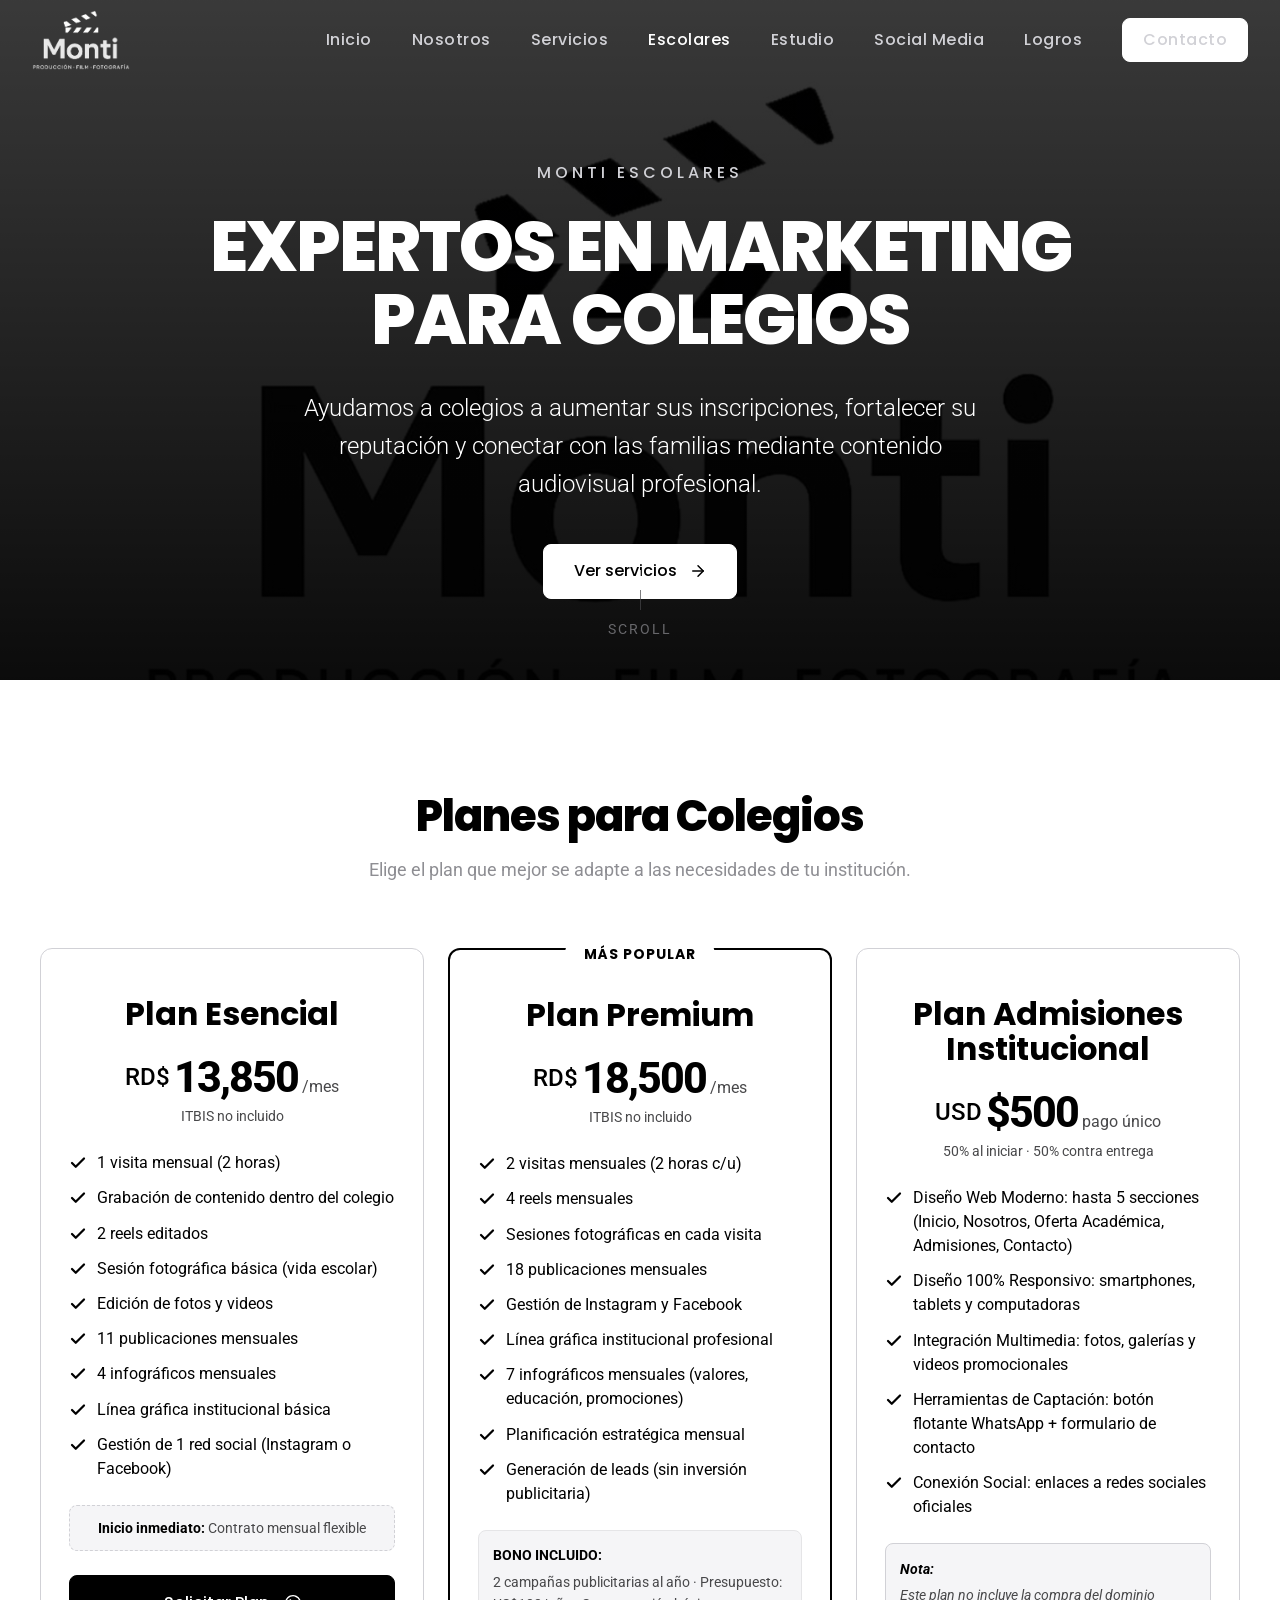
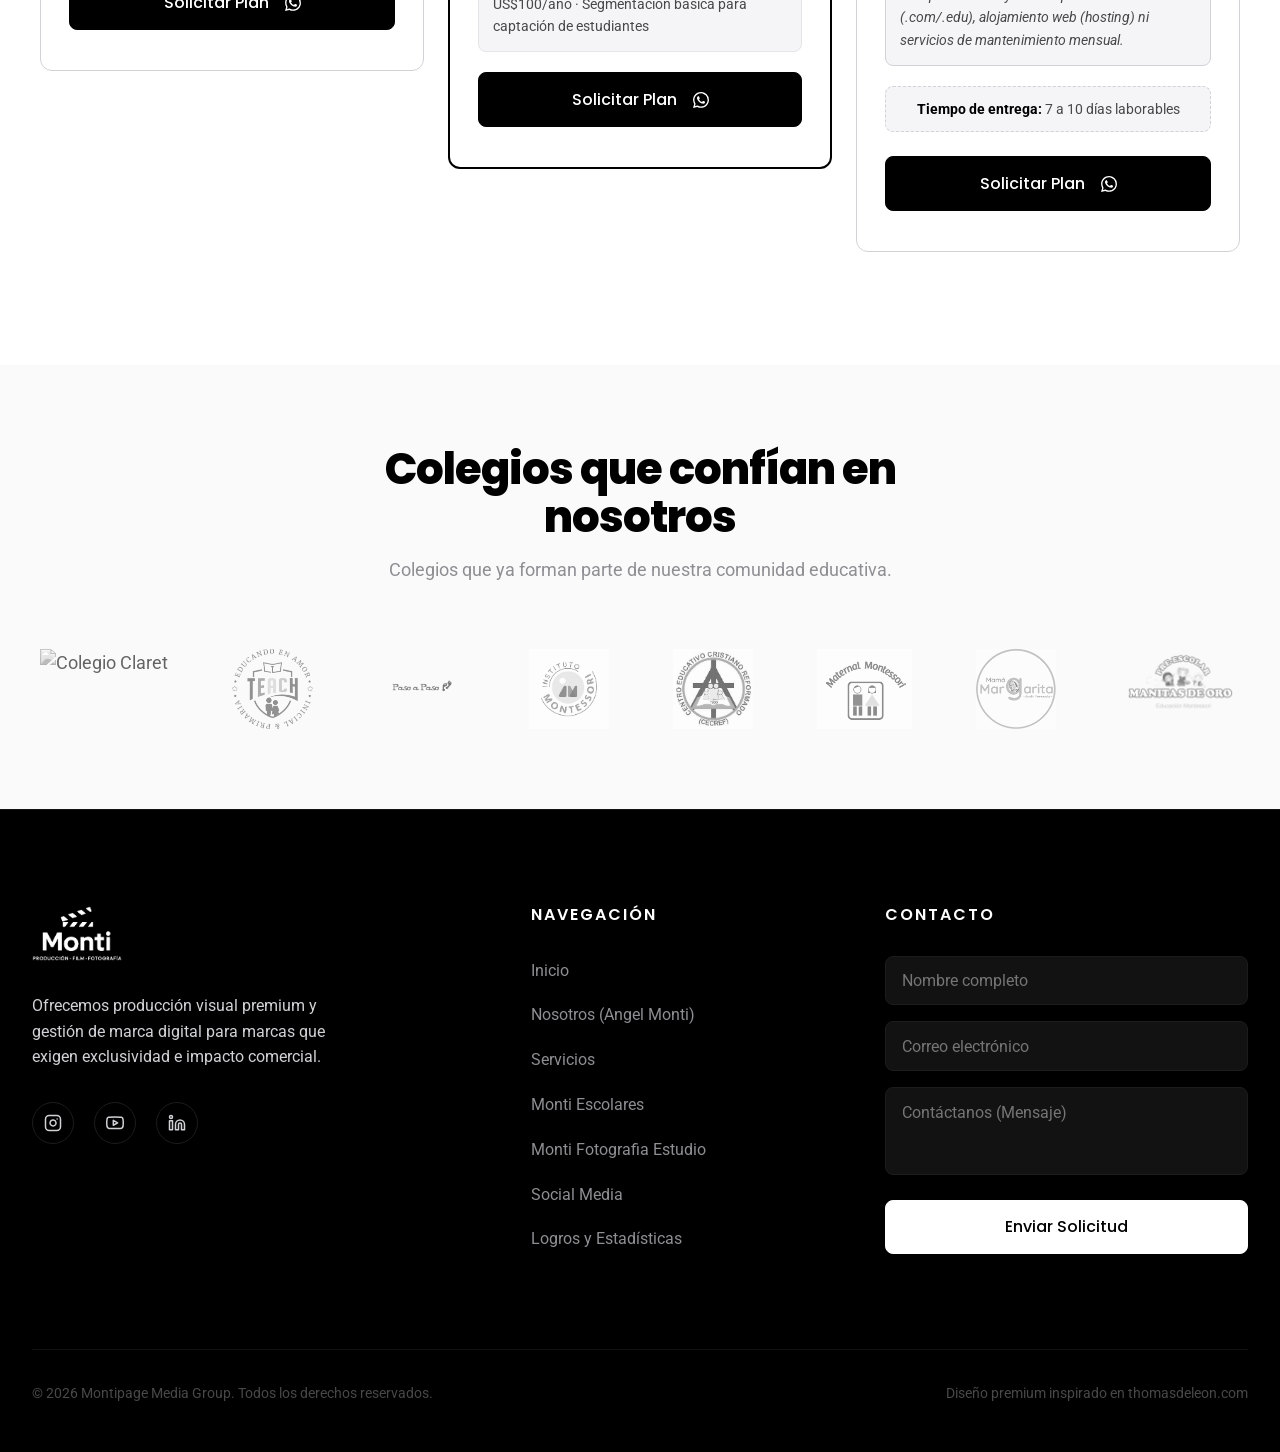
==== monti-escolares.html @ 9aa594e8 "feat: add logos carousel section with scrolling client logos" ====
<!DOCTYPE html>
<html lang="es">

<head>
    <meta charset="UTF-8">
    <meta name="viewport" content="width=device-width, initial-scale=1.0">
    <title>Monti Escolares | Montipage</title>
    <meta name="description"
        content="Fotografía escolar profesional por Montipage. Retratos individuales, grupales, graduaciones y eventos académicos con la calidad premium de Angel Monti.">

    <!-- SEO & Open Graph -->
    <meta property="og:title" content="Monti Escolares | Montipage">
    <meta property="og:description"
        content="Cobertura fotográfica premium para instituciones educativas. Retratos, graduaciones y eventos escolares.">
    <meta property="og:type" content="website">
    <meta property="og:url" content="https://montipage.com/monti-escolares">

    <!-- CSS Link -->
    <link rel="stylesheet" href="index.css?v=2">
    <style>
        .hero.hero-sm {
            min-height: 680px !important;
            height: auto !important;
            padding-top: 150px !important;
            padding-bottom: 60px !important;
            display: flex !important;
            flex-direction: column !important;
            align-items: center !important;
            justify-content: flex-start !important;
            box-sizing: border-box !important;
        }

        .hero-content {
            margin-top: 10px !important;
            padding-top: 0 !important;
        }

        .hero-sm .hero-title {
            font-size: calc(var(--fs-xxl) - 2px) !important;
        }
    </style>
</head>

<body>

    <!-- ==========================================
       HEADER / NAVIGATION
       ========================================== -->
    <header class="header" id="header">
        <div class="nav-container container">
            <a href="index.html" class="nav-logo light-theme" id="nav-logo-wrapper">
                <img src="monti_clean.png" alt="Monti Logo" id="logo-img">
            </a>

            <button class="nav-toggle" id="nav-toggle" aria-label="Abrir menú">
                <span></span>
                <span></span>
                <span></span>
            </button>

            <nav class="nav-menu" id="nav-menu">
                <a href="index.html" class="nav-link">Inicio</a>
                <a href="index.html#about" class="nav-link">Nosotros</a>
                <a href="index.html#services" class="nav-link">Servicios</a>
                <a href="monti-escolares.html" class="nav-link" style="color: var(--color-light);">Escolares</a>
                <a href="monti-estudio.html" class="nav-link">Estudio</a>
                <a href="monti-social.html" class="nav-link">Social Media</a>
                <a href="index.html#stats" class="nav-link">Logros</a>
                <a href="index.html#contact" class="nav-link btn btn-light"
                    style="padding: 0.5rem 1.25rem;">Contacto</a>
            </nav>
        </div>
    </header>

    <!-- ==========================================
       HERO SECTION (Full-screen banner)
       ========================================== -->
    <section class="hero hero-sm" id="hero">
        <div class="hero-video-container">
            <video autoplay muted loop playsinline poster="monti.jpeg">
                <source src="escolares-preview.mp4" type="video/mp4">
            </video>
        </div>
        <div class="hero-overlay"></div>

        <div class="hero-content">
            <p class="hero-tagline">Monti Escolares</p>
            <h1 class="hero-title" style="color: #ffffff;">EXPERTOS EN MARKETING PARA COLEGIOS</h1>
            <p class="hero-subtitle" style="color: #ffffff;">Ayudamos a colegios a aumentar sus inscripciones,
                fortalecer su reputación y conectar con las familias mediante contenido audiovisual profesional.</p>
            <div class="hero-actions">
                <a href="#service-detail" class="btn btn-light">
                    Ver servicios
                    <svg width="18" height="18" viewBox="0 0 24 24" fill="none" stroke="currentColor" stroke-width="2"
                        stroke-linecap="round" stroke-linejoin="round">
                        <line x1="5" y1="12" x2="19" y2="12"></line>
                        <polyline points="12 5 19 12 12 19"></polyline>
                    </svg>
                </a>
            </div>
        </div>

        <div class="hero-scroll-indicator">
            <span></span>
            SCROLL
        </div>
    </section>

    <!-- ==========================================
       SERVICE DETAIL CONTENT
       ========================================== -->
    <section class="section" id="service-detail">
        <div class="container">

            <!-- ==========================================
               PLANS / PRICING CARDS
               ========================================== -->
            <div class="section-header reveal">
                <h2>Planes para Colegios</h2>
                <p>Elige el plan que mejor se adapte a las necesidades de tu institución.</p>
            </div>

            <div class="planes-grid">

                <!-- Plan Esencial -->
                <div class="plan-card reveal delay-100">
                    <h3 class="plan-name">Plan Esencial</h3>
                    <div class="plan-price">
                        <span class="plan-currency">RD$</span>
                        <span class="plan-amount">13,850</span>
                        <span class="plan-period">/mes</span>
                    </div>
                    <p class="plan-tax">ITBIS no incluido</p>
                    <ul class="plan-features">
                        <li>1 visita mensual (2 horas)</li>
                        <li>Grabación de contenido dentro del colegio</li>
                        <li>2 reels editados</li>
                        <li>Sesión fotográfica básica (vida escolar)</li>
                        <li>Edición de fotos y videos</li>
                        <li>11 publicaciones mensuales</li>
                        <li>4 infográficos mensuales</li>
                        <li>Línea gráfica institucional básica</li>
                        <li>Gestión de 1 red social (Instagram o Facebook)</li>
                    </ul>
                    <div class="plan-delivery">
                        <strong>Inicio inmediato:</strong> Contrato mensual flexible
                    </div>
                    <a href="https://wa.me/18097124444?text=Hola%20Montipage%2C%20estoy%20interesado%20en%20el%20Plan%20Esencial%20para%20colegios%20%28RD%2413%2C850%2Fmes%29.%20%C2%BFPodr%C3%ADan%20darme%20m%C3%A1s%20informaci%C3%B3n%3F"
                        target="_blank" class="btn btn-primary plan-cta">
                        Solicitar Plan
                        <svg width="16" height="16" viewBox="0 0 24 24" fill="currentColor"
                            style="margin-left: 8px; vertical-align: middle;">
                            <path
                                d="M17.472 14.382c-.297-.149-1.758-.867-2.03-.967-.273-.099-.471-.148-.67.15-.197.297-.767.966-.94 1.164-.173.199-.347.223-.644.075-.297-.15-1.255-.463-2.39-1.475-.883-.788-1.48-1.761-1.653-2.059-.173-.297-.018-.458.13-.606.134-.133.298-.347.446-.52.149-.174.198-.298.298-.497.099-.198.05-.371-.025-.52-.075-.149-.669-1.612-.916-2.207-.242-.579-.487-.5-.669-.51-.173-.008-.371-.01-.57-.01-.198 0-.52.074-.792.372-.272.297-1.04 1.016-1.04 2.479 0 1.462 1.065 2.875 1.213 3.074.149.198 2.096 3.2 5.077 4.487.709.306 1.262.489 1.694.625.712.227 1.36.195 1.871.118.571-.085 1.758-.719 2.006-1.413.248-.694.248-1.289.173-1.413-.074-.124-.272-.198-.57-.347m-5.421 7.403h-.004a9.87 9.87 0 01-5.031-1.378l-.361-.214-3.741.982.998-3.648-.235-.374a9.86 9.86 0 01-1.51-5.26c.001-5.45 4.436-9.884 9.888-9.884 2.64 0 5.122 1.03 6.988 2.898a9.825 9.825 0 012.893 6.994c-.003 5.45-4.437 9.884-9.885 9.884m8.413-18.297A11.815 11.815 0 0012.05 0C5.495 0 .16 5.335.157 11.892c0 2.096.547 4.142 1.588 5.945L.057 24l6.305-1.654a11.882 11.882 0 005.683 1.448h.005c6.554 0 11.89-5.335 11.893-11.893a11.821 11.821 0 00-3.48-8.413z" />
                        </svg>
                    </a>
                </div>

                <!-- Plan Premium (Más Popular) -->
                <div class="plan-card plan-card-featured reveal delay-200">
                    <div class="plan-badge">MÁS POPULAR</div>
                    <h3 class="plan-name">Plan Premium</h3>
                    <div class="plan-price">
                        <span class="plan-currency">RD$</span>
                        <span class="plan-amount">18,500</span>
                        <span class="plan-period">/mes</span>
                    </div>
                    <p class="plan-tax">ITBIS no incluido</p>
                    <ul class="plan-features">
                        <li>2 visitas mensuales (2 horas c/u)</li>
                        <li>4 reels mensuales</li>
                        <li>Sesiones fotográficas en cada visita</li>
                        <li>18 publicaciones mensuales</li>
                        <li>Gestión de Instagram y Facebook</li>
                        <li>Línea gráfica institucional profesional</li>
                        <li>7 infográficos mensuales (valores, educación, promociones)</li>
                        <li>Planificación estratégica mensual</li>
                        <li>Generación de leads (sin inversión publicitaria)</li>
                    </ul>
                    <div class="plan-bonus">
                        <strong>BONO INCLUIDO:</strong>
                        <p>2 campañas publicitarias al año &middot; Presupuesto: US$100/año &middot; Segmentación básica
                            para captación de estudiantes</p>
                    </div>
                    <a href="https://wa.me/18097124444?text=Hola%20Montipage%2C%20estoy%20interesado%20en%20el%20Plan%20Premium%20para%20colegios%20%28RD%2418%2C500%2Fmes%29.%20%C2%BFPodr%C3%ADan%20darme%20m%C3%A1s%20informaci%C3%B3n%3F"
                        target="_blank" class="btn btn-primary plan-cta">
                        Solicitar Plan
                        <svg width="16" height="16" viewBox="0 0 24 24" fill="currentColor"
                            style="margin-left: 8px; vertical-align: middle;">
                            <path
                                d="M17.472 14.382c-.297-.149-1.758-.867-2.03-.967-.273-.099-.471-.148-.67.15-.197.297-.767.966-.94 1.164-.173.199-.347.223-.644.075-.297-.15-1.255-.463-2.39-1.475-.883-.788-1.48-1.761-1.653-2.059-.173-.297-.018-.458.13-.606.134-.133.298-.347.446-.52.149-.174.198-.298.298-.497.099-.198.05-.371-.025-.52-.075-.149-.669-1.612-.916-2.207-.242-.579-.487-.5-.669-.51-.173-.008-.371-.01-.57-.01-.198 0-.52.074-.792.372-.272.297-1.04 1.016-1.04 2.479 0 1.462 1.065 2.875 1.213 3.074.149.198 2.096 3.2 5.077 4.487.709.306 1.262.489 1.694.625.712.227 1.36.195 1.871.118.571-.085 1.758-.719 2.006-1.413.248-.694.248-1.289.173-1.413-.074-.124-.272-.198-.57-.347m-5.421 7.403h-.004a9.87 9.87 0 01-5.031-1.378l-.361-.214-3.741.982.998-3.648-.235-.374a9.86 9.86 0 01-1.51-5.26c.001-5.45 4.436-9.884 9.888-9.884 2.64 0 5.122 1.03 6.988 2.898a9.825 9.825 0 012.893 6.994c-.003 5.45-4.437 9.884-9.885 9.884m8.413-18.297A11.815 11.815 0 0012.05 0C5.495 0 .16 5.335.157 11.892c0 2.096.547 4.142 1.588 5.945L.057 24l6.305-1.654a11.882 11.882 0 005.683 1.448h.005c6.554 0 11.89-5.335 11.893-11.893a11.821 11.821 0 00-3.48-8.413z" />
                        </svg>
                    </a>
                </div>

                <!-- Plan Web Institucional -->
                <div class="plan-card reveal delay-300">
                    <h3 class="plan-name">Plan Admisiones Institucional</h3>
                    <div class="plan-price">
                        <span class="plan-currency">USD</span>
                        <span class="plan-amount">$500</span>
                        <span class="plan-period">pago único</span>
                    </div>
                    <p class="plan-tax">50% al iniciar &middot; 50% contra entrega</p>
                    <ul class="plan-features">
                        <li>Diseño Web Moderno: hasta 5 secciones (Inicio, Nosotros, Oferta Académica, Admisiones,
                            Contacto)</li>
                        <li>Diseño 100% Responsivo: smartphones, tablets y computadoras</li>
                        <li>Integración Multimedia: fotos, galerías y videos promocionales</li>
                        <li>Herramientas de Captación: botón flotante WhatsApp + formulario de contacto</li>
                        <li>Conexión Social: enlaces a redes sociales oficiales</li>
                    </ul>
                    <div class="plan-bonus plan-bonus-note">
                        <strong>Nota:</strong>
                        <p>Este plan no incluye la compra del dominio (.com/.edu), alojamiento web (hosting) ni
                            servicios de mantenimiento mensual.</p>
                    </div>
                    <div class="plan-delivery">
                        <strong>Tiempo de entrega:</strong> 7 a 10 días laborables
                    </div>
                    <a href="https://wa.me/18097124444?text=Hola%20Montipage%2C%20estoy%20interesado%20en%20el%20Plan%20Web%20Institucional%20%28%24500%20USD%29.%20%C2%BFPodr%C3%ADan%20darme%20m%C3%A1s%20informaci%C3%B3n%3F"
                        target="_blank" class="btn btn-primary plan-cta">
                        Solicitar Plan
                        <svg width="16" height="16" viewBox="0 0 24 24" fill="currentColor"
                            style="margin-left: 8px; vertical-align: middle;">
                            <path
                                d="M17.472 14.382c-.297-.149-1.758-.867-2.03-.967-.273-.099-.471-.148-.67.15-.197.297-.767.966-.94 1.164-.173.199-.347.223-.644.075-.297-.15-1.255-.463-2.39-1.475-.883-.788-1.48-1.761-1.653-2.059-.173-.297-.018-.458.13-.606.134-.133.298-.347.446-.52.149-.174.198-.298.298-.497.099-.198.05-.371-.025-.52-.075-.149-.669-1.612-.916-2.207-.242-.579-.487-.5-.669-.51-.173-.008-.371-.01-.57-.01-.198 0-.52.074-.792.372-.272.297-1.04 1.016-1.04 2.479 0 1.462 1.065 2.875 1.213 3.074.149.198 2.096 3.2 5.077 4.487.709.306 1.262.489 1.694.625.712.227 1.36.195 1.871.118.571-.085 1.758-.719 2.006-1.413.248-.694.248-1.289.173-1.413-.074-.124-.272-.198-.57-.347m-5.421 7.403h-.004a9.87 9.87 0 01-5.031-1.378l-.361-.214-3.741.982.998-3.648-.235-.374a9.86 9.86 0 01-1.51-5.26c.001-5.45 4.436-9.884 9.888-9.884 2.64 0 5.122 1.03 6.988 2.898a9.825 9.825 0 012.893 6.994c-.003 5.45-4.437 9.884-9.885 9.884m8.413-18.297A11.815 11.815 0 0012.05 0C5.495 0 .16 5.335.157 11.892c0 2.096.547 4.142 1.588 5.945L.057 24l6.305-1.654a11.882 11.882 0 005.683 1.448h.005c6.554 0 11.89-5.335 11.893-11.893a11.821 11.821 0 00-3.48-8.413z" />
                        </svg>
                    </a>
                </div>

            </div>
        </div>
    </section>

    <!-- ==========================================
       LOGOS CAROUSEL - Colegios que confían
       ========================================== -->
    <section class="section section-logos" id="logos-carousel">
        <div class="container">
            <div class="section-header reveal">
                <h2>Colegios que confían en nosotros</h2>
                <p>Colegios que ya forman parte de nuestra comunidad educativa.</p>
            </div>

            <div class="logos-track-wrapper reveal">
                <div class="logos-track">
                    <!-- Primera copia -->
                    <div class="logo-item">
                        <img src="img/logos/claret.png" alt="Colegio Claret" loading="lazy">
                    </div>
                    <div class="logo-item">
                        <img src="img/logos/logo-primario.png" alt="Colegio" loading="lazy">
                    </div>
                    <div class="logo-item">
                        <img src="img/logos/colegio-0000.png" alt="Colegio" loading="lazy">
                    </div>
                    <div class="logo-item">
                        <img src="img/logos/colegio-2.png" alt="Colegio" loading="lazy">
                    </div>
                    <div class="logo-item">
                        <img src="img/logos/colegio-4.jpeg" alt="Colegio" loading="lazy">
                    </div>
                    <div class="logo-item">
                        <img src="img/logos/colegio-aefd.jpg" alt="Colegio" loading="lazy">
                    </div>
                    <div class="logo-item">
                        <img src="img/logos/colegio-chatgpt.png" alt="Colegio" loading="lazy">
                    </div>
                    <div class="logo-item">
                        <img src="img/logos/logo-colegio.png" alt="Colegio" loading="lazy">
                    </div>
                    <!-- Segunda copia (duplicada para scroll infinito seamless) -->
                    <div class="logo-item">
                        <img src="img/logos/claret.png" alt="Colegio Claret" loading="lazy">
                    </div>
                    <div class="logo-item">
                        <img src="img/logos/logo-primario.png" alt="Colegio" loading="lazy">
                    </div>
                    <div class="logo-item">
                        <img src="img/logos/colegio-0000.png" alt="Colegio" loading="lazy">
                    </div>
                    <div class="logo-item">
                        <img src="img/logos/colegio-2.png" alt="Colegio" loading="lazy">
                    </div>
                    <div class="logo-item">
                        <img src="img/logos/colegio-4.jpeg" alt="Colegio" loading="lazy">
                    </div>
                    <div class="logo-item">
                        <img src="img/logos/colegio-aefd.jpg" alt="Colegio" loading="lazy">
                    </div>
                    <div class="logo-item">
                        <img src="img/logos/colegio-chatgpt.png" alt="Colegio" loading="lazy">
                    </div>
                    <div class="logo-item">
                        <img src="img/logos/logo-colegio.png" alt="Colegio" loading="lazy">
                    </div>
                </div>
            </div>
        </div>
    </section>

    <!-- ==========================================
       FOOTER & CONTACT
       ========================================== -->
    <footer class="footer" id="contact">
        <div class="container">
            <div class="footer-grid">
                <div class="footer-info reveal">
                    <img src="monti_clean.png" alt="Monti Logo Blanco" class="footer-logo">
                    <p>Ofrecemos producción visual premium y gestión de marca digital para marcas que exigen
                        exclusividad e impacto comercial.</p>
                    <div class="footer-socials">
                        <a href="https://instagram.com" class="social-icon" aria-label="Instagram">
                            <svg width="18" height="18" viewBox="0 0 24 24" fill="none" stroke="currentColor"
                                stroke-width="2" stroke-linecap="round" stroke-linejoin="round">
                                <rect x="2" y="2" width="20" height="20" rx="5" ry="5"></rect>
                                <path d="M16 11.37A4 4 0 1 1 12.63 8 4 4 0 0 1 16 11.37z"></path>
                                <line x1="17.5" y1="6.5" x2="17.51" y2="6.5"></line>
                            </svg>
                        </a>
                        <a href="https://youtube.com" class="social-icon" aria-label="YouTube">
                            <svg width="18" height="18" viewBox="0 0 24 24" fill="none" stroke="currentColor"
                                stroke-width="2" stroke-linecap="round" stroke-linejoin="round">
                                <path
                                    d="M22.54 6.42a2.78 2.78 0 0 0-1.95-1.96C18.88 4 12 4 12 4s-6.88 0-8.59.46a2.78 2.78 0 0 0-1.95 1.96A29 29 0 0 0 1 11.75a29 29 0 0 0 .46 5.33A2.78 2.78 0 0 0 3.41 19c1.71.46 8.59.46 8.59.46s6.88 0 8.59-.46a2.78 2.78 0 0 0 1.95-1.96 29 29 0 0 0 .46-5.29 29 29 0 0 0-.46-5.33z">
                                </path>
                                <polygon points="9.75 15.02 15.5 11.75 9.75 8.48 9.75 15.02"></polygon>
                            </svg>
                        </a>
                        <a href="https://linkedin.com" class="social-icon" aria-label="LinkedIn">
                            <svg width="18" height="18" viewBox="0 0 24 24" fill="none" stroke="currentColor"
                                stroke-width="2" stroke-linecap="round" stroke-linejoin="round">
                                <path
                                    d="M16 8a6 6 0 0 1 6 6v7h-4v-7a2 2 0 0 0-2-2 2 2 0 0 0-2 2v7h-4v-7a6 6 0 0 1 6-6z">
                                </path>
                                <rect x="2" y="9" width="4" height="12"></rect>
                                <circle cx="4" cy="4" r="2"></circle>
                            </svg>
                        </a>
                    </div>
                </div>

                <div class="footer-nav reveal delay-100">
                    <h3 class="footer-title">Navegación</h3>
                    <ul class="footer-links">
                        <li><a href="index.html" class="footer-link">Inicio</a></li>
                        <li><a href="index.html#about" class="footer-link">Nosotros (Angel Monti)</a></li>
                        <li><a href="index.html#services" class="footer-link">Servicios</a></li>
                        <li><a href="monti-escolares.html" class="footer-link">Monti Escolares</a></li>
                        <li><a href="monti-estudio.html" class="footer-link">Monti Fotografia Estudio</a></li>
                        <li><a href="monti-social.html" class="footer-link">Social Media</a></li>
                        <li><a href="index.html#stats" class="footer-link">Logros y Estadísticas</a></li>
                    </ul>
                </div>

                <div class="footer-contact reveal delay-200">
                    <h3 class="footer-title">Contacto</h3>
                    <form class="footer-contact-form" id="contactForm"
                        onsubmit="event.preventDefault(); alert('¡Gracias por contactar con Montipage! Te responderemos muy pronto.');">
                        <div class="form-group">
                            <input type="text" class="form-control" placeholder="Nombre completo" required
                                id="contact-name">
                        </div>
                        <div class="form-group">
                            <input type="email" class="form-control" placeholder="Correo electrónico" required
                                id="contact-email">
                        </div>
                        <div class="form-group">
                            <textarea class="form-control" rows="3" placeholder="Contáctanos (Mensaje)" required
                                id="contact-message" style="resize: none;"></textarea>
                        </div>
                        <button type="submit" class="btn footer-btn" id="contact-submit">Enviar Solicitud</button>
                    </form>
                </div>
            </div>

            <div class="footer-bottom">
                <p>&copy; 2026 Montipage Media Group. Todos los derechos reservados.</p>
                <p>Diseño premium inspirado en thomasdeleon.com</p>
            </div>
        </div>
    </footer>

    <!-- ==========================================
       JAVASCRIPT
       ========================================== -->
    <script src="app.js"></script>
</body>

</html>
---- index.css ----
/* ==========================================================================
   DESIGN SYSTEM - MONTIPAGE MEDIA GROUP
   ========================================================================== */

/* Fonts Import */
@import url('https://fonts.googleapis.com/css2?family=Poppins:wght@300;400;500;600;700;800&family=Roboto:wght@300;400;500;700&display=swap');

/* Design Tokens & Variables */
:root {
  /* Color System */
  --color-black: #000000;
  --color-dark: #0a0a0a;
  --color-light: #ffffff;
  --color-offwhite: #fafafa;
  --color-gray-100: #f5f5f7;
  --color-gray-200: #e5e5e7;
  --color-gray-300: #d1d1d6;
  --color-gray-500: #8e8e93;
  --color-gray-700: #48484a;
  --color-gray-800: #1c1c1e;
  --color-gray-900: #121212;

  /* Accent Colors (Minimal Monochrome) */
  --accent-color: var(--color-light);
  --accent-color-rgb: 255, 255, 255;

  /* Semantic Mappings */
  --bg-primary: var(--color-light);
  --bg-secondary: var(--color-gray-100);
  --bg-dark-section: var(--color-dark);
  --bg-card: var(--color-light);
  --bg-card-dark: var(--color-gray-900);

  --text-primary: var(--color-black);
  --text-secondary: var(--color-gray-700);
  --text-muted: var(--color-gray-500);
  --text-inverse: var(--color-light);

  --border-color: var(--color-gray-200);
  --border-color-dark: rgba(255, 255, 255, 0.08);

  /* Fonts */
  --font-heading: 'Poppins', -apple-system, BlinkMacSystemFont, "Segoe UI", Roboto, Helvetica, Arial, sans-serif;
  --font-body: 'Roboto', -apple-system, BlinkMacSystemFont, "Segoe UI", Roboto, Helvetica, Arial, sans-serif;

  /* Typography Fluid Scale (clamp) */
  --fs-xs: clamp(0.75rem, 0.7rem + 0.25vw, 0.875rem);
  --fs-sm: clamp(0.875rem, 0.8rem + 0.3vw, 1rem);
  --fs-base: clamp(1rem, 0.95rem + 0.4vw, 1.125rem);
  --fs-md: clamp(1.25rem, 1.15rem + 0.6vw, 1.5rem);
  --fs-lg: clamp(1.5rem, 1.35rem + 0.8vw, 2rem);
  --fs-xl: clamp(2rem, 1.75rem + 1.2vw, 3rem);
  --fs-xxl: clamp(3rem, 2.5rem + 2.5vw, 5.5rem);
  /* Giant headings for Hero */

  /* Layout */
  --max-width: 1400px;
  --header-height: 80px;
  --border-radius: 12px;
  --border-radius-sm: 8px;
  --transition-smooth: all 0.4s cubic-bezier(0.16, 1, 0.3, 1);
  --transition-fast: all 0.2s ease;
}

/* Base Reset & Styles */
*,
*::before,
*::after {
  box-sizing: border-box;
  margin: 0;
  padding: 0;
}

html {
  scroll-behavior: smooth;
  font-size: 16px;
  background-color: var(--color-black);
  color: var(--text-primary);
  -webkit-font-smoothing: antialiased;
  -moz-osx-font-smoothing: grayscale;
}

body {
  font-family: var(--font-body);
  font-size: var(--fs-base);
  line-height: 1.6;
  background-color: var(--bg-primary);
  overflow-x: hidden;
}

/* Custom Scrollbar */
::-webkit-scrollbar {
  width: 10px;
}

::-webkit-scrollbar-track {
  background: var(--color-dark);
}

::-webkit-scrollbar-thumb {
  background: var(--color-gray-800);
  border: 2px solid var(--color-dark);
  border-radius: 5px;
}

::-webkit-scrollbar-thumb:hover {
  background: var(--color-gray-700);
}

/* Typography elements */
h1,
h2,
h3,
h4,
h5,
h6 {
  font-family: var(--font-heading);
  font-weight: 700;
  line-height: 1.1;
  color: var(--text-primary);
}

p {
  color: var(--text-secondary);
}

a {
  color: inherit;
  text-decoration: none;
  transition: var(--transition-fast);
}

img,
video {
  max-width: 100%;
  height: auto;
  display: block;
}

/* Layout Utilities */
.container {
  max-width: var(--max-width);
  margin: 0 auto;
  padding: 0 2rem;
}

@media (max-width: 768px) {
  .container {
    padding: 0 1.25rem;
  }
}

.section {
  padding: 7rem 0;
  position: relative;
  overflow: hidden;
}

@media (max-width: 768px) {
  .section {
    padding: 4.5rem 0;
  }
}

/* Buttons */
.btn {
  display: inline-flex;
  align-items: center;
  gap: 0.75rem;
  padding: 0.85rem 1.85rem;
  font-family: var(--font-heading);
  font-weight: 500;
  font-size: var(--fs-sm);
  border-radius: var(--border-radius-sm);
  cursor: pointer;
  transition: var(--transition-smooth);
  position: relative;
  overflow: hidden;
  border: 1px solid transparent;
}

.btn-primary {
  background-color: var(--color-black);
  color: var(--color-light);
  border-color: var(--color-black);
}

.btn-primary:hover {
  background-color: transparent;
  color: var(--color-black);
  border-color: var(--color-black);
}

.btn-outline {
  background-color: transparent;
  color: var(--color-black);
  border: 1px solid var(--color-black);
}

.btn-outline:hover {
  background-color: var(--color-black);
  color: var(--color-light);
}

.btn-light {
  background-color: var(--color-light);
  color: var(--color-black);
  border-color: var(--color-light);
}

.btn-light:hover {
  background-color: transparent;
  color: var(--color-light);
  border-color: var(--color-light);
}

.btn svg {
  transition: transform 0.3s ease;
}

.btn:hover svg {
  transform: translateX(4px);
}

/* ==========================================================================
   NAVIGATION BAR
   ========================================================================== */
.header {
  position: fixed;
  top: 0;
  left: 0;
  width: 100%;
  height: var(--header-height);
  z-index: 1000;
  transition: var(--transition-smooth);
  display: flex;
  align-items: center;
}

.header.scrolled {
  background-color: rgba(10, 10, 10, 0.8);
  backdrop-filter: blur(12px);
  -webkit-backdrop-filter: blur(12px);
  border-bottom: 1px solid var(--border-color-dark);
  height: 70px;
}

.header.scrolled .nav-logo img {
  height: 50px;
}

.nav-container {
  display: flex;
  justify-content: space-between;
  align-items: center;
  width: 100%;
}

.nav-logo {
  display: flex;
  align-items: center;
}

.nav-logo img {
  height: 60px;
  width: auto;
  transition: var(--transition-smooth);
}

.nav-logo.light-theme img {
  filter: invert(1);
  /* Invert black logo lines to white */
}

.nav-menu {
  display: flex;
  gap: 2.5rem;
  align-items: center;
}

.nav-link {
  font-family: var(--font-heading);
  font-size: var(--fs-sm);
  font-weight: 500;
  color: var(--color-gray-300);
  letter-spacing: 0.5px;
  position: relative;
  padding: 0.5rem 0;
}

.nav-link::after {
  content: '';
  position: absolute;
  bottom: 0;
  left: 0;
  width: 0;
  height: 2px;
  background-color: var(--color-light);
  transition: var(--transition-smooth);
}

.nav-link:hover {
  color: var(--color-light);
}

.nav-link:hover::after {
  width: 100%;
}

/* Mobile Nav Toggle */
.nav-toggle {
  display: none;
  background: none;
  border: none;
  cursor: pointer;
  padding: 0.5rem;
  z-index: 1001;
}

.nav-toggle span {
  display: block;
  width: 24px;
  height: 2px;
  background-color: var(--color-light);
  margin-bottom: 5px;
  transition: var(--transition-smooth);
}

.nav-toggle span:last-child {
  margin-bottom: 0;
}

@media (max-width: 768px) {
  .nav-toggle {
    display: block;
  }

  .nav-menu {
    position: fixed;
    top: 0;
    right: -100%;
    width: 80%;
    max-width: 320px;
    height: 100vh;
    background-color: var(--color-dark);
    flex-direction: column;
    justify-content: center;
    gap: 3rem;
    padding: 2rem;
    transition: var(--transition-smooth);
    border-left: 1px solid var(--border-color-dark);
    box-shadow: -10px 0 30px rgba(0, 0, 0, 0.5);
  }

  .nav-menu.active {
    right: 0;
  }

  .nav-link {
    font-size: var(--fs-md);
  }

  /* Menu open icon animations */
  .nav-toggle.active span:nth-child(1) {
    transform: translateY(7px) rotate(45deg);
  }

  .nav-toggle.active span:nth-child(2) {
    opacity: 0;
  }

  .nav-toggle.active span:nth-child(3) {
    transform: translateY(-7px) rotate(-45deg);
  }
}

/* ==========================================================================
   HERO SECTION (Looping Video Background)
   ========================================================================== */
.hero {
  height: 100vh;
  width: 100%;
  position: relative;
  display: flex;
  align-items: center;
  justify-content: center;
  overflow: hidden;
  background-color: var(--color-black);
}

/* Hero compacto para páginas de servicio - 70vh para que el video se vea
   sin cortar cabezas y dando sensación de continuidad hacia abajo */
.hero.hero-sm {
  height: 80vh;
  min-height: 620px;
  display: flex;
  flex-direction: column;
  align-items: center;
  justify-content: flex-start;
  padding-top: calc(var(--header-height) + 2.5rem);
  box-sizing: border-box;
}

.hero.hero-sm .hero-content {
  margin-top: 0;
  padding-top: 0;
}

.hero.hero-sm .hero-video-container video {
  object-position: center 30%;
}

@media (max-width: 768px) {
  .hero.hero-sm {
    height: auto;
    min-height: 520px;
    padding-top: calc(var(--header-height) + 3rem);
    padding-bottom: 3rem;
  }
}

.hero-video-container {
  position: absolute;
  top: 0;
  left: 0;
  width: 100%;
  height: 100%;
  z-index: 1;
}

.hero-video-container video {
  width: 100%;
  height: 100%;
  object-fit: cover;
  opacity: 0.45;
  /* cinematic dimming */
}

.hero-overlay {
  position: absolute;
  top: 0;
  left: 0;
  width: 100%;
  height: 100%;
  background: linear-gradient(to bottom, rgba(0, 0, 0, 0.5) 0%, rgba(0, 0, 0, 0.9) 100%);
  z-index: 2;
}

.hero-content {
  position: relative;
  z-index: 3;
  text-align: center;
  color: var(--color-light);
  max-width: 1000px;
  padding: 0 1.5rem;
  margin-top: calc(var(--header-height) + 2.5rem);
}

.hero-tagline {
  font-family: var(--font-heading);
  font-size: var(--fs-sm);
  font-weight: 500;
  text-transform: uppercase;
  letter-spacing: 4px;
  margin-bottom: 1.5rem;
  color: var(--color-gray-300);
  opacity: 0;
  transform: translateY(20deg);
  animation: fadeUp 1.2s cubic-bezier(0.16, 1, 0.3, 1) forwards 0.2s;
}

.hero-title {
  font-family: var(--font-heading);
  font-size: var(--fs-xxl);
  font-weight: 800;
  line-height: 1.05;
  letter-spacing: -2px;
  margin-bottom: 2rem;
  opacity: 0;
  transform: translateY(30px);
  animation: fadeUp 1.2s cubic-bezier(0.16, 1, 0.3, 1) forwards 0.4s;
}

.hero-subtitle {
  font-family: var(--font-body);
  font-size: var(--fs-md);
  font-weight: 300;
  max-width: 700px;
  margin: 0 auto 2.5rem;
  color: var(--color-gray-300);
  opacity: 0;
  transform: translateY(25px);
  animation: fadeUp 1.2s cubic-bezier(0.16, 1, 0.3, 1) forwards 0.6s;
}

.hero-actions {
  opacity: 0;
  transform: translateY(20px);
  animation: fadeUp 1.2s cubic-bezier(0.16, 1, 0.3, 1) forwards 0.8s;
}

/* Animations */
@keyframes fadeUp {
  to {
    opacity: 1;
    transform: translateY(0);
  }
}

/* Scroll indicator */
.hero-scroll-indicator {
  position: absolute;
  bottom: 2.5rem;
  left: 50%;
  transform: translateX(-50%);
  z-index: 3;
  display: flex;
  flex-direction: column;
  align-items: center;
  gap: 0.5rem;
  color: var(--color-gray-500);
  font-size: var(--fs-xs);
  letter-spacing: 2px;
  text-transform: uppercase;
  opacity: 0.7;
}

.hero-scroll-indicator span {
  width: 1px;
  height: 40px;
  background-color: var(--color-gray-700);
  position: relative;
  overflow: hidden;
}

.hero-scroll-indicator span::after {
  content: '';
  position: absolute;
  top: 0;
  left: 0;
  width: 100%;
  height: 50%;
  background-color: var(--color-light);
  animation: scrollPin 2s cubic-bezier(0.16, 1, 0.3, 1) infinite;
}

@keyframes scrollPin {
  0% {
    top: -50%;
  }

  100% {
    top: 100%;
  }
}

/* ==========================================================================
   ABOUT / LEADER SECTION (Angel Monti)
   ========================================================================== */
.about-section {
  background-color: var(--bg-primary);
  color: var(--text-primary);
}

.about-grid {
  display: grid;
  grid-template-columns: 1.1fr 1.3fr;
  gap: 5rem;
  align-items: center;
}

@media (max-width: 992px) {
  .about-grid {
    grid-template-columns: 1fr;
    gap: 3.5rem;
  }
}

.about-image-wrapper {
  position: relative;
  border-radius: var(--border-radius);
  overflow: hidden;
  box-shadow: 0 20px 40px rgba(0, 0, 0, 0.05);
}

.about-img {
  width: 100%;
  height: 550px;
  object-fit: cover;
  transition: var(--transition-smooth);
}

.about-image-wrapper:hover .about-img {
  transform: scale(1.03);
}

.about-title-tag {
  font-family: var(--font-heading);
  font-size: var(--fs-sm);
  font-weight: 600;
  color: var(--text-muted);
  text-transform: uppercase;
  letter-spacing: 2px;
  margin-bottom: 0.75rem;
}

.about-name {
  font-size: var(--fs-xl);
  font-weight: 800;
  letter-spacing: -1px;
  margin-bottom: 1.5rem;
  position: relative;
}

.about-description {
  margin-bottom: 1.5rem;
  font-size: var(--fs-base);
  color: var(--text-secondary);
}

.about-quote {
  font-style: italic;
  border-left: 3px solid var(--color-black);
  padding-left: 1.25rem;
  margin: 2rem 0;
  font-size: var(--fs-base);
  font-weight: 500;
}

/* ==========================================================================
   STATISTICS SECTION (Logros)
   ========================================================================== */
.stats-section {
  background-color: var(--color-dark);
  color: var(--color-light);
  border-top: 1px solid var(--border-color-dark);
  border-bottom: 1px solid var(--border-color-dark);
  padding: 6rem 0;
}

.stats-grid {
  display: grid;
  grid-template-columns: repeat(3, 1fr);
  gap: 3rem;
  text-align: center;
}

.stat-item {
  display: flex;
  flex-direction: column;
  align-items: center;
  gap: 0.75rem;
}

.stat-number {
  font-family: var(--font-heading);
  font-size: clamp(3.5rem, 3rem + 2vw, 5.5rem);
  font-weight: 800;
  line-height: 1;
  color: var(--color-light);
  letter-spacing: -2px;
}

.stat-label {
  font-family: var(--font-heading);
  font-size: var(--fs-sm);
  font-weight: 600;
  text-transform: uppercase;
  letter-spacing: 2px;
  color: var(--color-gray-500);
}

.stat-desc {
  font-size: var(--fs-xs);
  color: var(--color-gray-400);
  max-width: 250px;
  margin-top: 0.5rem;
  line-height: 1.5;
}

@media (max-width: 768px) {
  .stats-grid {
    grid-template-columns: 1fr;
    gap: 4rem;
  }
}

/* ==========================================================================
   SERVICES SECTION (Servicios)
   ========================================================================== */
.services-section {
  background-color: var(--bg-primary);
}

.services-header {
  text-align: center;
  max-width: 700px;
  margin: 0 auto 5rem;
}

.services-header h2 {
  font-size: var(--fs-xl);
  font-weight: 800;
  letter-spacing: -1px;
  margin-bottom: 1rem;
}

.services-header p {
  color: var(--text-muted);
}

.services-grid {
  display: grid;
  grid-template-columns: repeat(3, 1fr);
  gap: 2rem;
}

.service-card {
  background-color: var(--color-gray-100);
  border: 1px solid var(--border-color);
  border-radius: var(--border-radius);
  padding: 3.5rem 2.5rem;
  display: flex;
  flex-direction: column;
  justify-content: space-between;
  transition: var(--transition-smooth);
}

.service-card:hover {
  transform: translateY(-5px);
  background-color: var(--color-light);
  box-shadow: 0 20px 40px rgba(0, 0, 0, 0.04);
  border-color: var(--color-gray-300);
}

.service-card-dark {
  background-color: var(--color-black);
  color: var(--color-light);
  border-color: var(--color-gray-900);
}

.service-card-dark:hover {
  background-color: var(--color-gray-900);
  border-color: var(--color-gray-800);
  box-shadow: 0 20px 40px rgba(0, 0, 0, 0.4);
}

.service-icon {
  width: 54px;
  height: 54px;
  border-radius: 50%;
  background-color: var(--color-gray-200);
  display: flex;
  align-items: center;
  justify-content: center;
  margin-bottom: 2.5rem;
  transition: var(--transition-smooth);
  color: var(--color-black);
}

.service-card-dark .service-icon {
  background-color: rgba(255, 255, 255, 0.08);
  color: var(--color-light);
}

.service-card:hover .service-icon {
  transform: scale(1.08);
}

.service-title {
  font-size: var(--fs-lg);
  font-weight: 700;
  margin-bottom: 1.25rem;
  letter-spacing: -0.5px;
  color: var(--text-primary);
}

.service-card-dark .service-title {
  color: var(--color-light);
}

.service-desc {
  font-size: var(--fs-sm);
  color: var(--text-secondary);
  margin-bottom: 2.5rem;
  line-height: 1.6;
}

.service-card-dark .service-desc {
  color: var(--color-gray-300);
}

.service-tags {
  display: flex;
  flex-wrap: wrap;
  gap: 0.5rem;
}

.service-tag {
  font-size: var(--fs-xs);
  padding: 0.4rem 0.85rem;
  border-radius: 50px;
  background-color: var(--color-gray-200);
  color: var(--text-secondary);
  font-weight: 500;
}

.service-card-dark .service-tag {
  background-color: rgba(255, 255, 255, 0.1);
  color: var(--color-gray-300);
}

@media (max-width: 992px) {
  .services-grid {
    grid-template-columns: repeat(2, 1fr);
  }
}

@media (max-width: 768px) {
  .services-grid {
    grid-template-columns: 1fr;
    gap: 1.5rem;
  }
}

/* Service cards as links */
.service-card-link {
  display: flex;
  flex-direction: column;
  justify-content: space-between;
  text-decoration: none;
  color: inherit;
  cursor: pointer;
  transition: var(--transition-smooth);
}

.service-card-link:hover {
  transform: translateY(-8px);
}

.service-card-link .service-title {
  transition: var(--transition-smooth);
}

.service-card-link:hover .service-title {
  text-decoration: underline;
  text-underline-offset: 4px;
}

.service-card-link::after {
  content: '→';
  display: inline-block;
  font-size: var(--fs-md);
  margin-top: 1rem;
  align-self: flex-end;
  color: var(--text-muted);
  transition: var(--transition-smooth);
}

.service-card-dark.service-card-link::after {
  color: var(--color-gray-500);
}

.service-card-link:hover::after {
  transform: translateX(6px);
  color: var(--color-black);
}

.service-card-dark.service-card-link:hover::after {
  color: var(--color-light);
}

/* ==========================================================================
   SCROLL REVEAL UTILITIES
   ========================================================================== */
.reveal {
  opacity: 0;
  transform: translateY(35px);
  transition: opacity 0.8s ease, transform 0.8s cubic-bezier(0.16, 1, 0.3, 1);
  will-change: opacity, transform;
}

.reveal.active {
  opacity: 1;
  transform: translateY(0);
}

/* Delayed reveals */
.delay-100 {
  transition-delay: 0.1s;
}

.delay-200 {
  transition-delay: 0.2s;
}

.delay-300 {
  transition-delay: 0.3s;
}

.delay-400 {
  transition-delay: 0.4s;
}

/* ==========================================================================
   FOOTER (High Contrast Black & White)
   ========================================================================== */
.footer {
  background-color: var(--color-black);
  color: var(--color-light);
  padding: 6rem 0 3rem;
  border-top: 1px solid var(--border-color-dark);
}

.footer-grid {
  display: grid;
  grid-template-columns: 1.2fr 0.8fr 1fr;
  gap: 4rem;
  margin-bottom: 5rem;
}

@media (max-width: 992px) {
  .footer-grid {
    grid-template-columns: 1fr 1fr;
    gap: 3rem;
  }
}

@media (max-width: 576px) {
  .footer-grid {
    grid-template-columns: 1fr;
  }
}

.footer-info .footer-logo {
  height: 55px;
  width: auto;
  margin-bottom: 2rem;
  filter: invert(1) brightness(2.5) contrast(2.5);
  /* Invert original dark logo to stark white */
  mix-blend-mode: screen;
}

.footer-info p {
  color: var(--color-gray-300);
  max-width: 320px;
  margin-bottom: 2rem;
  font-size: var(--fs-sm);
}

.footer-socials {
  display: flex;
  gap: 1.25rem;
}

.social-icon {
  width: 42px;
  height: 42px;
  border-radius: 50%;
  border: 1px solid var(--color-gray-800);
  display: flex;
  align-items: center;
  justify-content: center;
  color: var(--color-gray-300);
  transition: var(--transition-smooth);
}

.social-icon:hover {
  background-color: var(--color-light);
  color: var(--color-black);
  border-color: var(--color-light);
  transform: translateY(-3px);
}

.footer-title {
  font-family: var(--font-heading);
  font-size: var(--fs-sm);
  font-weight: 600;
  text-transform: uppercase;
  letter-spacing: 2px;
  margin-bottom: 2rem;
  color: var(--color-light);
}

.footer-links {
  list-style: none;
}

.footer-links li {
  margin-bottom: 1rem;
}

.footer-link {
  color: var(--color-gray-500);
  font-size: var(--fs-sm);
}

.footer-link:hover {
  color: var(--color-light);
  padding-left: 3px;
}

/* Footer Form Minimal */
.footer-contact-form {
  display: flex;
  flex-direction: column;
  gap: 1rem;
}

.form-group {
  position: relative;
}

.form-control {
  width: 100%;
  padding: 0.9rem 1rem;
  background-color: var(--color-gray-900);
  border: 1px solid var(--color-gray-800);
  border-radius: var(--border-radius-sm);
  color: var(--color-light);
  font-family: var(--font-body);
  font-size: var(--fs-sm);
  transition: var(--transition-smooth);
}

.form-control:focus {
  outline: none;
  border-color: var(--color-light);
  background-color: var(--color-black);
}

.footer-btn {
  background-color: var(--color-light);
  color: var(--color-black);
  border-color: var(--color-light);
  justify-content: center;
}

.footer-btn:hover {
  background-color: var(--color-black);
  color: var(--color-light);
}

/* Footer Bottom */
.footer-bottom {
  padding-top: 2rem;
  border-top: 1px solid var(--color-gray-900);
  display: flex;
  justify-content: space-between;
  align-items: center;
  font-size: var(--fs-xs);
  color: var(--color-gray-500);
}

@media (max-width: 576px) {
  .footer-bottom {
    flex-direction: column;
    gap: 1rem;
    text-align: center;
  }
}

/* ==========================================================================
   NEW SERVICE DETAIL SECTIONS (School, Studio, Production, Social)
   ========================================================================== */

/* Dark variant of .section for alternating backgrounds */
.section-dark {
  padding: 7rem 0;
  position: relative;
  overflow: hidden;
  background-color: var(--color-dark);
  color: var(--color-light);
}

@media (max-width: 768px) {
  .section-dark {
    padding: 4.5rem 0;
  }
}

/* Section header (shared by light and dark sections) */
.section-header {
  text-align: center;
  max-width: 700px;
  margin: 0 auto 4rem;
}

.section-header h2 {
  font-family: var(--font-heading);
  font-size: var(--fs-xl);
  font-weight: 800;
  letter-spacing: -1px;
  margin-bottom: 1rem;
  color: var(--text-primary);
}

.section-header p {
  font-size: var(--fs-base);
  color: var(--text-muted);
  line-height: 1.6;
}

.section-dark .section-header h2 {
  color: var(--color-light);
}

.section-dark .section-header p {
  color: var(--color-gray-300);
}

/* Split layout: image + content side by side */
.split-layout {
  display: grid;
  grid-template-columns: 1fr 1fr;
  gap: 4rem;
  align-items: center;
}

@media (max-width: 992px) {
  .split-layout {
    grid-template-columns: 1fr;
    gap: 3rem;
  }
}

/* Reverse order: content first, image second */
.split-layout.reverse .split-image {
  order: 2;
}

.split-layout.reverse .split-content {
  order: 1;
}

@media (max-width: 992px) {
  .split-layout.reverse .split-image {
    order: 1;
  }

  .split-layout.reverse .split-content {
    order: 2;
  }
}

/* Image wrapper */
.split-image {
  position: relative;
  border-radius: var(--border-radius);
  overflow: hidden;
  box-shadow: 0 20px 40px rgba(0, 0, 0, 0.05);
}

.split-image img {
  width: 100%;
  height: 450px;
  object-fit: cover;
  transition: transform 0.6s cubic-bezier(0.16, 1, 0.3, 1);
}

.split-image:hover img {
  transform: scale(1.03);
}

.section-dark .split-image {
  box-shadow: 0 20px 40px rgba(0, 0, 0, 0.3);
}

/* Video overlay container for service previews */
.video-overlay-container {
  position: relative;
  width: 100%;
  height: 450px;
  overflow: hidden;
  border-radius: var(--border-radius);
}

.video-overlay-container .preview-video {
  width: 100%;
  height: 100%;
  object-fit: cover;
  display: block;
}

.video-overlay-container .video-color-overlay {
  position: absolute;
  top: 0;
  left: 0;
  width: 100%;
  height: 100%;
  background: linear-gradient(135deg, rgba(0, 0, 0, 0.35) 0%, rgba(0, 0, 0, 0.15) 50%, rgba(0, 0, 0, 0.35) 100%);
  pointer-events: none;
  z-index: 2;
}

.split-image:hover .preview-video {
  transform: scale(1.03);
}

.preview-video {
  transition: transform 0.6s cubic-bezier(0.16, 1, 0.3, 1);
}

/* Content side */
.split-content h3 {
  font-family: var(--font-heading);
  font-size: var(--fs-lg);
  font-weight: 700;
  margin-bottom: 1.5rem;
  letter-spacing: -0.5px;
  color: var(--text-primary);
}

.section-dark .split-content h3 {
  color: var(--color-light);
}

.split-content p {
  font-size: var(--fs-base);
  color: var(--text-secondary);
  line-height: 1.7;
  margin-bottom: 2rem;
}

.section-dark .split-content p {
  color: var(--color-gray-300);
}

/* Feature list (checkmark style) */
.feature-list {
  list-style: none;
  padding: 0;
  margin: 0 0 2rem;
  display: flex;
  flex-direction: column;
  gap: 0.85rem;
}

.feature-list li {
  display: flex;
  align-items: flex-start;
  gap: 0.75rem;
  font-size: var(--fs-base);
  color: var(--text-secondary);
  line-height: 1.5;
}

.section-dark .feature-list li {
  color: var(--color-gray-300);
}

.feature-list li::before {
  content: '';
  flex-shrink: 0;
  width: 20px;
  height: 20px;
  margin-top: 2px;
  background-color: var(--color-black);
  mask: url("data:image/svg+xml,%3Csvg xmlns='http://www.w3.org/2000/svg' viewBox='0 0 24 24' fill='none' stroke='currentColor' stroke-width='3' stroke-linecap='round' stroke-linejoin='round'%3E%3Cpolyline points='20 6 9 17 4 12'%3E%3C/polyline%3E%3C/svg%3E") no-repeat center;
  mask-size: contain;
  -webkit-mask: url("data:image/svg+xml,%3Csvg xmlns='http://www.w3.org/2000/svg' viewBox='0 0 24 24' fill='none' stroke='currentColor' stroke-width='3' stroke-linecap='round' stroke-linejoin='round'%3E%3Cpolyline points='20 6 9 17 4 12'%3E%3C/polyline%3E%3C/svg%3E") no-repeat center;
  -webkit-mask-size: contain;
}

.section-dark .feature-list li::before {
  background-color: var(--color-light);
}

/* Section CTA */
.section-cta {
  text-align: center;
  margin-top: 3rem;
}

/* Responsive adjustments for new sections */
@media (max-width: 768px) {
  .split-image img {
    height: 280px;
  }

  .section-header {
    margin-bottom: 2.5rem;
  }

  .feature-list {
    gap: 0.7rem;
  }
}

/* ==========================================================================
   PAGE HERO (Small Banner for Independent Service Pages)
   ========================================================================== */

/* Video background inside page hero */
.page-hero-video-container {
  position: absolute;
  top: 0;
  left: 0;
  width: 100%;
  height: 100%;
  z-index: 1;
  overflow: hidden;
}

.page-hero-video-container .page-hero-video {
  position: absolute;
  top: 50%;
  left: 50%;
  min-width: 100%;
  min-height: 100%;
  width: auto;
  height: auto;
  transform: translate(-50%, -50%);
  opacity: 0.5;
}

.page-hero {
  height: 55vh;
  min-height: 420px;
  max-height: 600px;
  width: 100%;
  position: relative;
  display: flex;
  align-items: center;
  justify-content: center;
  overflow: hidden;
  background-color: var(--color-black);
  background-image: linear-gradient(135deg, var(--color-dark) 0%, var(--color-gray-900) 100%);
  margin-top: var(--header-height);
}

.page-hero-overlay {
  position: absolute;
  top: 0;
  left: 0;
  width: 100%;
  height: 100%;
  background: linear-gradient(to bottom, rgba(0, 0, 0, 0.3) 0%, rgba(0, 0, 0, 0.85) 100%);
  z-index: 2;
}

.page-hero-content {
  position: relative;
  z-index: 3;
  text-align: center;
  color: var(--color-light);
  max-width: 800px;
  padding: 0 1.5rem;
}

.page-hero-tagline {
  font-family: var(--font-heading);
  font-size: var(--fs-sm);
  font-weight: 500;
  text-transform: uppercase;
  letter-spacing: 4px;
  margin-bottom: 1rem;
  color: var(--color-gray-300);
}

.page-hero-title {
  font-family: var(--font-heading);
  font-size: var(--fs-xl);
  font-weight: 800;
  line-height: 1.1;
  letter-spacing: -1px;
  margin-bottom: 1.25rem;
}

.page-hero-subtitle {
  font-family: var(--font-body);
  font-size: var(--fs-base);
  font-weight: 300;
  max-width: 600px;
  margin: 0 auto;
  color: var(--color-gray-300);
  line-height: 1.6;
}

@media (max-width: 992px) {
  .page-hero {
    height: 45vh;
    min-height: 360px;
  }
}

@media (max-width: 768px) {
  .page-hero {
    height: 40vh;
    min-height: 320px;
  }

  .page-hero-title {
    font-size: var(--fs-lg);
  }
}

@media (max-width: 576px) {
  .page-hero {
    height: 50vh;
    min-height: 280px;
  }
}

/* ==========================================================================
   PLANS / PRICING CARDS (Escolares page)
   ========================================================================== */

.planes-grid {
  display: grid;
  grid-template-columns: 1fr 1fr 1fr;
  gap: 1.5rem;
  align-items: start;
  max-width: 1200px;
  margin: 0 auto;
}

.plan-card {
  background-color: var(--color-light);
  border: 1px solid var(--color-gray-300);
  border-radius: var(--border-radius);
  padding: 2.5rem 1.75rem;
  position: relative;
  display: flex;
  flex-direction: column;
  transition: var(--transition-smooth);
}

.plan-card:hover {
  transform: translateY(-6px);
  border-color: var(--color-gray-500);
  box-shadow: 0 20px 40px rgba(0, 0, 0, 0.06);
}

.plan-card-featured {
  border-color: var(--color-black);
  border-width: 2px;
  background-color: var(--color-light);
}

.plan-badge {
  position: absolute;
  top: -12px;
  left: 50%;
  transform: translateX(-50%);
  background-color: var(--color-light);
  color: var(--color-black);
  font-family: var(--font-heading);
  font-size: var(--fs-xs);
  font-weight: 700;
  padding: 0.3rem 1.2rem;
  border-radius: 50px;
  letter-spacing: 1px;
  text-transform: uppercase;
  white-space: nowrap;
}

.plan-name {
  font-family: var(--font-heading);
  font-size: var(--fs-lg);
  font-weight: 700;
  color: var(--color-black);
  margin-bottom: 1.5rem;
  margin-top: 0.5rem;
  text-align: center;
}

.plan-price {
  text-align: center;
  margin-bottom: 0.25rem;
  color: var(--color-black);
}

.plan-currency {
  font-size: var(--fs-md);
  font-weight: 500;
  vertical-align: super;
}

.plan-amount {
  font-size: var(--fs-xl);
  font-weight: 800;
  letter-spacing: -2px;
  line-height: 1;
}

.plan-period {
  font-size: var(--fs-sm);
  color: var(--color-gray-700);
  font-weight: 400;
}

.plan-tax {
  text-align: center;
  font-size: var(--fs-xs);
  color: var(--color-gray-700);
  margin-bottom: 1.5rem;
}

.plan-features {
  list-style: none;
  padding: 0;
  margin: 0 0 1.5rem;
  display: flex;
  flex-direction: column;
  gap: 0.7rem;
  flex: 1;
}

.plan-features li {
  display: flex;
  align-items: flex-start;
  gap: 0.6rem;
  font-size: var(--fs-sm);
  color: var(--color-black);
  line-height: 1.5;
}

.plan-features li::before {
  content: '';
  flex-shrink: 0;
  width: 18px;
  height: 18px;
  margin-top: 3px;
  background-color: var(--color-black);
  mask: url("data:image/svg+xml,%3Csvg xmlns='http://www.w3.org/2000/svg' viewBox='0 0 24 24' fill='none' stroke='currentColor' stroke-width='3' stroke-linecap='round' stroke-linejoin='round'%3E%3Cpolyline points='20 6 9 17 4 12'%3E%3C/polyline%3E%3C/svg%3E") no-repeat center;
  mask-size: contain;
  -webkit-mask: url("data:image/svg+xml,%3Csvg xmlns='http://www.w3.org/2000/svg' viewBox='0 0 24 24' fill='none' stroke='currentColor' stroke-width='3' stroke-linecap='round' stroke-linejoin='round'%3E%3Cpolyline points='20 6 9 17 4 12'%3E%3C/polyline%3E%3C/svg%3E") no-repeat center;
  -webkit-mask-size: contain;
}

.plan-bonus {
  background-color: var(--color-gray-100);
  border: 1px solid var(--color-gray-200);
  border-radius: var(--border-radius-sm);
  padding: 0.85rem;
  margin-bottom: 1.25rem;
  font-size: var(--fs-xs);
  color: var(--color-gray-700);
  line-height: 1.6;
}

.plan-bonus strong {
  color: var(--color-black);
  display: block;
  margin-bottom: 0.25rem;
}

.plan-bonus-note {
  border-color: var(--color-gray-300);
  font-style: italic;
}

.plan-delivery {
  background-color: var(--color-gray-100);
  border: 1px dashed var(--color-gray-300);
  border-radius: var(--border-radius-sm);
  padding: 0.7rem 1rem;
  text-align: center;
  font-size: var(--fs-xs);
  color: var(--color-gray-700);
  margin-bottom: 1.5rem;
}

.plan-delivery strong {
  color: var(--color-black);
}

.plan-cta {
  text-align: center;
  display: flex;
  align-items: center;
  justify-content: center;
  width: 100%;
  gap: 0.5rem;
}

/* Responsive: 3 cols -> 1 col */
@media (max-width: 1024px) {
  .planes-grid {
    grid-template-columns: 1fr;
    max-width: 550px;
  }
}

@media (max-width: 768px) {
  .plan-card {
    padding: 2rem 1.25rem;
  }
}

/* ==========================================================================
   LOGOS CAROUSEL (Escolares page)
   ========================================================================== */

.section-logos {
  background-color: var(--color-offwhite);
  padding: 5rem 0;
  overflow: hidden;
}

.logos-track-wrapper {
  width: 100%;
  overflow: hidden;
  margin-top: 2.5rem;
}

.logos-track {
  display: flex;
  gap: 3rem;
  align-items: center;
  animation: logosScroll 30s linear infinite;
  width: max-content;
}

.logos-track:hover {
  animation-play-state: paused;
}

.logo-item {
  flex-shrink: 0;
  height: 80px;
  display: flex;
  align-items: center;
  justify-content: center;
  padding: 0 0.5rem;
}

.logo-item img {
  height: 100%;
  width: auto;
  object-fit: contain;
  filter: grayscale(100%) opacity(0.6);
  transition: var(--transition-smooth);
  max-width: 180px;
}

.logo-item:hover img {
  filter: grayscale(0%) opacity(1);
}

@keyframes logosScroll {
  0% {
    transform: translateX(0);
  }

  100% {
    transform: translateX(-50%);
  }
}

@media (max-width: 768px) {
  .section-logos {
    padding: 3rem 0;
  }

  .logos-track {
    gap: 2rem;
  }

  .logo-item {
    height: 60px;
  }

  .logo-item img {
    max-width: 140px;
  }
}
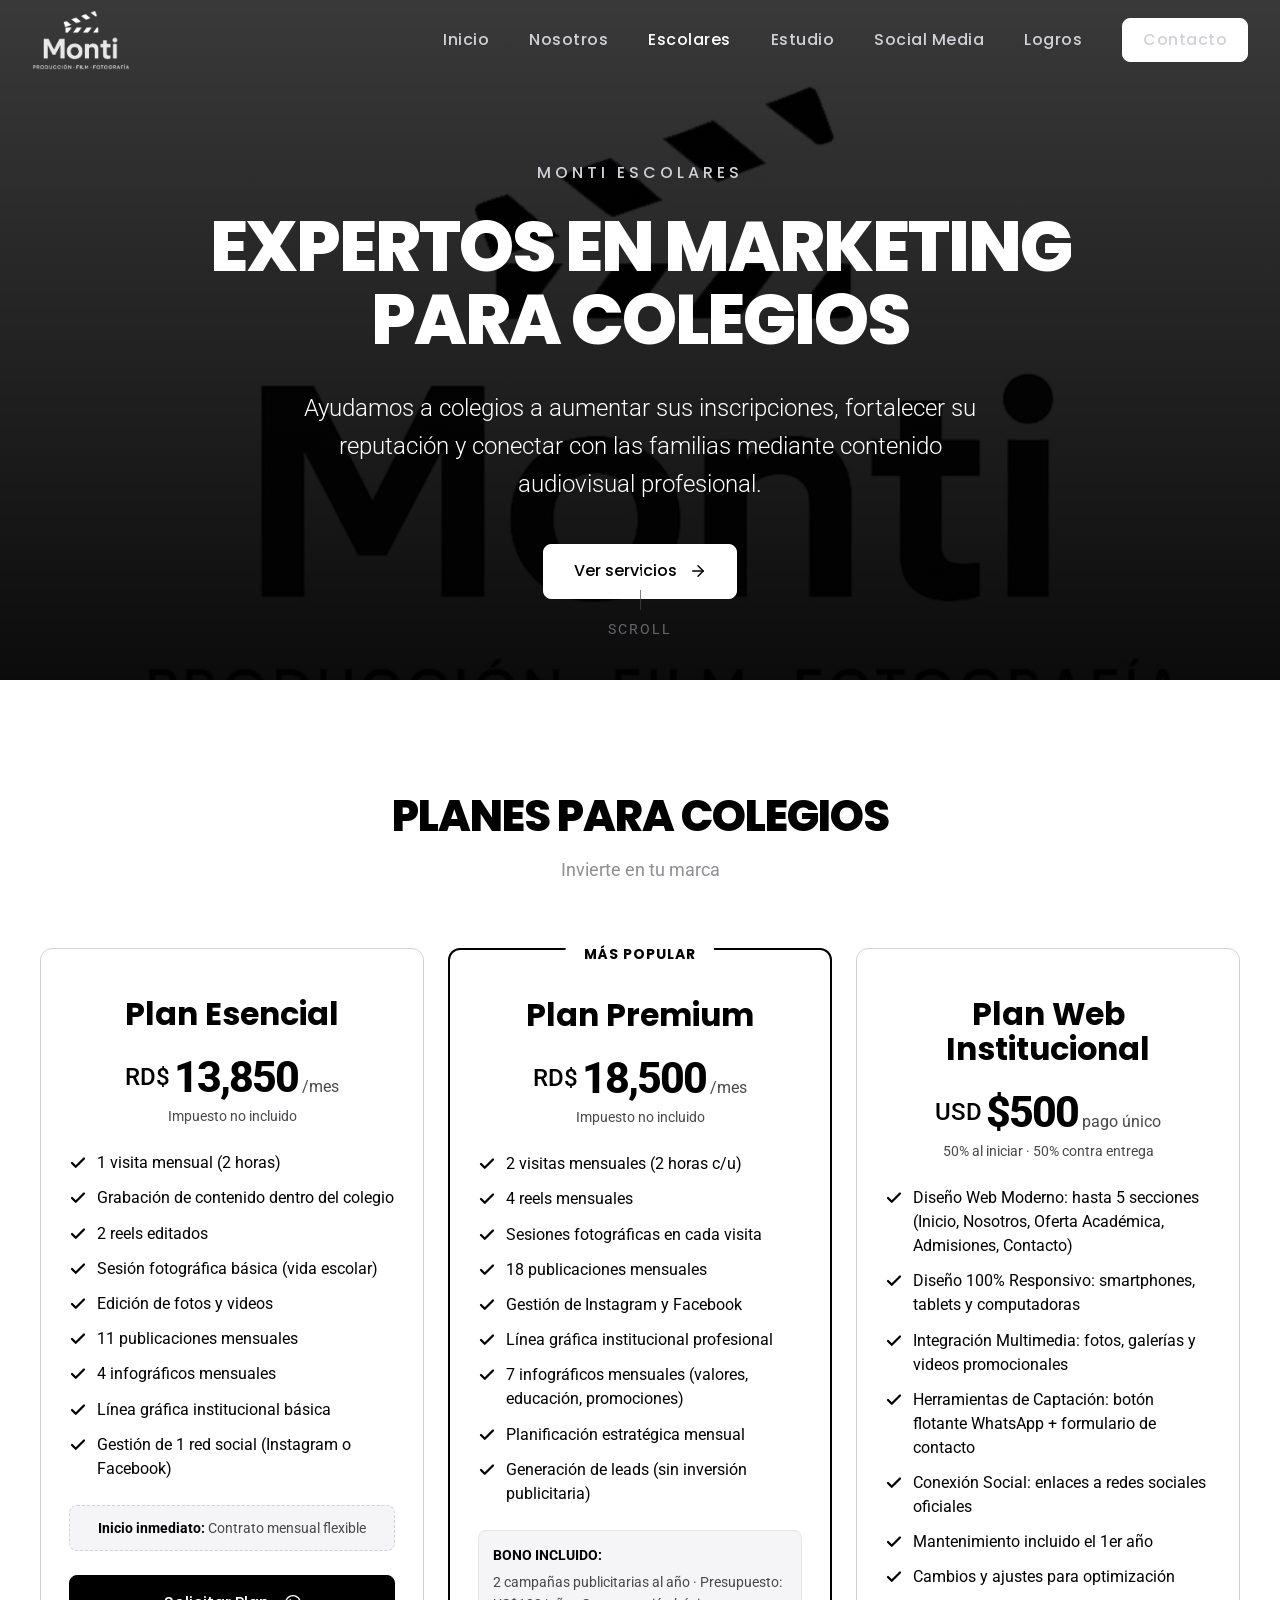
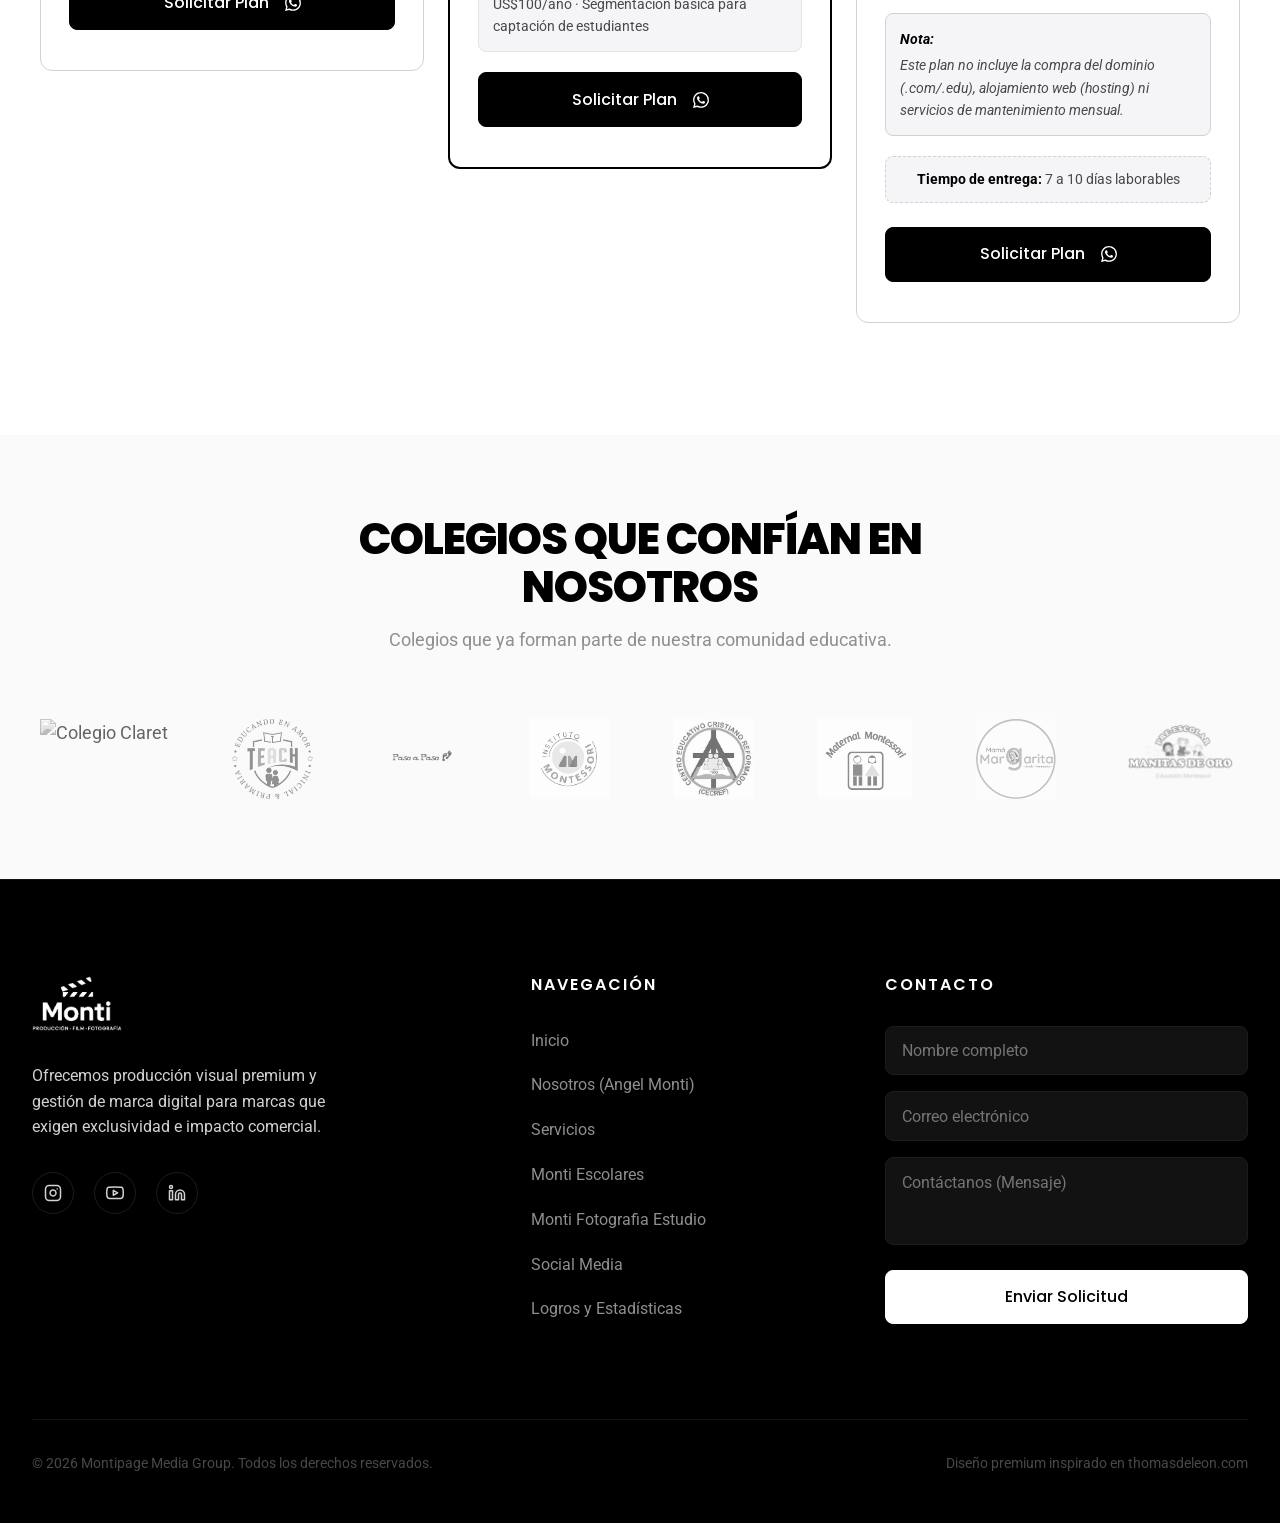
==== commit 25c35e01: "fix: update texts, remove Servicios from subpage navbars - Subtitle: 'Invierte en tu marca' - ITBIS " ====
--- a/monti-escolares.html
+++ b/monti-escolares.html
@@ -61,7 +61,6 @@
             <nav class="nav-menu" id="nav-menu">
                 <a href="index.html" class="nav-link">Inicio</a>
                 <a href="index.html#about" class="nav-link">Nosotros</a>
-                <a href="index.html#services" class="nav-link">Servicios</a>
                 <a href="monti-escolares.html" class="nav-link" style="color: var(--color-light);">Escolares</a>
                 <a href="monti-estudio.html" class="nav-link">Estudio</a>
                 <a href="monti-social.html" class="nav-link">Social Media</a>
@@ -116,8 +115,8 @@
                PLANS / PRICING CARDS
                ========================================== -->
             <div class="section-header reveal">
-                <h2>Planes para Colegios</h2>
-                <p>Elige el plan que mejor se adapte a las necesidades de tu institución.</p>
+                <h2>PLANES PARA COLEGIOS</h2>
+                <p>Invierte en tu marca</p>
             </div>
 
             <div class="planes-grid">
@@ -130,7 +129,7 @@
                         <span class="plan-amount">13,850</span>
                         <span class="plan-period">/mes</span>
                     </div>
-                    <p class="plan-tax">ITBIS no incluido</p>
+                    <p class="plan-tax">Impuesto no incluido</p>
                     <ul class="plan-features">
                         <li>1 visita mensual (2 horas)</li>
                         <li>Grabación de contenido dentro del colegio</li>
@@ -165,7 +164,7 @@
                         <span class="plan-amount">18,500</span>
                         <span class="plan-period">/mes</span>
                     </div>
-                    <p class="plan-tax">ITBIS no incluido</p>
+                    <p class="plan-tax">Impuesto no incluido</p>
                     <ul class="plan-features">
                         <li>2 visitas mensuales (2 horas c/u)</li>
                         <li>4 reels mensuales</li>
@@ -195,7 +194,7 @@
 
                 <!-- Plan Web Institucional -->
                 <div class="plan-card reveal delay-300">
-                    <h3 class="plan-name">Plan Admisiones Institucional</h3>
+                    <h3 class="plan-name">Plan Web Institucional</h3>
                     <div class="plan-price">
                         <span class="plan-currency">USD</span>
                         <span class="plan-amount">$500</span>
@@ -209,6 +208,8 @@
                         <li>Integración Multimedia: fotos, galerías y videos promocionales</li>
                         <li>Herramientas de Captación: botón flotante WhatsApp + formulario de contacto</li>
                         <li>Conexión Social: enlaces a redes sociales oficiales</li>
+                        <li>Mantenimiento incluido el 1er año</li>
+                        <li>Cambios y ajustes para optimización</li>
                     </ul>
                     <div class="plan-bonus plan-bonus-note">
                         <strong>Nota:</strong>
@@ -239,7 +240,7 @@
     <section class="section section-logos" id="logos-carousel">
         <div class="container">
             <div class="section-header reveal">
-                <h2>Colegios que confían en nosotros</h2>
+                <h2>COLEGIOS QUE CONFÍAN EN NOSOTROS</h2>
                 <p>Colegios que ya forman parte de nuestra comunidad educativa.</p>
             </div>
 
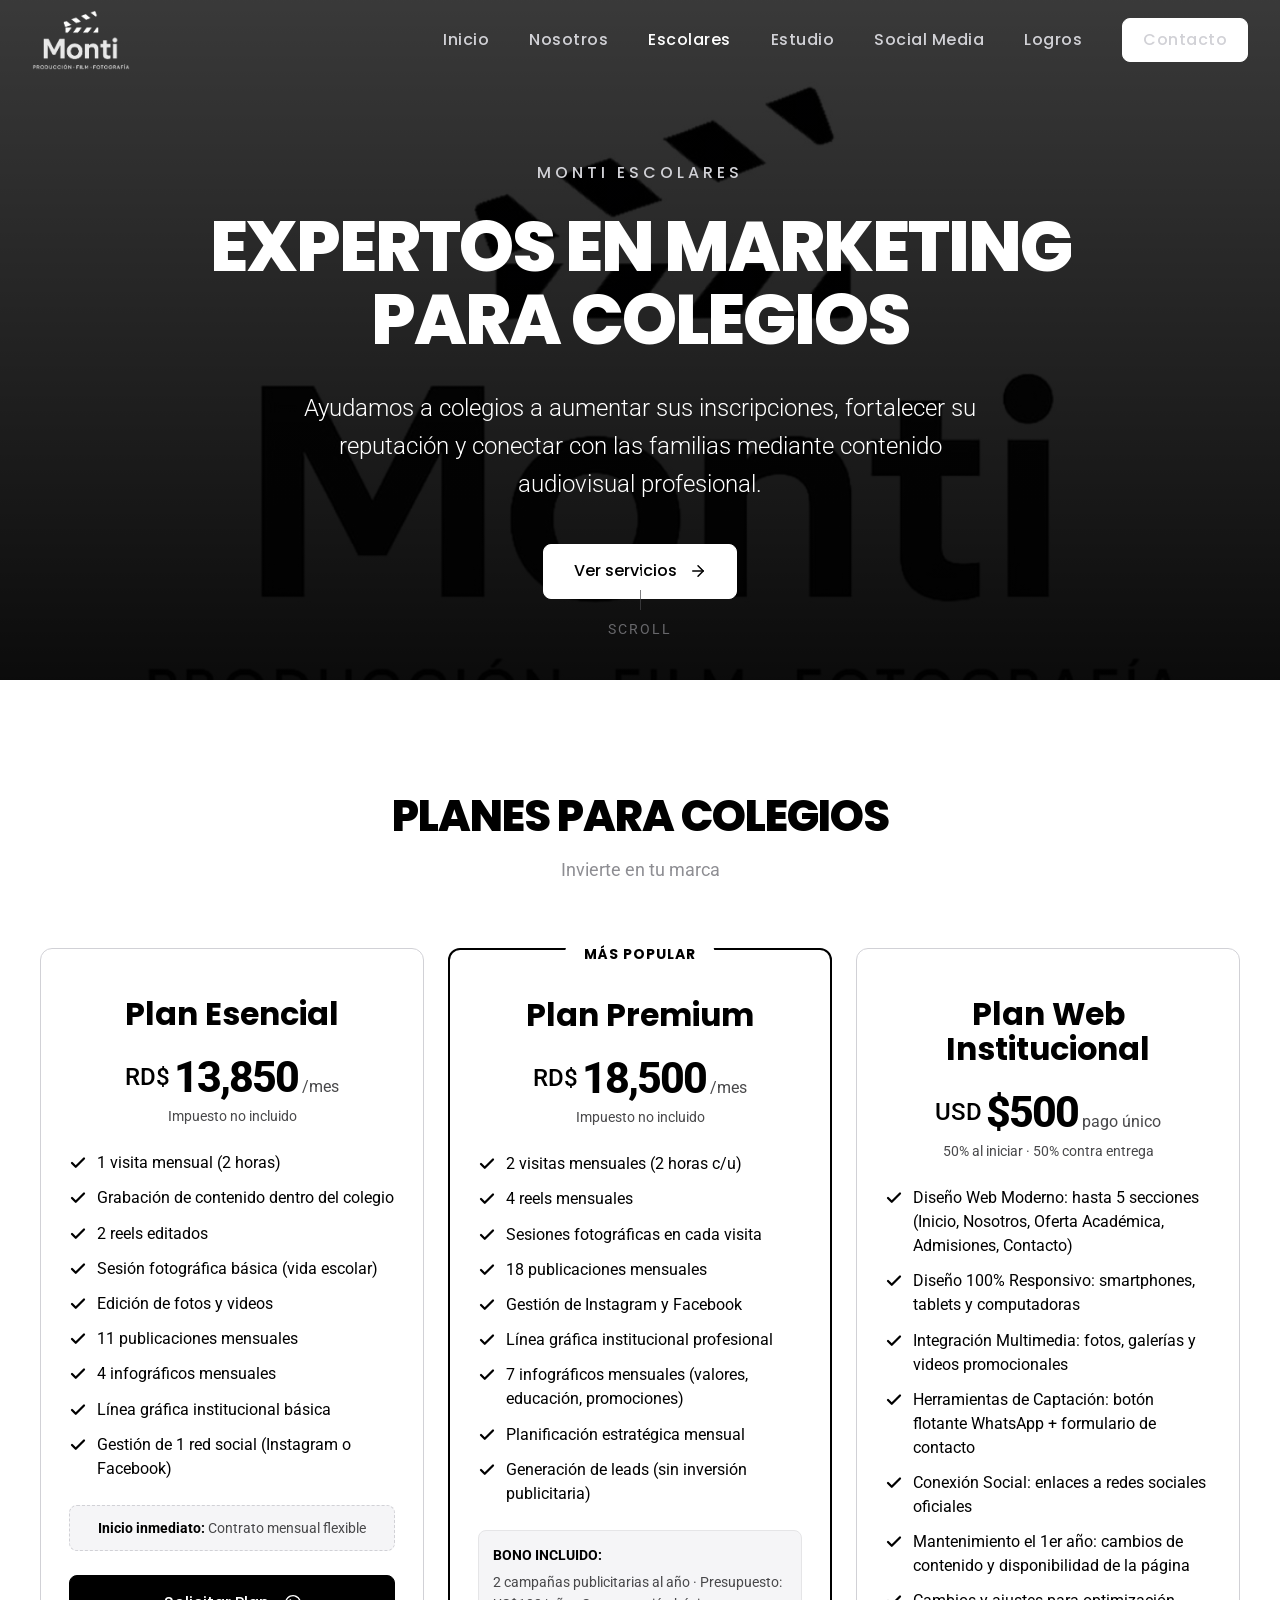
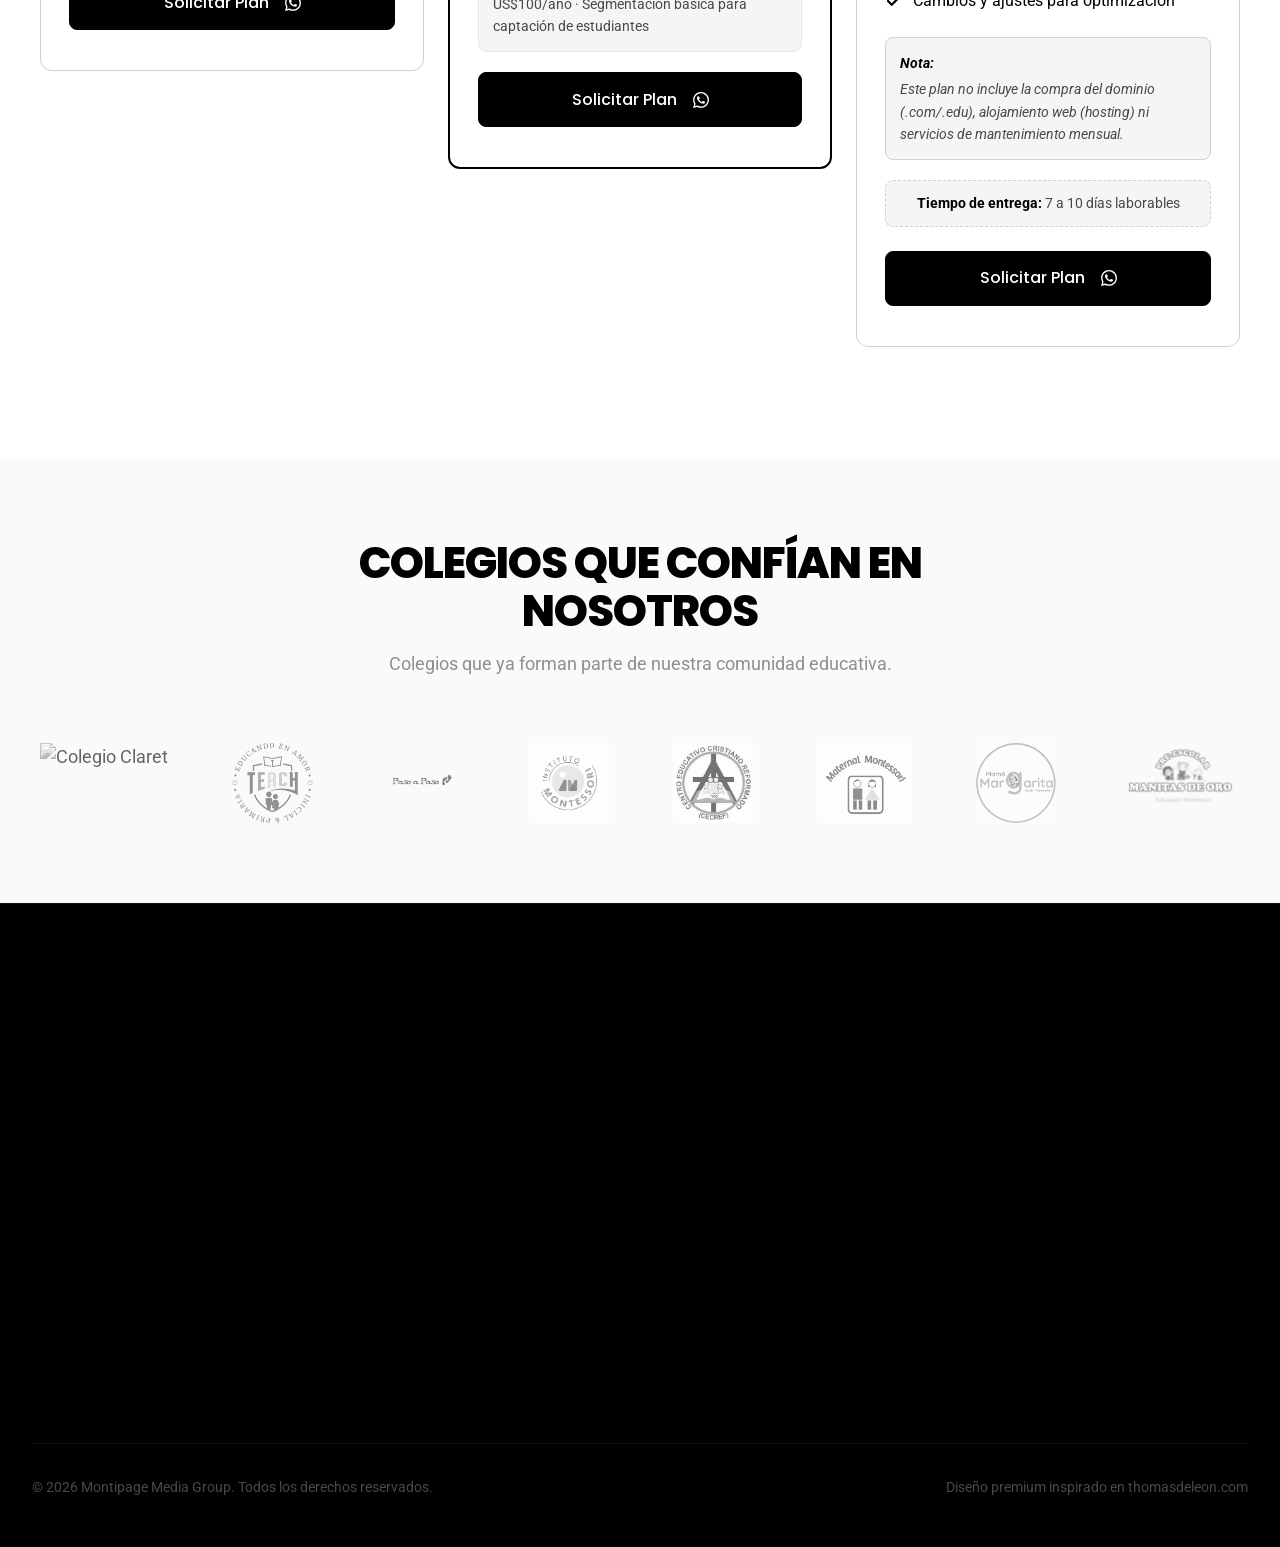
==== commit 91e8e769: "fix: aclara mantenimiento 1er ano solo cambios contenido y disponibilidad" ====
--- a/monti-escolares.html
+++ b/monti-escolares.html
@@ -208,7 +208,7 @@
                         <li>Integración Multimedia: fotos, galerías y videos promocionales</li>
                         <li>Herramientas de Captación: botón flotante WhatsApp + formulario de contacto</li>
                         <li>Conexión Social: enlaces a redes sociales oficiales</li>
-                        <li>Mantenimiento incluido el 1er año</li>
+                        <li>Mantenimiento el 1er año: cambios de contenido y disponibilidad de la página</li>
                         <li>Cambios y ajustes para optimización</li>
                     </ul>
                     <div class="plan-bonus plan-bonus-note">
--- a/index.css
+++ b/index.css
@@ -1654,6 +1654,11 @@
     padding: 3rem 0;
   }
 
+  .section-logos .section-header h2 {
+    font-size: clamp(1.1rem, 0.8rem + 1.5vw, 1.5rem);
+    white-space: nowrap;
+  }
+
   .logos-track {
     gap: 2rem;
   }
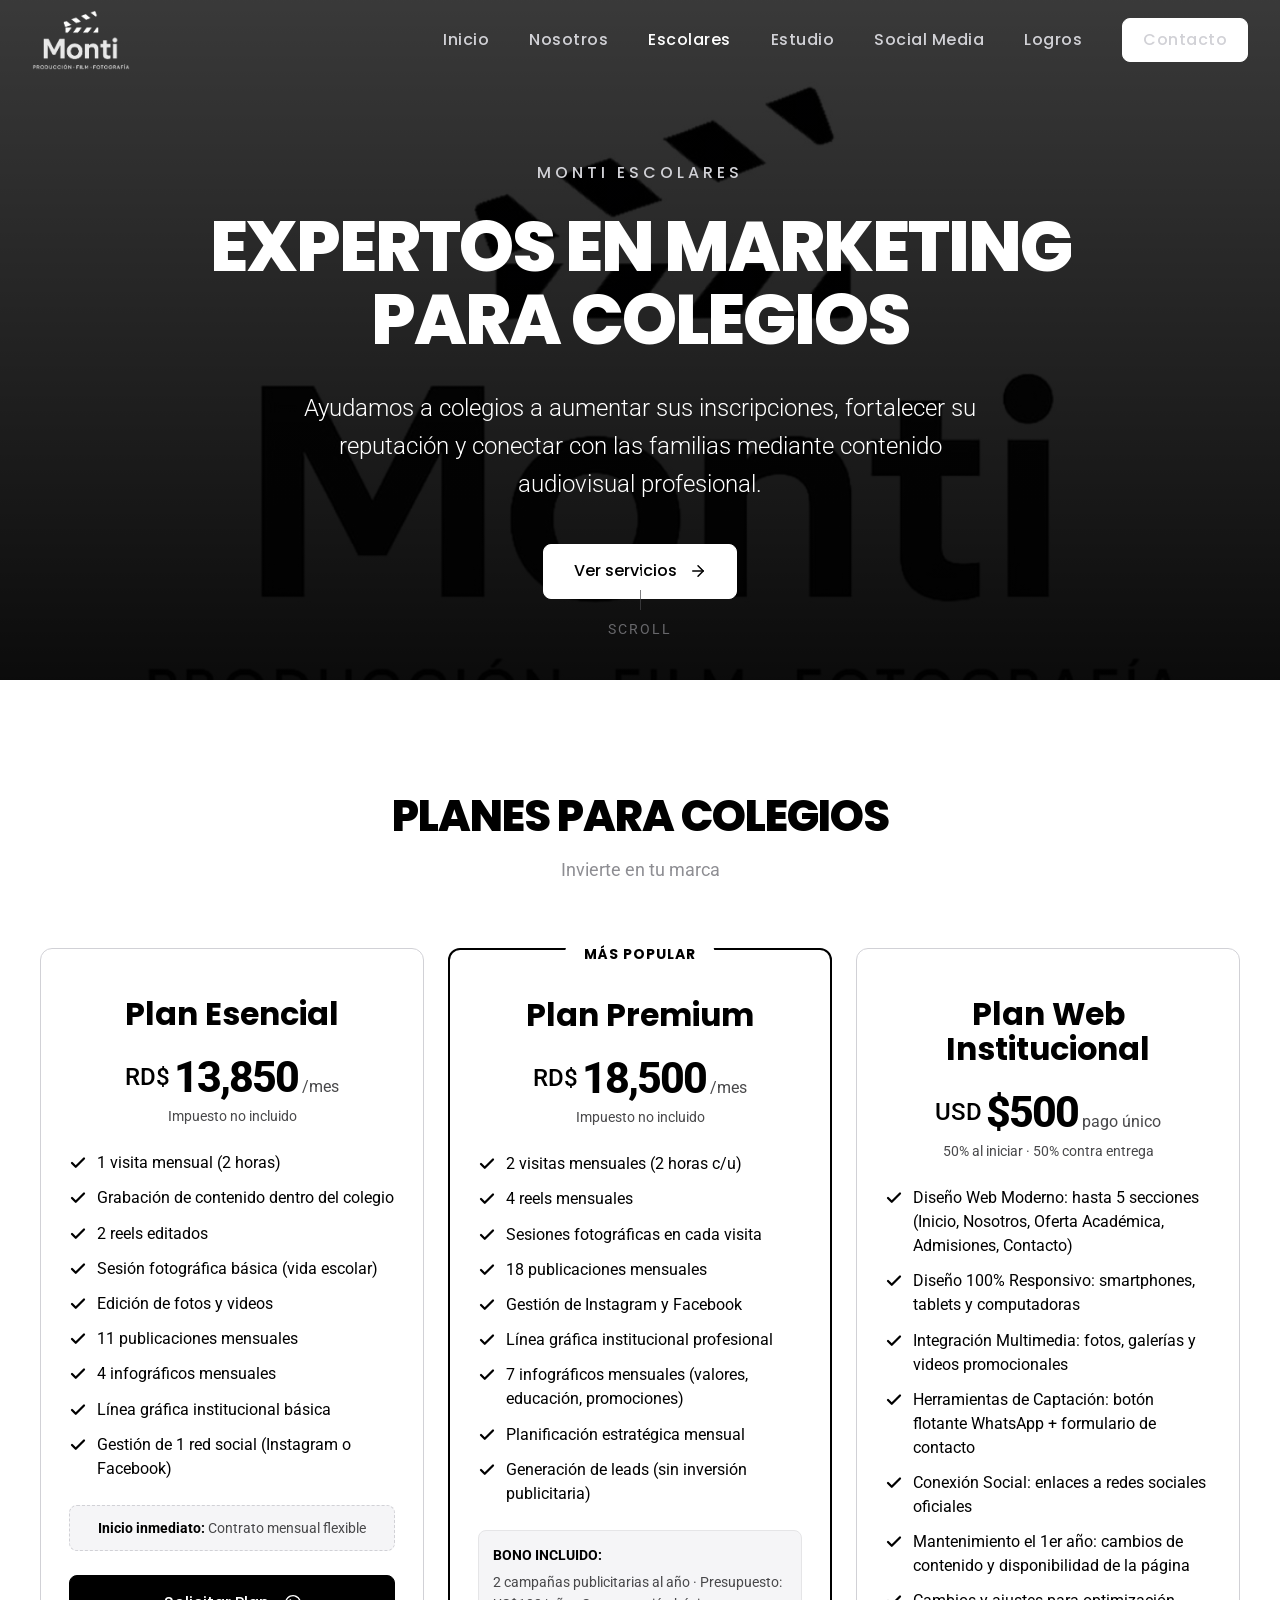
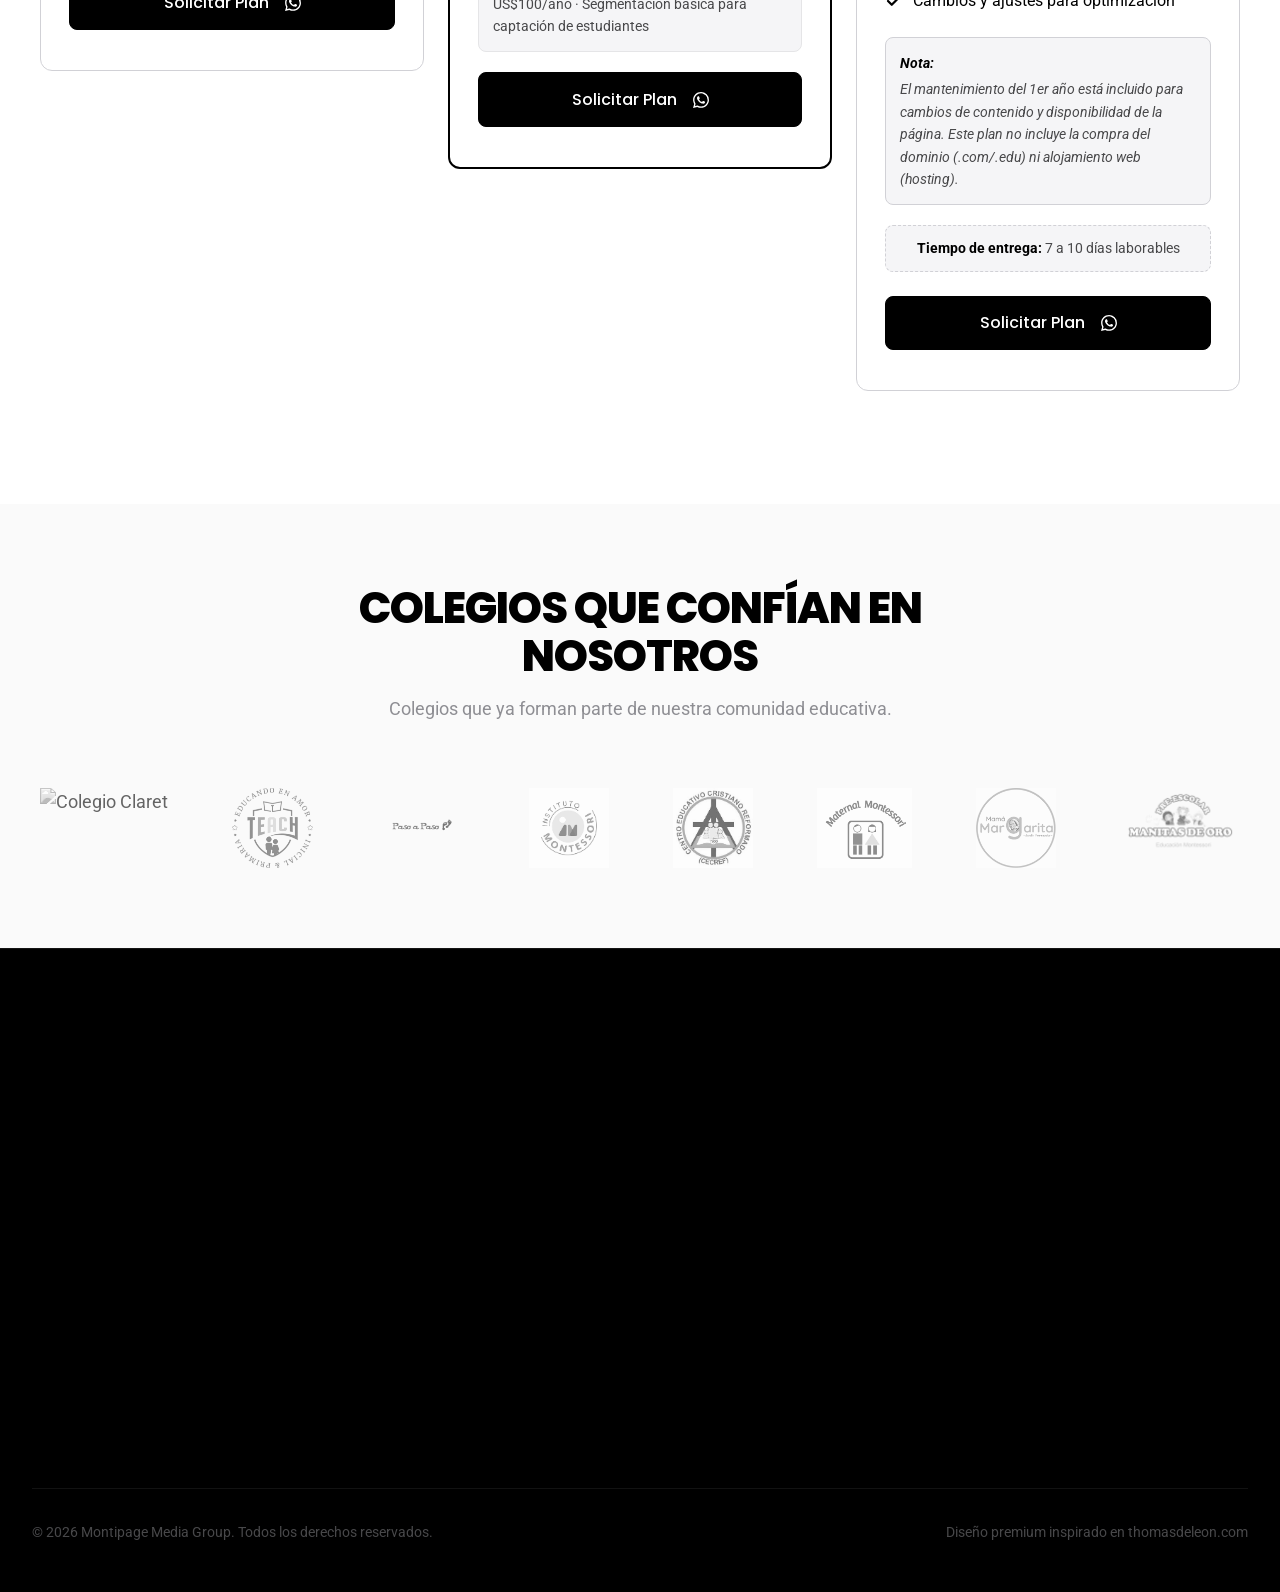
==== commit 0d2141bb: "fix: nota plan web aclara mantenimiento 1er ano incluido, no incluye dominio ni hosting" ====
--- a/monti-escolares.html
+++ b/monti-escolares.html
@@ -213,8 +213,9 @@
                     </ul>
                     <div class="plan-bonus plan-bonus-note">
                         <strong>Nota:</strong>
-                        <p>Este plan no incluye la compra del dominio (.com/.edu), alojamiento web (hosting) ni
-                            servicios de mantenimiento mensual.</p>
+                        <p>El mantenimiento del 1er año está incluido para cambios de contenido y disponibilidad de la
+                            página. Este plan no incluye la compra del dominio (.com/.edu) ni alojamiento web (hosting).
+                        </p>
                     </div>
                     <div class="plan-delivery">
                         <strong>Tiempo de entrega:</strong> 7 a 10 días laborables
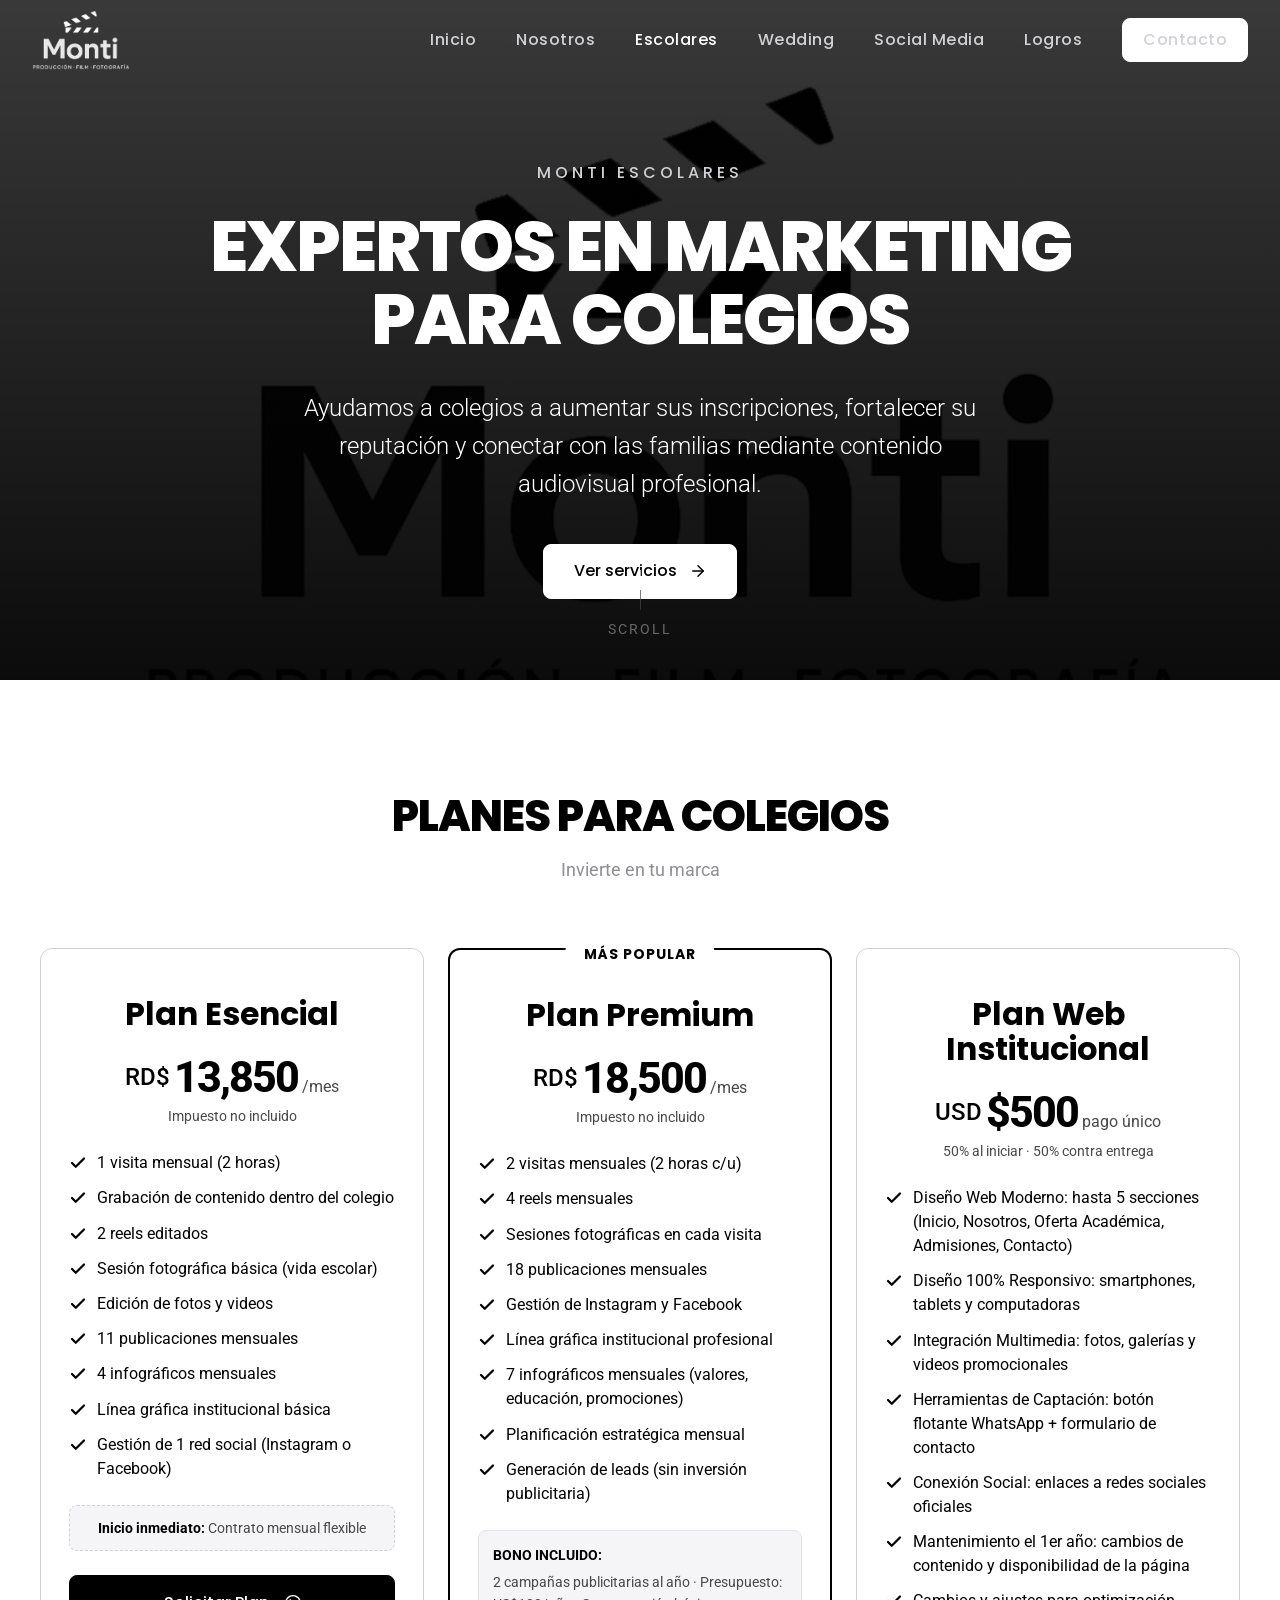
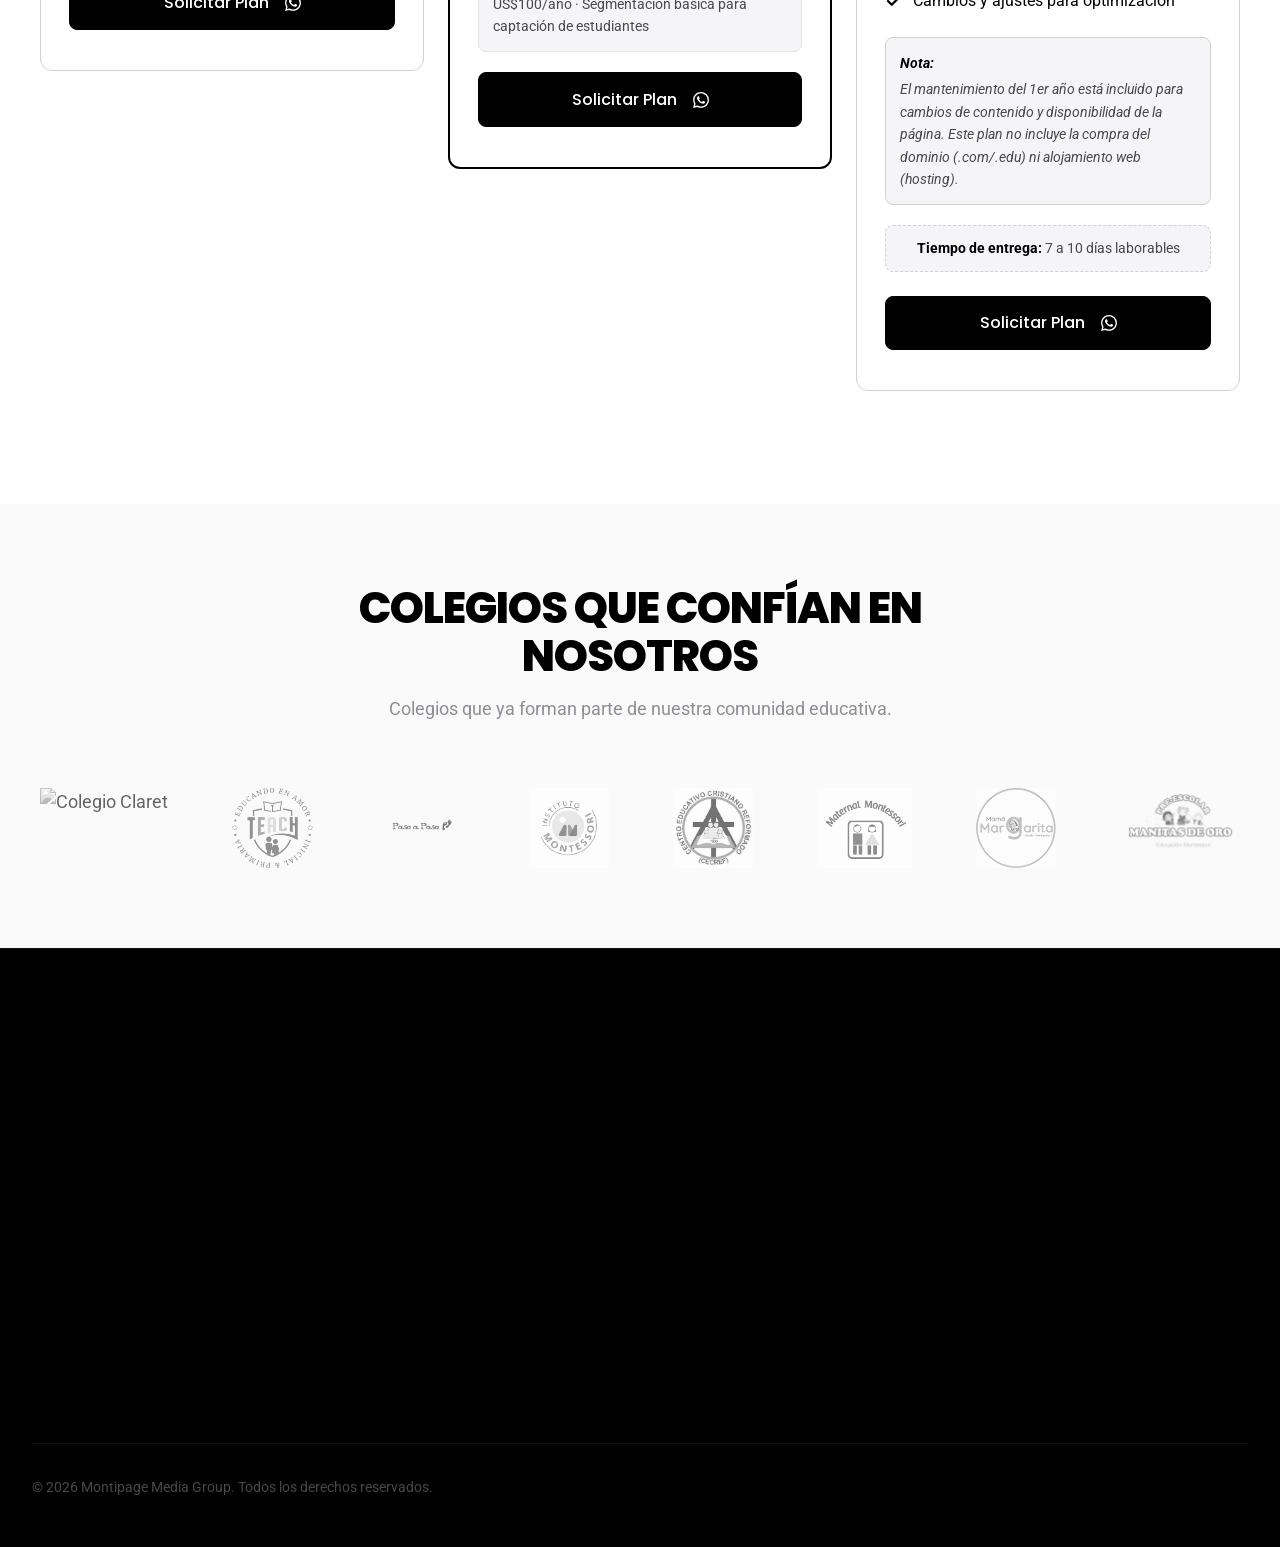
==== commit e8ac1646: "Footer: WhatsApp personalizable + redes sociales por servicio + navbar Wedding" ====
--- a/monti-escolares.html
+++ b/monti-escolares.html
@@ -62,7 +62,7 @@
                 <a href="index.html" class="nav-link">Inicio</a>
                 <a href="index.html#about" class="nav-link">Nosotros</a>
                 <a href="monti-escolares.html" class="nav-link" style="color: var(--color-light);">Escolares</a>
-                <a href="monti-estudio.html" class="nav-link">Estudio</a>
+                <a href="monti-estudio.html" class="nav-link">Wedding</a>
                 <a href="monti-social.html" class="nav-link">Social Media</a>
                 <a href="index.html#stats" class="nav-link">Logros</a>
                 <a href="index.html#contact" class="nav-link btn btn-light"
@@ -144,7 +144,7 @@
                     <div class="plan-delivery">
                         <strong>Inicio inmediato:</strong> Contrato mensual flexible
                     </div>
-                    <a href="https://wa.me/18097124444?text=Hola%20Montipage%2C%20estoy%20interesado%20en%20el%20Plan%20Esencial%20para%20colegios%20%28RD%2413%2C850%2Fmes%29.%20%C2%BFPodr%C3%ADan%20darme%20m%C3%A1s%20informaci%C3%B3n%3F"
+                    <a href="https://wa.me/18097124444?text=Hola%20Monti%2C%20estoy%20interesado%20en%20el%20Plan%20Esencial%20para%20colegios%20%28RD%2413%2C850/mes%29.%20%C2%BFque%20necesitas%20para%20comenzar%20a%20trabajar%20con%20nosotros%3F"
                         target="_blank" class="btn btn-primary plan-cta">
                         Solicitar Plan
                         <svg width="16" height="16" viewBox="0 0 24 24" fill="currentColor"
@@ -181,7 +181,7 @@
                         <p>2 campañas publicitarias al año &middot; Presupuesto: US$100/año &middot; Segmentación básica
                             para captación de estudiantes</p>
                     </div>
-                    <a href="https://wa.me/18097124444?text=Hola%20Montipage%2C%20estoy%20interesado%20en%20el%20Plan%20Premium%20para%20colegios%20%28RD%2418%2C500%2Fmes%29.%20%C2%BFPodr%C3%ADan%20darme%20m%C3%A1s%20informaci%C3%B3n%3F"
+                    <a href="https://wa.me/18097124444?text=Hola%20Monti%2C%20estoy%20interesado%20en%20el%20Plan%20Premium%20para%20colegios%20%28RD%2418%2C500/mes%29.%20%C2%BFque%20necesitas%20para%20comenzar%20a%20trabajar%20con%20nosotros%3F"
                         target="_blank" class="btn btn-primary plan-cta">
                         Solicitar Plan
                         <svg width="16" height="16" viewBox="0 0 24 24" fill="currentColor"
@@ -220,7 +220,7 @@
                     <div class="plan-delivery">
                         <strong>Tiempo de entrega:</strong> 7 a 10 días laborables
                     </div>
-                    <a href="https://wa.me/18097124444?text=Hola%20Montipage%2C%20estoy%20interesado%20en%20el%20Plan%20Web%20Institucional%20%28%24500%20USD%29.%20%C2%BFPodr%C3%ADan%20darme%20m%C3%A1s%20informaci%C3%B3n%3F"
+                    <a href="https://wa.me/18097124444?text=Hola%20Monti%2C%20estoy%20interesado%20en%20el%20Plan%20Web%20Institucional%20%28%24500%20USD%29.%20%C2%BFque%20necesitas%20para%20comenzar%20a%20trabajar%20con%20nosotros%3F"
                         target="_blank" class="btn btn-primary plan-cta">
                         Solicitar Plan
                         <svg width="16" height="16" viewBox="0 0 24 24" fill="currentColor"
@@ -313,32 +313,45 @@
                     <p>Ofrecemos producción visual premium y gestión de marca digital para marcas que exigen
                         exclusividad e impacto comercial.</p>
                     <div class="footer-socials">
-                        <a href="https://instagram.com" class="social-icon" aria-label="Instagram">
-                            <svg width="18" height="18" viewBox="0 0 24 24" fill="none" stroke="currentColor"
+                        <a href="https://www.instagram.com/montifotografiaescolares/" class="social-icon"
+                            aria-label="Instagram Escolares">
+                            <svg width="16" height="16" viewBox="0 0 24 24" fill="none" stroke="currentColor"
                                 stroke-width="2" stroke-linecap="round" stroke-linejoin="round">
                                 <rect x="2" y="2" width="20" height="20" rx="5" ry="5"></rect>
                                 <path d="M16 11.37A4 4 0 1 1 12.63 8 4 4 0 0 1 16 11.37z"></path>
                                 <line x1="17.5" y1="6.5" x2="17.51" y2="6.5"></line>
                             </svg>
+                            <span>Escolares</span>
                         </a>
-                        <a href="https://youtube.com" class="social-icon" aria-label="YouTube">
-                            <svg width="18" height="18" viewBox="0 0 24 24" fill="none" stroke="currentColor"
+                        <a href="https://www.instagram.com/montiproductoravisual?igsh=Yms5MHN0YmhvdnZw"
+                            class="social-icon" aria-label="Instagram Social Media">
+                            <svg width="16" height="16" viewBox="0 0 24 24" fill="none" stroke="currentColor"
+                                stroke-width="2" stroke-linecap="round" stroke-linejoin="round">
+                                <rect x="2" y="2" width="20" height="20" rx="5" ry="5"></rect>
+                                <path d="M16 11.37A4 4 0 1 1 12.63 8 4 4 0 0 1 16 11.37z"></path>
+                                <line x1="17.5" y1="6.5" x2="17.51" y2="6.5"></line>
+                            </svg>
+                            <span>Social Media</span>
+                        </a>
+                        <a href="https://www.instagram.com/montifotografiaestudio_?igsh=dm5peGhteGZwYTlv"
+                            class="social-icon" aria-label="Instagram Wedding">
+                            <svg width="16" height="16" viewBox="0 0 24 24" fill="none" stroke="currentColor"
+                                stroke-width="2" stroke-linecap="round" stroke-linejoin="round">
+                                <rect x="2" y="2" width="20" height="20" rx="5" ry="5"></rect>
+                                <path d="M16 11.37A4 4 0 1 1 12.63 8 4 4 0 0 1 16 11.37z"></path>
+                                <line x1="17.5" y1="6.5" x2="17.51" y2="6.5"></line>
+                            </svg>
+                            <span>Wedding</span>
+                        </a>
+                        <a href="https://www.youtube.com/@MontiMediaGroup-i1o" class="social-icon" aria-label="YouTube">
+                            <svg width="16" height="16" viewBox="0 0 24 24" fill="none" stroke="currentColor"
                                 stroke-width="2" stroke-linecap="round" stroke-linejoin="round">
                                 <path
                                     d="M22.54 6.42a2.78 2.78 0 0 0-1.95-1.96C18.88 4 12 4 12 4s-6.88 0-8.59.46a2.78 2.78 0 0 0-1.95 1.96A29 29 0 0 0 1 11.75a29 29 0 0 0 .46 5.33A2.78 2.78 0 0 0 3.41 19c1.71.46 8.59.46 8.59.46s6.88 0 8.59-.46a2.78 2.78 0 0 0 1.95-1.96 29 29 0 0 0 .46-5.29 29 29 0 0 0-.46-5.33z">
                                 </path>
                                 <polygon points="9.75 15.02 15.5 11.75 9.75 8.48 9.75 15.02"></polygon>
                             </svg>
-                        </a>
-                        <a href="https://linkedin.com" class="social-icon" aria-label="LinkedIn">
-                            <svg width="18" height="18" viewBox="0 0 24 24" fill="none" stroke="currentColor"
-                                stroke-width="2" stroke-linecap="round" stroke-linejoin="round">
-                                <path
-                                    d="M16 8a6 6 0 0 1 6 6v7h-4v-7a2 2 0 0 0-2-2 2 2 0 0 0-2 2v7h-4v-7a6 6 0 0 1 6-6z">
-                                </path>
-                                <rect x="2" y="9" width="4" height="12"></rect>
-                                <circle cx="4" cy="4" r="2"></circle>
-                            </svg>
+                            <span>YouTube</span>
                         </a>
                     </div>
                 </div>
@@ -348,9 +361,8 @@
                     <ul class="footer-links">
                         <li><a href="index.html" class="footer-link">Inicio</a></li>
                         <li><a href="index.html#about" class="footer-link">Nosotros (Angel Monti)</a></li>
-                        <li><a href="index.html#services" class="footer-link">Servicios</a></li>
                         <li><a href="monti-escolares.html" class="footer-link">Monti Escolares</a></li>
-                        <li><a href="monti-estudio.html" class="footer-link">Monti Fotografia Estudio</a></li>
+                        <li><a href="monti-estudio.html" class="footer-link">Monti Wedding</a></li>
                         <li><a href="monti-social.html" class="footer-link">Social Media</a></li>
                         <li><a href="index.html#stats" class="footer-link">Logros y Estadísticas</a></li>
                     </ul>
@@ -358,28 +370,33 @@
 
                 <div class="footer-contact reveal delay-200">
                     <h3 class="footer-title">Contacto</h3>
-                    <form class="footer-contact-form" id="contactForm"
-                        onsubmit="event.preventDefault(); alert('¡Gracias por contactar con Montipage! Te responderemos muy pronto.');">
-                        <div class="form-group">
-                            <input type="text" class="form-control" placeholder="Nombre completo" required
-                                id="contact-name">
-                        </div>
-                        <div class="form-group">
-                            <input type="email" class="form-control" placeholder="Correo electrónico" required
-                                id="contact-email">
-                        </div>
-                        <div class="form-group">
-                            <textarea class="form-control" rows="3" placeholder="Contáctanos (Mensaje)" required
-                                id="contact-message" style="resize: none;"></textarea>
-                        </div>
-                        <button type="submit" class="btn footer-btn" id="contact-submit">Enviar Solicitud</button>
-                    </form>
+
+                    <p style="margin-bottom: 0.75rem; color: var(--color-gray-300); font-size: var(--fs-sm);">
+                        ✉️ <a href="mailto:montimediagroup@gmail.com"
+                            style="color: var(--color-light); text-decoration: underline;">montimediagroup@gmail.com</a>
+                    </p>
+
+                    <p style="font-size: var(--fs-sm); margin-bottom: 0.5rem; color: var(--color-gray-300);">
+                        Escríbenos por WhatsApp
+                    </p>
+                    <div class="form-group" style="margin-bottom: 0.75rem;">
+                        <textarea id="footer-wp-message" class="form-control" rows="2"
+                            placeholder="Hola Monti, estoy interesado en sus servicios. ¿qué necesitas para comenzar a trabajar con nosotros?"
+                            style="resize: none; font-size: var(--fs-sm);"></textarea>
+                    </div>
+                    <button id="footer-wp-btn" class="btn footer-btn"
+                        style="display: flex; align-items: center; justify-content: center; gap: 0.5rem;">
+                        <svg width="16" height="16" viewBox="0 0 24 24" fill="currentColor">
+                            <path
+                                d="M17.472 14.382c-.297-.149-1.758-.867-2.03-.967-.273-.099-.471-.148-.67.15-.197.297-.767.966-.94 1.164-.173.199-.347.223-.644.075-.297-.15-1.255-.463-2.39-1.475-.883-.788-1.48-1.761-1.653-2.059-.173-.297-.018-.458.13-.606.134-.133.298-.347.446-.52.149-.174.198-.298.298-.497.099-.198.05-.371-.025-.52-.075-.149-.669-1.612-.916-2.207-.242-.579-.487-.5-.669-.51-.173-.008-.371-.01-.57-.01-.198 0-.52.074-.792.372-.272.297-1.04 1.016-1.04 2.479 0 1.462 1.065 2.875 1.213 3.074.149.198 2.096 3.2 5.077 4.487.709.306 1.262.489 1.694.625.712.227 1.36.195 1.871.118.571-.085 1.758-.719 2.006-1.413.248-.694.248-1.289.173-1.413-.074-.124-.272-.198-.57-.347m-5.421 7.403h-.004a9.87 9.87 0 01-5.031-1.378l-.361-.214-3.741.982.998-3.648-.235-.374a9.86 9.86 0 01-1.51-5.26c.001-5.45 4.436-9.884 9.888-9.884 2.64 0 5.122 1.03 6.988 2.898a9.825 9.825 0 012.893 6.994c-.003 5.45-4.437 9.884-9.885 9.884m8.413-18.297A11.815 11.815 0 0012.05 0C5.495 0 .16 5.335.157 11.892c0 2.096.547 4.142 1.588 5.945L.057 24l6.305-1.654a11.882 11.882 0 005.683 1.448h.005c6.554 0 11.89-5.335 11.893-11.893a11.821 11.821 0 00-3.48-8.413z" />
+                        </svg>
+                        Enviar por WhatsApp
+                    </button>
                 </div>
             </div>
 
             <div class="footer-bottom">
                 <p>&copy; 2026 Montipage Media Group. Todos los derechos reservados.</p>
-                <p>Diseño premium inspirado en thomasdeleon.com</p>
             </div>
         </div>
     </footer>
--- a/index.css
+++ b/index.css
@@ -949,27 +949,37 @@
 }
 
 .footer-socials {
-  display: flex;
-  gap: 1.25rem;
+  display: grid;
+  grid-template-columns: 1fr 1fr;
+  gap: 0.65rem;
 }
 
 .social-icon {
-  width: 42px;
-  height: 42px;
-  border-radius: 50%;
+  display: flex;
+  align-items: center;
+  gap: 0.5rem;
+  padding: 0.55rem 0.85rem;
+  border-radius: var(--border-radius-sm);
   border: 1px solid var(--color-gray-800);
-  display: flex;
-  align-items: center;
-  justify-content: center;
-  color: var(--color-gray-300);
+  color: var(--color-light);
+  font-size: var(--fs-xs);
+  font-family: var(--font-body);
+  font-weight: 500;
+  white-space: nowrap;
   transition: var(--transition-smooth);
+  text-decoration: none;
+  line-height: 1;
+}
+
+.social-icon svg {
+  flex-shrink: 0;
 }
 
 .social-icon:hover {
   background-color: var(--color-light);
   color: var(--color-black);
   border-color: var(--color-light);
-  transform: translateY(-3px);
+  transform: translateY(-2px);
 }
 
 .footer-title {
@@ -1656,7 +1666,6 @@
 
   .section-logos .section-header h2 {
     font-size: clamp(1.1rem, 0.8rem + 1.5vw, 1.5rem);
-    white-space: nowrap;
   }
 
   .logos-track {
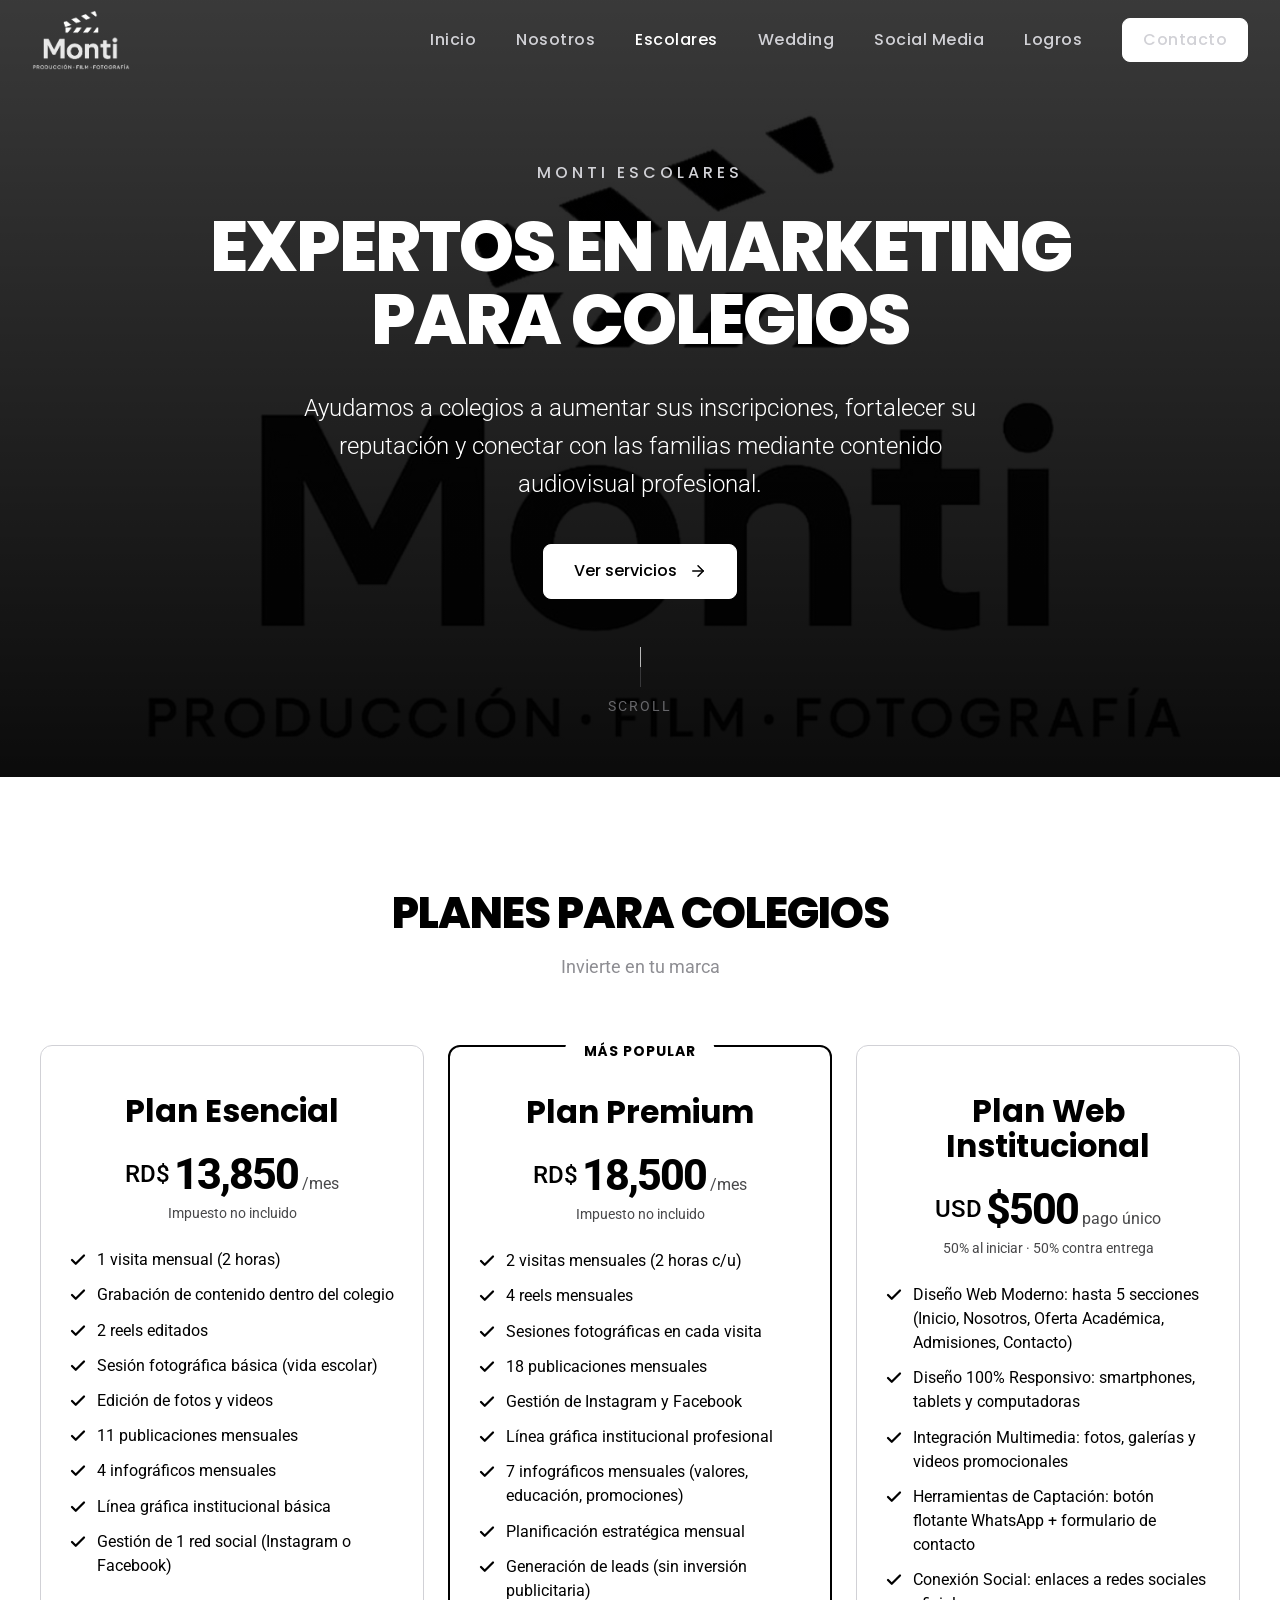
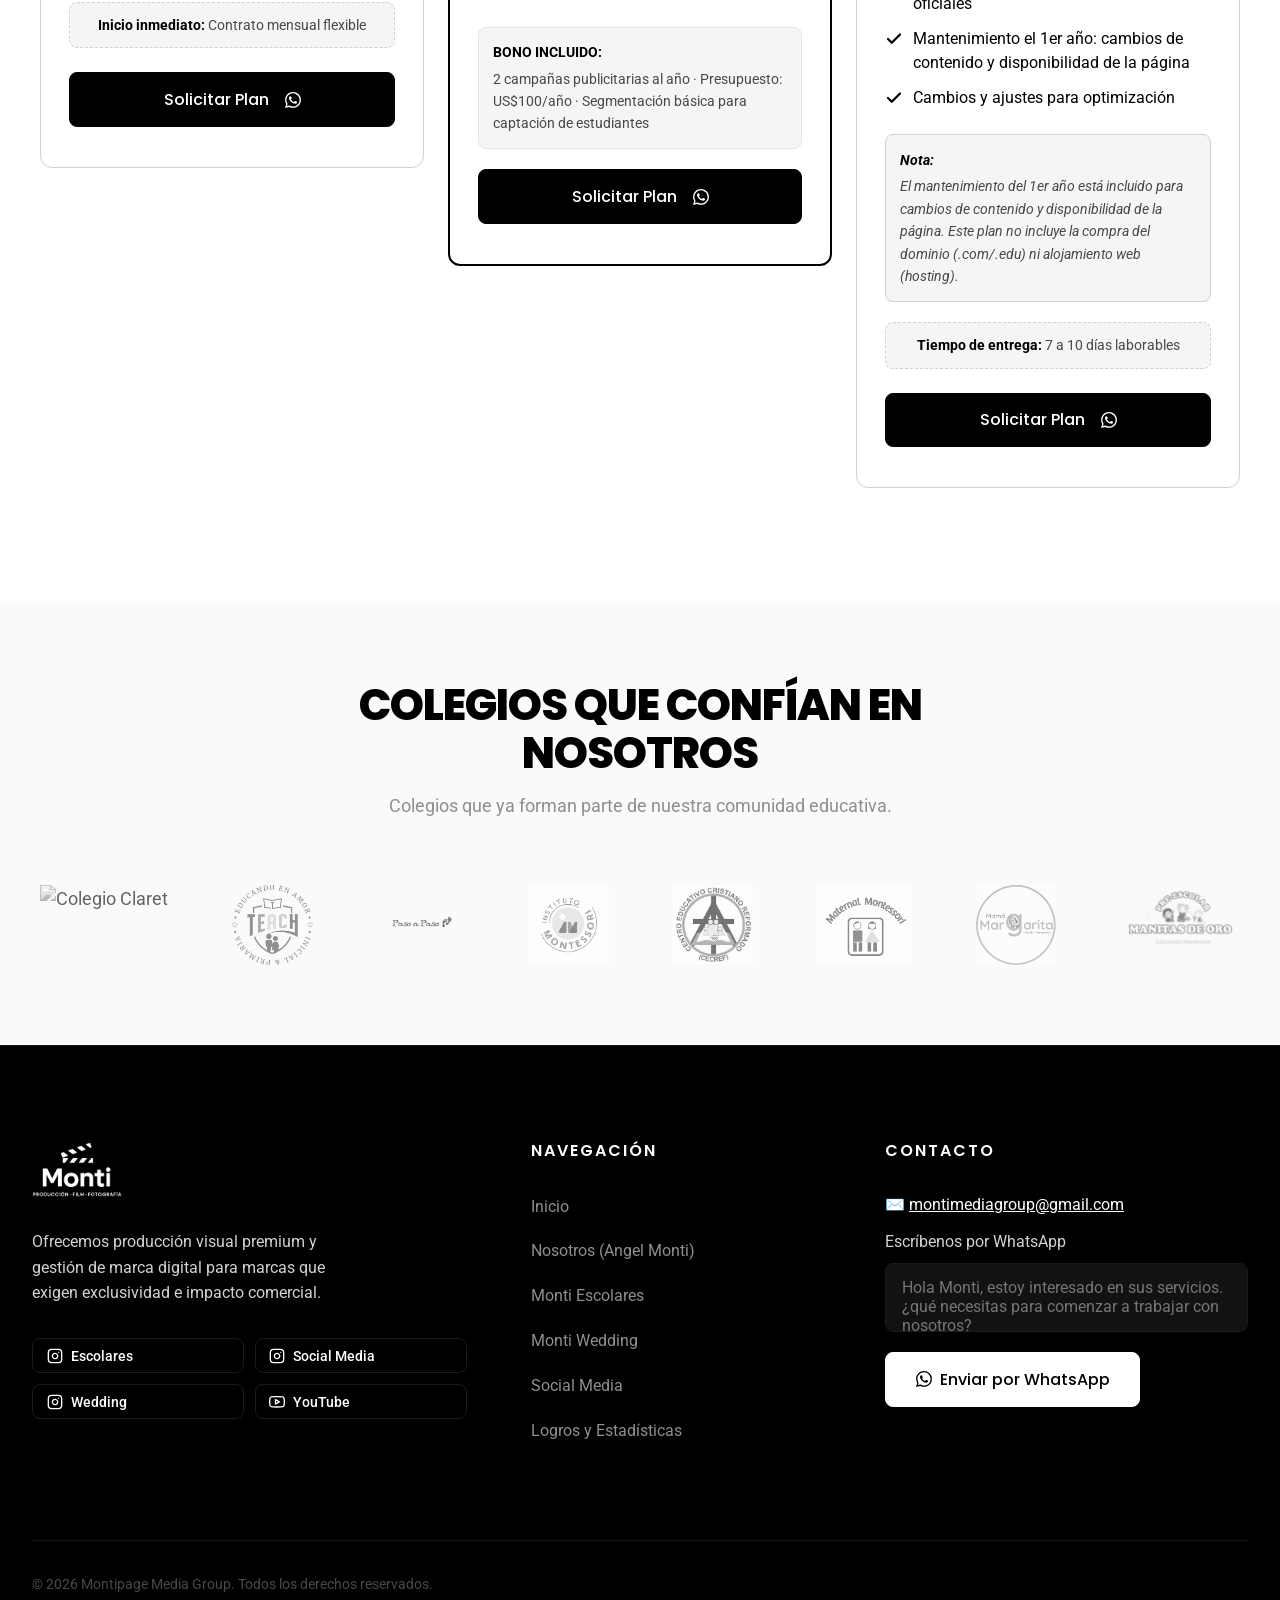
==== commit e88f9a6f: "Fix escolares: scroll indicator dentro de hero-content, abajo del botón" ====
--- a/monti-escolares.html
+++ b/monti-escolares.html
@@ -97,11 +97,12 @@
                     </svg>
                 </a>
             </div>
-        </div>
-
-        <div class="hero-scroll-indicator">
-            <span></span>
-            SCROLL
+
+            <div class="hero-scroll-indicator"
+                style="position: relative; bottom: auto; left: auto; transform: none; margin-top: 3rem;">
+                <span></span>
+                SCROLL
+            </div>
         </div>
     </section>
 
--- a/index.css
+++ b/index.css
@@ -1679,4 +1679,236 @@
   .logo-item img {
     max-width: 140px;
   }
+}
+
+/* ==========================================================================
+   WEDDING PAGE
+   ========================================================================== */
+
+/* Wedding Hero - CSS-only cross-fade carousel */
+.wedding-hero {
+  height: 70vh;
+  min-height: 500px;
+  max-height: 700px;
+}
+
+.wedding-hero-bg {
+  position: absolute;
+  top: 0;
+  left: 0;
+  width: 100%;
+  height: 100%;
+  background-size: cover;
+  background-position: center left;
+  opacity: 0;
+  animation: heroFade 25s ease-in-out infinite;
+  z-index: 1;
+}
+
+.wedding-hero-bg:nth-child(1) {
+  background-image: url('img/wedding/hero/1.jpg');
+  animation-delay: 0s;
+}
+
+.wedding-hero-bg:nth-child(2) {
+  background-image: url('img/wedding/hero/11.jpg');
+  animation-delay: 5s;
+}
+
+.wedding-hero-bg:nth-child(3) {
+  background-image: url('img/wedding/hero/13.jpg');
+  animation-delay: 10s;
+}
+
+.wedding-hero-bg:nth-child(4) {
+  background-image: url('img/wedding/hero/15.jpg');
+  animation-delay: 15s;
+}
+
+.wedding-hero-bg:nth-child(5) {
+  background-image: url('img/wedding/hero/18.jpg');
+  animation-delay: 20s;
+}
+
+@keyframes heroFade {
+
+  0%,
+  12% {
+    opacity: 0;
+  }
+
+  16%,
+  28% {
+    opacity: 1;
+  }
+
+  32%,
+  100% {
+    opacity: 0;
+  }
+}
+
+.wedding-tagline {
+  color: var(--color-light) !important;
+}
+
+.wedding-title {
+  color: var(--color-light) !important;
+  font-size: var(--fs-xxl);
+}
+
+.wedding-subtitle {
+  color: var(--color-light) !important;
+  font-weight: 300;
+  max-width: 700px;
+}
+
+/* Wedding section background */
+.section-wedding-plans {
+  background-color: var(--color-offwhite);
+  padding: 6rem 0;
+}
+
+/* Wedding image */
+.wedding-image-wrapper {
+  position: relative;
+  overflow: hidden;
+  border-radius: var(--border-radius-sm);
+}
+
+.wedding-image {
+  width: 100%;
+  height: 100%;
+  min-height: 350px;
+  object-fit: cover;
+  border-radius: var(--border-radius-sm);
+  box-shadow: 0 10px 40px rgba(0, 0, 0, 0.12);
+  transition: transform 0.6s cubic-bezier(0.16, 1, 0.3, 1), box-shadow 0.6s ease;
+  display: block;
+}
+
+.wedding-image:hover {
+  transform: scale(1.03);
+  box-shadow: 0 20px 60px rgba(0, 0, 0, 0.2);
+}
+
+/* Subtle shimmer effect on hover */
+.wedding-image-wrapper::after {
+  content: '';
+  position: absolute;
+  top: -50%;
+  left: -50%;
+  width: 200%;
+  height: 200%;
+  background: linear-gradient(45deg,
+      transparent 40%,
+      rgba(255, 255, 255, 0.1) 50%,
+      transparent 60%);
+  opacity: 0;
+  transition: opacity 0.6s ease;
+  pointer-events: none;
+  z-index: 1;
+}
+
+.wedding-image-wrapper:hover::after {
+  opacity: 1;
+  animation: weddingShimmer 1.5s ease-in-out;
+}
+
+@keyframes weddingShimmer {
+  0% {
+    transform: translateX(-100%) translateY(-100%) rotate(45deg);
+  }
+
+  100% {
+    transform: translateX(100%) translateY(100%) rotate(45deg);
+  }
+}
+
+/* Wedding plan card - no borders, editorial style */
+.wedding-plan-card {
+  padding: 2.5rem;
+  border-radius: 0;
+}
+
+.wedding-plan-card h3 {
+  font-family: var(--font-heading);
+  font-size: var(--fs-md);
+  font-weight: 700;
+  margin-bottom: 0.75rem;
+  color: var(--color-black);
+  letter-spacing: -0.5px;
+}
+
+.wedding-plan-features {
+  list-style: none;
+  padding: 0;
+  margin: 1.5rem 0;
+}
+
+.wedding-plan-features li {
+  padding: 0.5rem 0;
+  color: var(--text-secondary);
+  font-size: var(--fs-sm);
+  border-bottom: 1px solid var(--color-gray-200);
+  display: flex;
+  align-items: center;
+  gap: 0.5rem;
+}
+
+.wedding-plan-features li::before {
+  content: '✦';
+  color: var(--color-gray-500);
+  font-size: 0.6rem;
+}
+
+.wedding-plan-features li:last-child {
+  border-bottom: none;
+}
+
+.wedding-plan-price {
+  font-family: var(--font-heading);
+  font-size: var(--fs-lg);
+  font-weight: 700;
+  color: var(--color-black);
+  margin-top: 1.25rem;
+  letter-spacing: -0.5px;
+}
+
+/* Wedding plan CTA */
+.wedding-plan-card .plan-cta {
+  margin-top: 1.5rem;
+  display: inline-flex;
+  align-items: center;
+  gap: 0.5rem;
+}
+
+@media (max-width: 992px) {
+  .wedding-hero {
+    height: 55vh;
+    min-height: 400px;
+  }
+}
+
+@media (max-width: 768px) {
+  .wedding-hero {
+    height: 50vh;
+    min-height: 350px;
+  }
+
+  .wedding-title {
+    font-size: var(--fs-xl);
+  }
+
+  .wedding-plan-card {
+    padding: 1.5rem;
+  }
+
+  .wedding-image {
+    min-height: 250px;
+  }
+
+  .split-layout[style*="margin-bottom: 5rem"] {
+    margin-bottom: 2.5rem !important;
+  }
 }
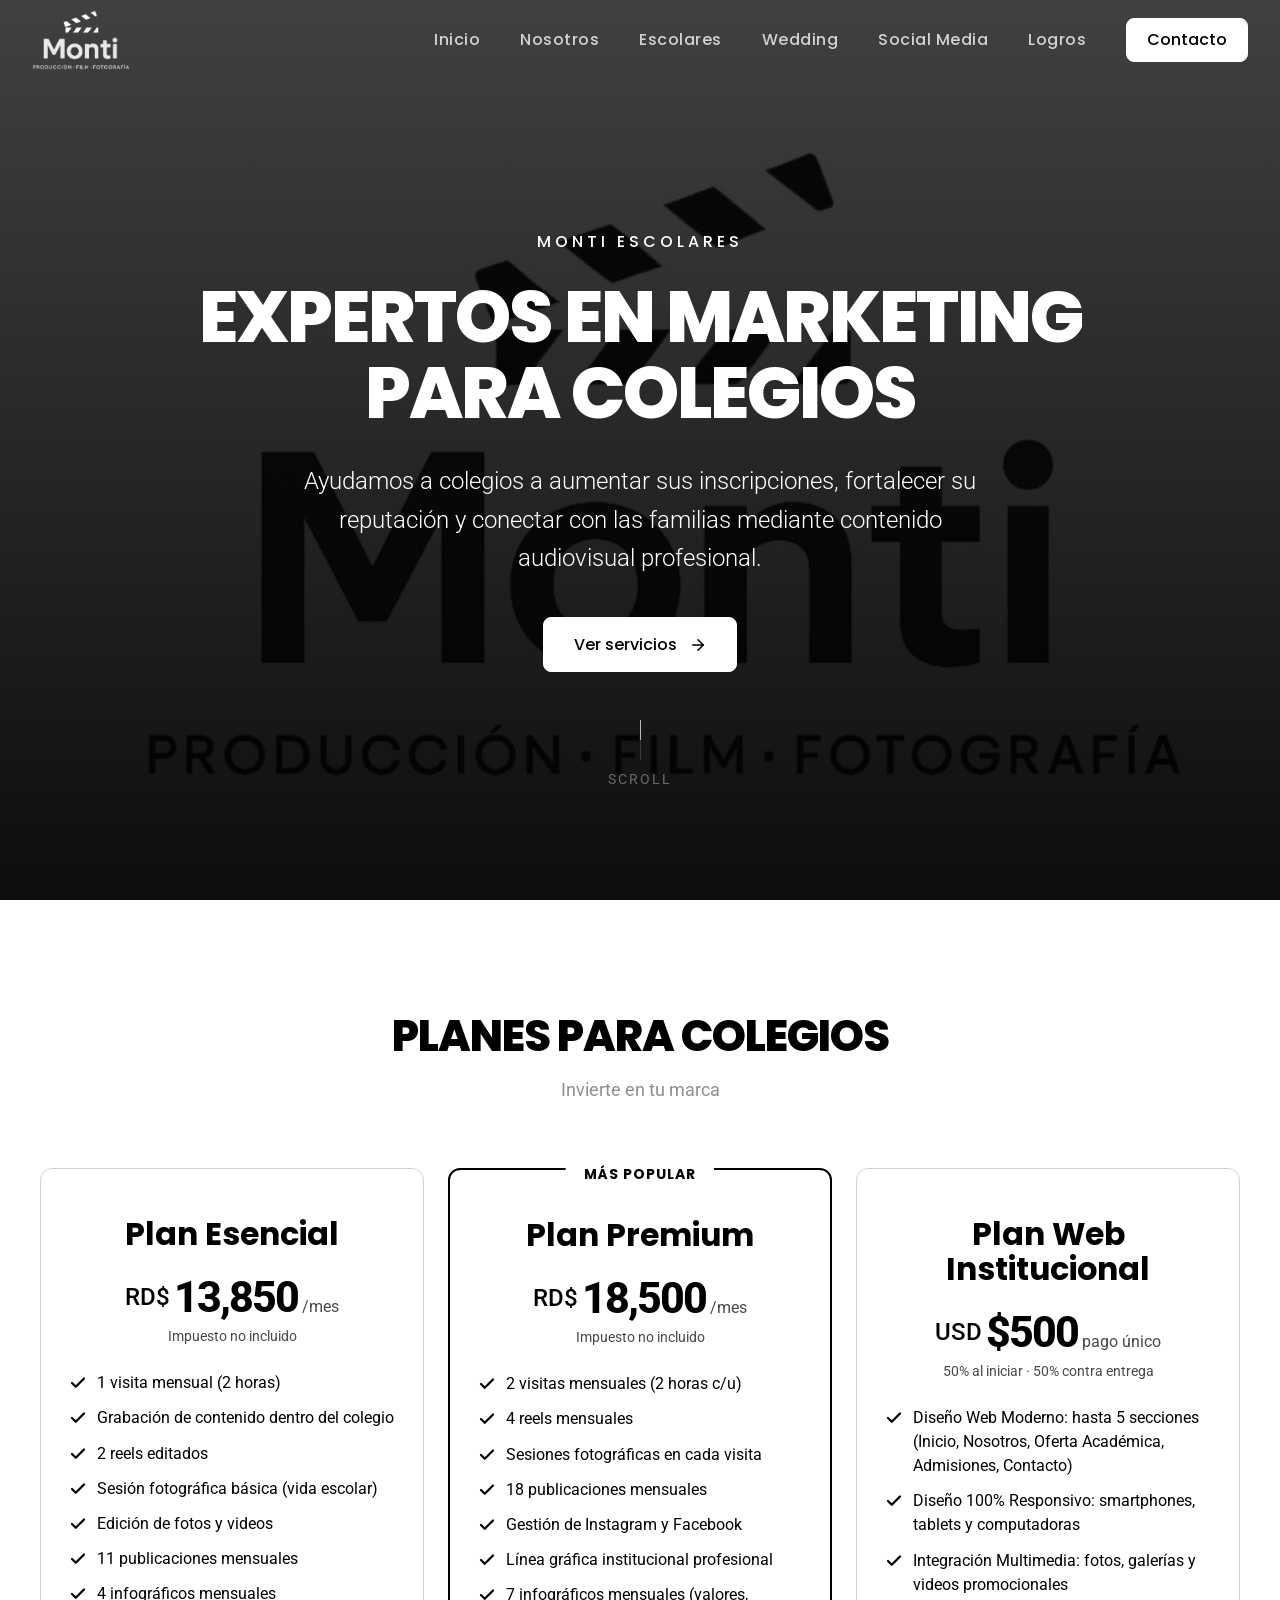
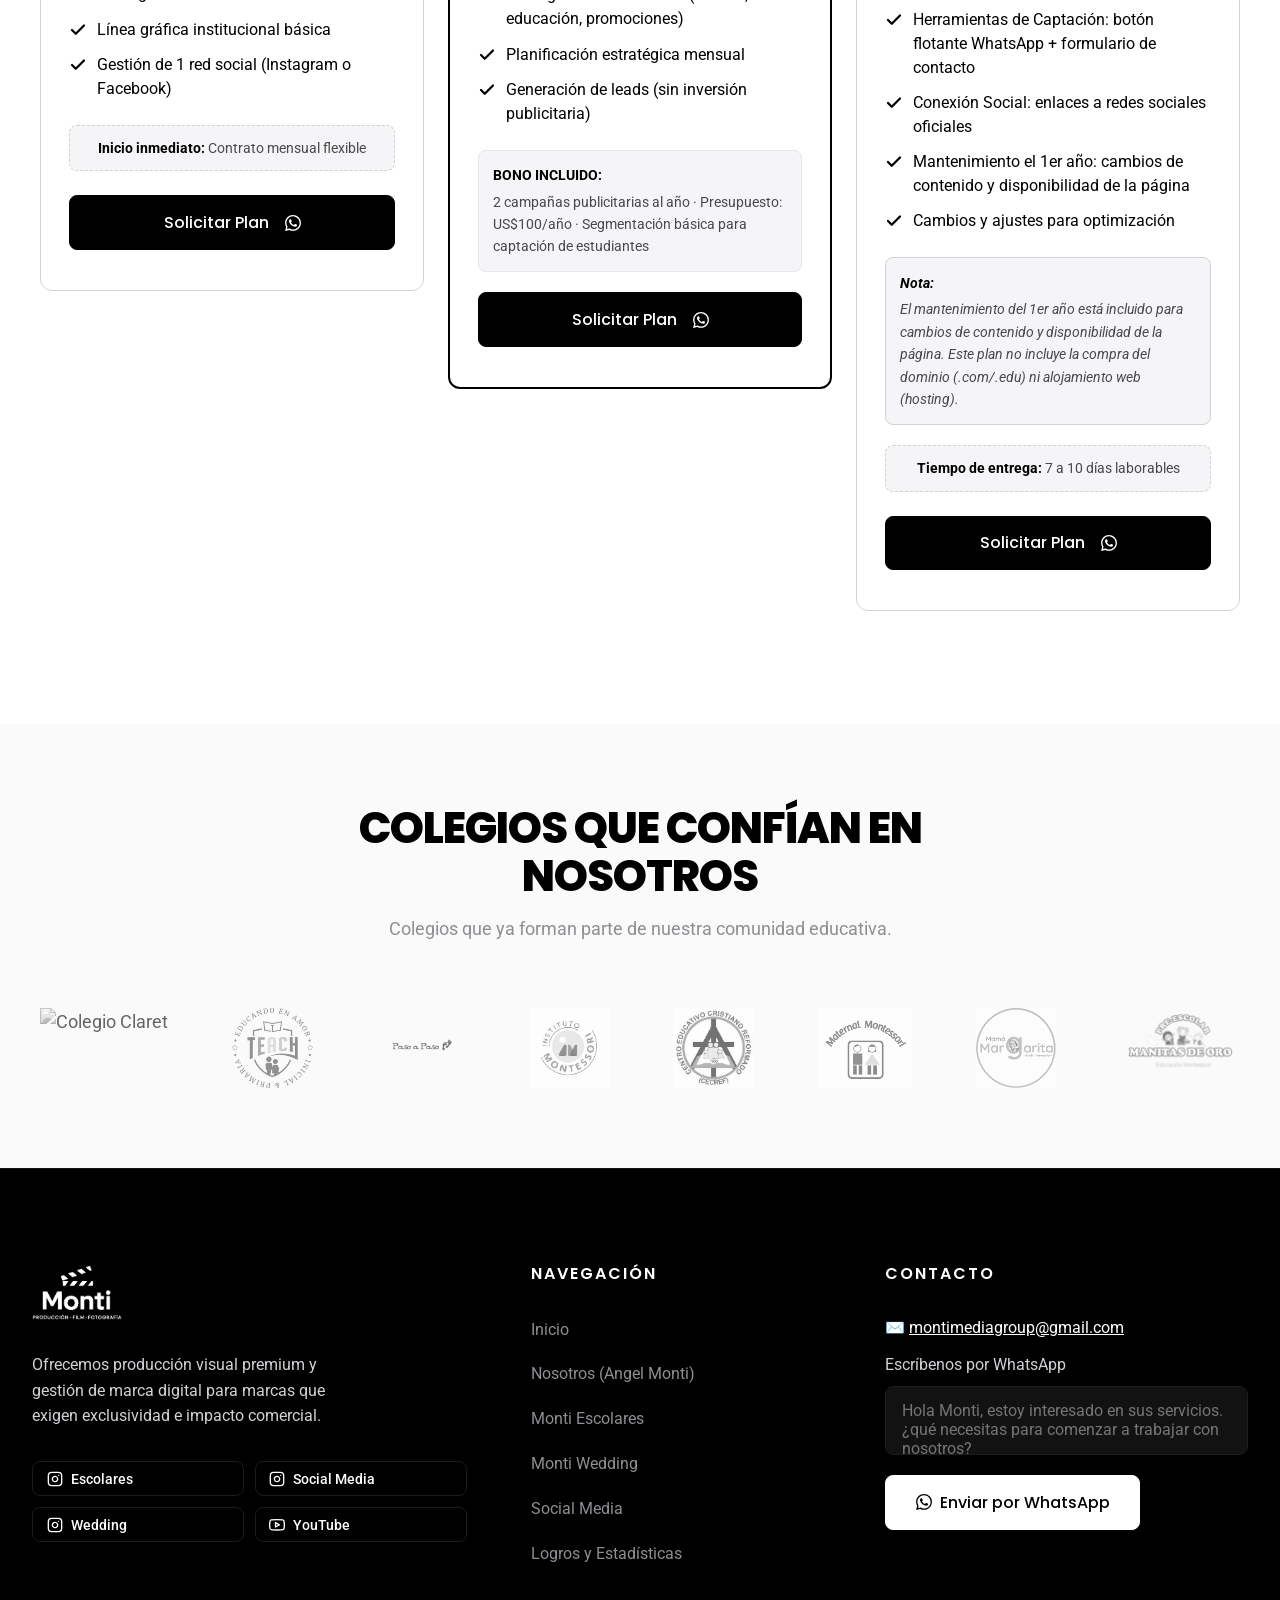
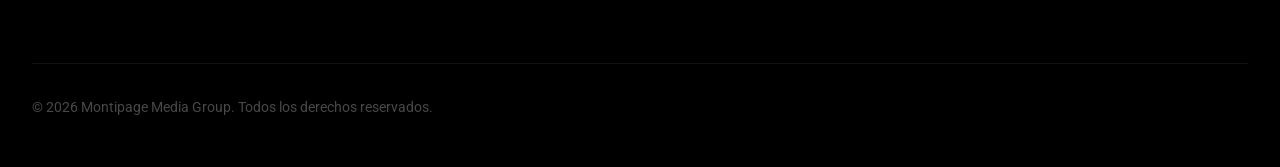
==== commit 5a06452d: "Actualización general: hero estandarizado, footer con contacto/redes, tarjetas escolares, reestructu" ====
--- a/monti-escolares.html
+++ b/monti-escolares.html
@@ -16,60 +16,20 @@
     <meta property="og:url" content="https://montipage.com/monti-escolares">
 
     <!-- CSS Link -->
+    <link rel="stylesheet" href="css/base.css">
+    <link rel="stylesheet" href="css/layout.css">
+    <link rel="stylesheet" href="css/hero.css">
+    <link rel="stylesheet" href="css/components.css">
+    <link rel="stylesheet" href="css/pages/escolares.css">
     <link rel="stylesheet" href="index.css?v=2">
-    <style>
-        .hero.hero-sm {
-            min-height: 680px !important;
-            height: auto !important;
-            padding-top: 150px !important;
-            padding-bottom: 60px !important;
-            display: flex !important;
-            flex-direction: column !important;
-            align-items: center !important;
-            justify-content: flex-start !important;
-            box-sizing: border-box !important;
-        }
-
-        .hero-content {
-            margin-top: 10px !important;
-            padding-top: 0 !important;
-        }
-
-        .hero-sm .hero-title {
-            font-size: calc(var(--fs-xxl) - 2px) !important;
-        }
-    </style>
 </head>
 
 <body>
 
     <!-- ==========================================
-       HEADER / NAVIGATION
-       ========================================== -->
-    <header class="header" id="header">
-        <div class="nav-container container">
-            <a href="index.html" class="nav-logo light-theme" id="nav-logo-wrapper">
-                <img src="monti_clean.png" alt="Monti Logo" id="logo-img">
-            </a>
-
-            <button class="nav-toggle" id="nav-toggle" aria-label="Abrir menú">
-                <span></span>
-                <span></span>
-                <span></span>
-            </button>
-
-            <nav class="nav-menu" id="nav-menu">
-                <a href="index.html" class="nav-link">Inicio</a>
-                <a href="index.html#about" class="nav-link">Nosotros</a>
-                <a href="monti-escolares.html" class="nav-link" style="color: var(--color-light);">Escolares</a>
-                <a href="monti-estudio.html" class="nav-link">Wedding</a>
-                <a href="monti-social.html" class="nav-link">Social Media</a>
-                <a href="index.html#stats" class="nav-link">Logros</a>
-                <a href="index.html#contact" class="nav-link btn btn-light"
-                    style="padding: 0.5rem 1.25rem;">Contacto</a>
-            </nav>
-        </div>
-    </header>
+       HEADER / NAVIGATION (cargado via partial)
+       ========================================== -->
+    <div data-include="partials/header.html" data-active-page="escolares"></div>
 
     <!-- ==========================================
        HERO SECTION (Full-screen banner)
@@ -84,8 +44,8 @@
 
         <div class="hero-content">
             <p class="hero-tagline">Monti Escolares</p>
-            <h1 class="hero-title" style="color: #ffffff;">EXPERTOS EN MARKETING PARA COLEGIOS</h1>
-            <p class="hero-subtitle" style="color: #ffffff;">Ayudamos a colegios a aumentar sus inscripciones,
+            <h1 class="hero-title">EXPERTOS EN MARKETING PARA COLEGIOS</h1>
+            <p class="hero-subtitle">Ayudamos a colegios a aumentar sus inscripciones,
                 fortalecer su reputación y conectar con las familias mediante contenido audiovisual profesional.</p>
             <div class="hero-actions">
                 <a href="#service-detail" class="btn btn-light">
@@ -98,8 +58,7 @@
                 </a>
             </div>
 
-            <div class="hero-scroll-indicator"
-                style="position: relative; bottom: auto; left: auto; transform: none; margin-top: 3rem;">
+            <div class="hero-scroll-indicator">
                 <span></span>
                 SCROLL
             </div>
@@ -304,103 +263,9 @@
     </section>
 
     <!-- ==========================================
-       FOOTER & CONTACT
-       ========================================== -->
-    <footer class="footer" id="contact">
-        <div class="container">
-            <div class="footer-grid">
-                <div class="footer-info reveal">
-                    <img src="monti_clean.png" alt="Monti Logo Blanco" class="footer-logo">
-                    <p>Ofrecemos producción visual premium y gestión de marca digital para marcas que exigen
-                        exclusividad e impacto comercial.</p>
-                    <div class="footer-socials">
-                        <a href="https://www.instagram.com/montifotografiaescolares/" class="social-icon"
-                            aria-label="Instagram Escolares">
-                            <svg width="16" height="16" viewBox="0 0 24 24" fill="none" stroke="currentColor"
-                                stroke-width="2" stroke-linecap="round" stroke-linejoin="round">
-                                <rect x="2" y="2" width="20" height="20" rx="5" ry="5"></rect>
-                                <path d="M16 11.37A4 4 0 1 1 12.63 8 4 4 0 0 1 16 11.37z"></path>
-                                <line x1="17.5" y1="6.5" x2="17.51" y2="6.5"></line>
-                            </svg>
-                            <span>Escolares</span>
-                        </a>
-                        <a href="https://www.instagram.com/montiproductoravisual?igsh=Yms5MHN0YmhvdnZw"
-                            class="social-icon" aria-label="Instagram Social Media">
-                            <svg width="16" height="16" viewBox="0 0 24 24" fill="none" stroke="currentColor"
-                                stroke-width="2" stroke-linecap="round" stroke-linejoin="round">
-                                <rect x="2" y="2" width="20" height="20" rx="5" ry="5"></rect>
-                                <path d="M16 11.37A4 4 0 1 1 12.63 8 4 4 0 0 1 16 11.37z"></path>
-                                <line x1="17.5" y1="6.5" x2="17.51" y2="6.5"></line>
-                            </svg>
-                            <span>Social Media</span>
-                        </a>
-                        <a href="https://www.instagram.com/montifotografiaestudio_?igsh=dm5peGhteGZwYTlv"
-                            class="social-icon" aria-label="Instagram Wedding">
-                            <svg width="16" height="16" viewBox="0 0 24 24" fill="none" stroke="currentColor"
-                                stroke-width="2" stroke-linecap="round" stroke-linejoin="round">
-                                <rect x="2" y="2" width="20" height="20" rx="5" ry="5"></rect>
-                                <path d="M16 11.37A4 4 0 1 1 12.63 8 4 4 0 0 1 16 11.37z"></path>
-                                <line x1="17.5" y1="6.5" x2="17.51" y2="6.5"></line>
-                            </svg>
-                            <span>Wedding</span>
-                        </a>
-                        <a href="https://www.youtube.com/@MontiMediaGroup-i1o" class="social-icon" aria-label="YouTube">
-                            <svg width="16" height="16" viewBox="0 0 24 24" fill="none" stroke="currentColor"
-                                stroke-width="2" stroke-linecap="round" stroke-linejoin="round">
-                                <path
-                                    d="M22.54 6.42a2.78 2.78 0 0 0-1.95-1.96C18.88 4 12 4 12 4s-6.88 0-8.59.46a2.78 2.78 0 0 0-1.95 1.96A29 29 0 0 0 1 11.75a29 29 0 0 0 .46 5.33A2.78 2.78 0 0 0 3.41 19c1.71.46 8.59.46 8.59.46s6.88 0 8.59-.46a2.78 2.78 0 0 0 1.95-1.96 29 29 0 0 0 .46-5.29 29 29 0 0 0-.46-5.33z">
-                                </path>
-                                <polygon points="9.75 15.02 15.5 11.75 9.75 8.48 9.75 15.02"></polygon>
-                            </svg>
-                            <span>YouTube</span>
-                        </a>
-                    </div>
-                </div>
-
-                <div class="footer-nav reveal delay-100">
-                    <h3 class="footer-title">Navegación</h3>
-                    <ul class="footer-links">
-                        <li><a href="index.html" class="footer-link">Inicio</a></li>
-                        <li><a href="index.html#about" class="footer-link">Nosotros (Angel Monti)</a></li>
-                        <li><a href="monti-escolares.html" class="footer-link">Monti Escolares</a></li>
-                        <li><a href="monti-estudio.html" class="footer-link">Monti Wedding</a></li>
-                        <li><a href="monti-social.html" class="footer-link">Social Media</a></li>
-                        <li><a href="index.html#stats" class="footer-link">Logros y Estadísticas</a></li>
-                    </ul>
-                </div>
-
-                <div class="footer-contact reveal delay-200">
-                    <h3 class="footer-title">Contacto</h3>
-
-                    <p style="margin-bottom: 0.75rem; color: var(--color-gray-300); font-size: var(--fs-sm);">
-                        ✉️ <a href="mailto:montimediagroup@gmail.com"
-                            style="color: var(--color-light); text-decoration: underline;">montimediagroup@gmail.com</a>
-                    </p>
-
-                    <p style="font-size: var(--fs-sm); margin-bottom: 0.5rem; color: var(--color-gray-300);">
-                        Escríbenos por WhatsApp
-                    </p>
-                    <div class="form-group" style="margin-bottom: 0.75rem;">
-                        <textarea id="footer-wp-message" class="form-control" rows="2"
-                            placeholder="Hola Monti, estoy interesado en sus servicios. ¿qué necesitas para comenzar a trabajar con nosotros?"
-                            style="resize: none; font-size: var(--fs-sm);"></textarea>
-                    </div>
-                    <button id="footer-wp-btn" class="btn footer-btn"
-                        style="display: flex; align-items: center; justify-content: center; gap: 0.5rem;">
-                        <svg width="16" height="16" viewBox="0 0 24 24" fill="currentColor">
-                            <path
-                                d="M17.472 14.382c-.297-.149-1.758-.867-2.03-.967-.273-.099-.471-.148-.67.15-.197.297-.767.966-.94 1.164-.173.199-.347.223-.644.075-.297-.15-1.255-.463-2.39-1.475-.883-.788-1.48-1.761-1.653-2.059-.173-.297-.018-.458.13-.606.134-.133.298-.347.446-.52.149-.174.198-.298.298-.497.099-.198.05-.371-.025-.52-.075-.149-.669-1.612-.916-2.207-.242-.579-.487-.5-.669-.51-.173-.008-.371-.01-.57-.01-.198 0-.52.074-.792.372-.272.297-1.04 1.016-1.04 2.479 0 1.462 1.065 2.875 1.213 3.074.149.198 2.096 3.2 5.077 4.487.709.306 1.262.489 1.694.625.712.227 1.36.195 1.871.118.571-.085 1.758-.719 2.006-1.413.248-.694.248-1.289.173-1.413-.074-.124-.272-.198-.57-.347m-5.421 7.403h-.004a9.87 9.87 0 01-5.031-1.378l-.361-.214-3.741.982.998-3.648-.235-.374a9.86 9.86 0 01-1.51-5.26c.001-5.45 4.436-9.884 9.888-9.884 2.64 0 5.122 1.03 6.988 2.898a9.825 9.825 0 012.893 6.994c-.003 5.45-4.437 9.884-9.885 9.884m8.413-18.297A11.815 11.815 0 0012.05 0C5.495 0 .16 5.335.157 11.892c0 2.096.547 4.142 1.588 5.945L.057 24l6.305-1.654a11.882 11.882 0 005.683 1.448h.005c6.554 0 11.89-5.335 11.893-11.893a11.821 11.821 0 00-3.48-8.413z" />
-                        </svg>
-                        Enviar por WhatsApp
-                    </button>
-                </div>
-            </div>
-
-            <div class="footer-bottom">
-                <p>&copy; 2026 Montipage Media Group. Todos los derechos reservados.</p>
-            </div>
-        </div>
-    </footer>
+       FOOTER & CONTACT (cargado via partial)
+       ========================================== -->
+    <div data-include="partials/footer.html"></div>
 
     <!-- ==========================================
        JAVASCRIPT
--- a/css/base.css
+++ b/css/base.css
@@ -0,0 +1,138 @@
+/* ==========================================================================
+   DESIGN SYSTEM - MONTIPAGE MEDIA GROUP
+   ========================================================================== */
+
+/* Fonts Import */
+@import url('https://fonts.googleapis.com/css2?family=Poppins:wght@300;400;500;600;700;800&family=Roboto:wght@300;400;500;700&display=swap');
+
+/* Design Tokens & Variables */
+:root {
+    /* Color System */
+    --color-black: #000000;
+    --color-dark: #0a0a0a;
+    --color-light: #ffffff;
+    --color-offwhite: #fafafa;
+    --color-gray-100: #f5f5f7;
+    --color-gray-200: #e5e5e7;
+    --color-gray-300: #d1d1d6;
+    --color-gray-500: #8e8e93;
+    --color-gray-700: #48484a;
+    --color-gray-800: #1c1c1e;
+    --color-gray-900: #121212;
+
+    /* Accent Colors (Minimal Monochrome) */
+    --accent-color: var(--color-light);
+    --accent-color-rgb: 255, 255, 255;
+
+    /* Semantic Mappings */
+    --bg-primary: var(--color-light);
+    --bg-secondary: var(--color-gray-100);
+    --bg-dark-section: var(--color-dark);
+    --bg-card: var(--color-light);
+    --bg-card-dark: var(--color-gray-900);
+
+    --text-primary: var(--color-black);
+    --text-secondary: var(--color-gray-700);
+    --text-muted: var(--color-gray-500);
+    --text-inverse: var(--color-light);
+
+    --border-color: var(--color-gray-200);
+    --border-color-dark: rgba(255, 255, 255, 0.08);
+
+    /* Fonts */
+    --font-heading: 'Poppins', -apple-system, BlinkMacSystemFont, "Segoe UI", Roboto, Helvetica, Arial, sans-serif;
+    --font-body: 'Roboto', -apple-system, BlinkMacSystemFont, "Segoe UI", Roboto, Helvetica, Arial, sans-serif;
+
+    /* Typography Fluid Scale (clamp) */
+    --fs-xs: clamp(0.75rem, 0.7rem + 0.25vw, 0.875rem);
+    --fs-sm: clamp(0.875rem, 0.8rem + 0.3vw, 1rem);
+    --fs-base: clamp(1rem, 0.95rem + 0.4vw, 1.125rem);
+    --fs-md: clamp(1.25rem, 1.15rem + 0.6vw, 1.5rem);
+    --fs-lg: clamp(1.5rem, 1.35rem + 0.8vw, 2rem);
+    --fs-xl: clamp(2rem, 1.75rem + 1.2vw, 3rem);
+    --fs-xxl: clamp(3rem, 2.5rem + 2.5vw, 5.5rem);
+    /* Giant headings for Hero */
+
+    /* Layout */
+    --max-width: 1400px;
+    --header-height: 80px;
+    --border-radius: 12px;
+    --border-radius-sm: 8px;
+    --transition-smooth: all 0.4s cubic-bezier(0.16, 1, 0.3, 1);
+    --transition-fast: all 0.2s ease;
+}
+
+/* Base Reset & Styles */
+*,
+*::before,
+*::after {
+    box-sizing: border-box;
+    margin: 0;
+    padding: 0;
+}
+
+html {
+    scroll-behavior: smooth;
+    font-size: 16px;
+    background-color: var(--color-black);
+    color: var(--text-primary);
+    -webkit-font-smoothing: antialiased;
+    -moz-osx-font-smoothing: grayscale;
+}
+
+body {
+    font-family: var(--font-body);
+    font-size: var(--fs-base);
+    line-height: 1.6;
+    background-color: var(--bg-primary);
+    overflow-x: hidden;
+}
+
+/* Custom Scrollbar */
+::-webkit-scrollbar {
+    width: 10px;
+}
+
+::-webkit-scrollbar-track {
+    background: var(--color-dark);
+}
+
+::-webkit-scrollbar-thumb {
+    background: var(--color-gray-800);
+    border: 2px solid var(--color-dark);
+    border-radius: 5px;
+}
+
+::-webkit-scrollbar-thumb:hover {
+    background: var(--color-gray-700);
+}
+
+/* Typography elements */
+h1,
+h2,
+h3,
+h4,
+h5,
+h6 {
+    font-family: var(--font-heading);
+    font-weight: 700;
+    line-height: 1.1;
+    color: var(--text-primary);
+}
+
+p {
+    color: var(--text-secondary);
+}
+
+a {
+    color: inherit;
+    text-decoration: none;
+    transition: var(--transition-fast);
+}
+
+img,
+video {
+    max-width: 100%;
+    height: auto;
+    display: block;
+}
--- a/css/layout.css
+++ b/css/layout.css
@@ -0,0 +1,347 @@
+/* ==========================================================================
+   LAYOUT / CONTAINER
+   ========================================================================== */
+.container {
+    max-width: var(--max-width);
+    margin: 0 auto;
+    padding: 0 2rem;
+}
+
+@media (max-width: 768px) {
+    .container {
+        padding: 0 1.25rem;
+    }
+}
+
+.section {
+    padding: 7rem 0;
+    position: relative;
+    overflow: hidden;
+}
+
+@media (max-width: 768px) {
+    .section {
+        padding: 4.5rem 0;
+    }
+}
+
+/* ==========================================================================
+   NAVIGATION BAR
+   ========================================================================== */
+.header {
+    position: fixed;
+    top: 0;
+    left: 0;
+    width: 100%;
+    height: var(--header-height);
+    z-index: 1000;
+    transition: var(--transition-smooth);
+    display: flex;
+    align-items: center;
+}
+
+.header.scrolled {
+    background-color: rgba(10, 10, 10, 0.8);
+    backdrop-filter: blur(12px);
+    -webkit-backdrop-filter: blur(12px);
+    border-bottom: 1px solid var(--border-color-dark);
+    height: 70px;
+}
+
+.header.scrolled .nav-logo img {
+    height: 50px;
+}
+
+.nav-container {
+    display: flex;
+    justify-content: space-between;
+    align-items: center;
+    width: 100%;
+}
+
+.nav-logo {
+    display: flex;
+    align-items: center;
+}
+
+.nav-logo img {
+    height: 60px;
+    width: auto;
+    transition: var(--transition-smooth);
+}
+
+.nav-logo.light-theme img {
+    filter: invert(1);
+    /* Invert black logo lines to white */
+}
+
+.nav-menu {
+    display: flex;
+    gap: 2.5rem;
+    align-items: center;
+}
+
+.nav-link {
+    font-family: var(--font-heading);
+    font-size: var(--fs-sm);
+    font-weight: 500;
+    color: var(--color-gray-300);
+    letter-spacing: 0.5px;
+    position: relative;
+    padding: 0.5rem 0;
+}
+
+.nav-link::after {
+    content: '';
+    position: absolute;
+    bottom: 0;
+    left: 0;
+    width: 0;
+    height: 2px;
+    background-color: var(--color-light);
+    transition: var(--transition-smooth);
+}
+
+.nav-link:hover {
+    color: var(--color-light);
+}
+
+.nav-link:hover::after {
+    width: 100%;
+}
+
+/* Mobile Nav Toggle */
+.nav-toggle {
+    display: none;
+    background: none;
+    border: none;
+    cursor: pointer;
+    padding: 0.5rem;
+    z-index: 1001;
+}
+
+.nav-toggle span {
+    display: block;
+    width: 24px;
+    height: 2px;
+    background-color: var(--color-light);
+    margin-bottom: 5px;
+    transition: var(--transition-smooth);
+}
+
+.nav-toggle span:last-child {
+    margin-bottom: 0;
+}
+
+@media (max-width: 768px) {
+    .nav-toggle {
+        display: block;
+    }
+
+    .nav-menu {
+        position: fixed;
+        top: 0;
+        right: -100%;
+        width: 80%;
+        max-width: 320px;
+        height: auto;
+        min-height: 100vh;
+        background-color: var(--color-dark);
+        flex-direction: column;
+        justify-content: center;
+        gap: 2rem;
+        padding: 6rem 2rem 4rem;
+        transition: var(--transition-smooth);
+        border-left: 1px solid var(--border-color-dark);
+        box-shadow: -10px 0 30px rgba(0, 0, 0, 0.5);
+    }
+
+    .nav-menu.active {
+        right: 0;
+    }
+
+    .nav-link {
+        font-size: var(--fs-md);
+    }
+
+    /* Menu open icon animations */
+    .nav-toggle.active span:nth-child(1) {
+        transform: translateY(7px) rotate(45deg);
+    }
+
+    .nav-toggle.active span:nth-child(2) {
+        opacity: 0;
+    }
+
+    .nav-toggle.active span:nth-child(3) {
+        transform: translateY(-7px) rotate(-45deg);
+    }
+}
+
+/* ==========================================================================
+   FOOTER (High Contrast Black & White)
+   ========================================================================== */
+.footer {
+    background-color: var(--color-black);
+    color: var(--color-light);
+    padding: 6rem 0 3rem;
+    border-top: 1px solid var(--border-color-dark);
+}
+
+.footer-grid {
+    display: grid;
+    grid-template-columns: 1.2fr 0.8fr 1fr;
+    gap: 4rem;
+    margin-bottom: 5rem;
+}
+
+@media (max-width: 992px) {
+    .footer-grid {
+        grid-template-columns: 1fr 1fr;
+        gap: 3rem;
+    }
+}
+
+@media (max-width: 576px) {
+    .footer-grid {
+        grid-template-columns: 1fr;
+    }
+}
+
+.footer-info .footer-logo {
+    height: 55px;
+    width: auto;
+    margin-bottom: 2rem;
+    filter: invert(1) brightness(2.5) contrast(2.5);
+    /* Invert original dark logo to stark white */
+    mix-blend-mode: screen;
+}
+
+.footer-info p {
+    color: var(--color-gray-300);
+    max-width: 320px;
+    margin-bottom: 2rem;
+    font-size: var(--fs-sm);
+}
+
+.footer-socials {
+    display: grid;
+    grid-template-columns: 1fr 1fr;
+    gap: 0.65rem;
+}
+
+.social-icon {
+    display: flex;
+    align-items: center;
+    gap: 0.5rem;
+    padding: 0.55rem 0.85rem;
+    border-radius: var(--border-radius-sm);
+    border: 1px solid var(--color-gray-800);
+    color: var(--color-light);
+    font-size: var(--fs-xs);
+    font-family: var(--font-body);
+    font-weight: 500;
+    white-space: nowrap;
+    transition: var(--transition-smooth);
+    text-decoration: none;
+    line-height: 1;
+}
+
+.social-icon svg {
+    flex-shrink: 0;
+}
+
+.social-icon:hover {
+    background-color: var(--color-light);
+    color: var(--color-black);
+    border-color: var(--color-light);
+    transform: translateY(-2px);
+}
+
+.footer-title {
+    font-family: var(--font-heading);
+    font-size: var(--fs-sm);
+    font-weight: 600;
+    text-transform: uppercase;
+    letter-spacing: 2px;
+    margin-bottom: 2rem;
+    color: var(--color-light);
+}
+
+.footer-links {
+    list-style: none;
+}
+
+.footer-links li {
+    margin-bottom: 1rem;
+}
+
+.footer-link {
+    color: var(--color-gray-500);
+    font-size: var(--fs-sm);
+}
+
+.footer-link:hover {
+    color: var(--color-light);
+    padding-left: 3px;
+}
+
+/* Footer Form Minimal */
+.footer-contact-form {
+    display: flex;
+    flex-direction: column;
+    gap: 1rem;
+}
+
+.form-group {
+    position: relative;
+}
+
+.form-control {
+    width: 100%;
+    padding: 0.9rem 1rem;
+    background-color: var(--color-gray-900);
+    border: 1px solid var(--color-gray-800);
+    border-radius: var(--border-radius-sm);
+    color: var(--color-light);
+    font-family: var(--font-body);
+    font-size: var(--fs-sm);
+    transition: var(--transition-smooth);
+}
+
+.form-control:focus {
+    outline: none;
+    border-color: var(--color-light);
+    background-color: var(--color-black);
+}
+
+.footer-btn {
+    background-color: var(--color-light);
+    color: var(--color-black);
+    border-color: var(--color-light);
+    justify-content: center;
+}
+
+.footer-btn:hover {
+    background-color: var(--color-black);
+    color: var(--color-light);
+}
+
+/* Footer Bottom */
+.footer-bottom {
+    padding-top: 2rem;
+    border-top: 1px solid var(--color-gray-900);
+    display: flex;
+    justify-content: space-between;
+    align-items: center;
+    font-size: var(--fs-xs);
+    color: var(--color-gray-500);
+}
+
+@media (max-width: 576px) {
+    .footer-bottom {
+        flex-direction: column;
+        gap: 1rem;
+        text-align: center;
+    }
+}
--- a/css/hero.css
+++ b/css/hero.css
@@ -0,0 +1,270 @@
+/* ==========================================================================
+   HERO SECTION
+   ========================================================================== */
+.hero {
+    height: 100vh;
+    width: 100%;
+    position: relative;
+    display: flex;
+    align-items: center;
+    justify-content: center;
+    overflow: hidden;
+    background-color: #1a1a1a;
+}
+
+/* Hero compacto para páginas de servicio */
+.hero.hero-sm {
+    height: 100vh;
+    min-height: 680px;
+}
+
+.hero.hero-sm .hero-video-container video {
+    object-position: center 30%;
+}
+
+.hero-video-container {
+    position: absolute;
+    top: 0;
+    left: 0;
+    width: 100%;
+    height: 100%;
+    z-index: 1;
+}
+
+.hero-video-container video {
+    width: 100%;
+    height: 100%;
+    object-fit: cover;
+    opacity: 0.45;
+}
+
+@media (max-width: 768px) {
+    .hero.hero-sm .hero-video-container video {
+        object-position: center 30%;
+    }
+}
+
+/* Carrusel CSS-only cross-fade (imágenes 2-17, la 1 está como fondo del hero) */
+.hero-carousel-bg {
+    position: absolute;
+    top: 0;
+    left: 0;
+    width: 100%;
+    height: 100%;
+    background-size: cover;
+    background-position: center 30%;
+    opacity: 0;
+    animation: heroFade 45s ease-in-out infinite;
+    z-index: 1;
+}
+
+.hero-overlay {
+    position: absolute;
+    top: 0;
+    left: 0;
+    width: 100%;
+    height: 100%;
+    background: linear-gradient(to bottom, rgba(0, 0, 0, 0.5) 0%, rgba(0, 0, 0, 0.9) 100%);
+    z-index: 2;
+}
+
+.hero-content {
+    position: relative;
+    z-index: 3;
+    text-align: center;
+    color: var(--color-light);
+    max-width: 1000px;
+    padding: 0 1.5rem;
+    margin-top: calc(var(--header-height) + 2.5rem);
+}
+
+.hero-content h1,
+.hero-content p {
+    color: var(--color-light);
+}
+
+.hero-tagline {
+    font-family: var(--font-heading);
+    font-size: var(--fs-sm);
+    font-weight: 500;
+    text-transform: uppercase;
+    letter-spacing: 4px;
+    margin-bottom: 1.5rem;
+    color: var(--color-gray-300);
+    opacity: 0;
+    transform: translateY(20deg);
+    animation: fadeUp 1.2s cubic-bezier(0.16, 1, 0.3, 1) forwards 0.2s;
+}
+
+.hero-title {
+    font-family: var(--font-heading);
+    font-size: var(--fs-xxl);
+    font-weight: 800;
+    line-height: 1.05;
+    letter-spacing: -2px;
+    margin-bottom: 2rem;
+    opacity: 0;
+    transform: translateY(30px);
+    animation: fadeUp 1.2s cubic-bezier(0.16, 1, 0.3, 1) forwards 0.4s;
+}
+
+.hero-subtitle {
+    font-family: var(--font-body);
+    font-size: var(--fs-md);
+    font-weight: 300;
+    max-width: 700px;
+    margin: 0 auto 2.5rem;
+    color: var(--color-gray-300);
+    opacity: 0;
+    transform: translateY(25px);
+    animation: fadeUp 1.2s cubic-bezier(0.16, 1, 0.3, 1) forwards 0.6s;
+}
+
+.hero-actions {
+    opacity: 0;
+    transform: translateY(20px);
+    animation: fadeUp 1.2s cubic-bezier(0.16, 1, 0.3, 1) forwards 0.8s;
+}
+
+/* Animations */
+@keyframes fadeUp {
+    to {
+        opacity: 1;
+        transform: translateY(0);
+    }
+}
+
+/* Scroll indicator */
+.hero-scroll-indicator {
+    position: absolute;
+    bottom: 2.5rem;
+    left: 50%;
+    transform: translateX(-50%);
+    z-index: 3;
+    display: flex;
+    flex-direction: column;
+    align-items: center;
+    gap: 0.5rem;
+    color: var(--color-gray-500);
+    font-size: var(--fs-xs);
+    letter-spacing: 2px;
+    text-transform: uppercase;
+    opacity: 0.7;
+}
+
+/* When scroll indicator is inside hero-content (relative positioning) */
+.hero-content .hero-scroll-indicator {
+    position: relative;
+    bottom: auto;
+    left: auto;
+    transform: none;
+    margin-top: 3rem;
+}
+
+.hero-scroll-indicator span {
+    width: 1px;
+    height: 40px;
+    background-color: var(--color-gray-700);
+    position: relative;
+    overflow: hidden;
+}
+
+.hero-scroll-indicator span::after {
+    content: '';
+    position: absolute;
+    top: 0;
+    left: 0;
+    width: 100%;
+    height: 50%;
+    background-color: var(--color-light);
+    animation: scrollPin 2s cubic-bezier(0.16, 1, 0.3, 1) infinite;
+}
+
+@keyframes scrollPin {
+    0% {
+        top: -50%;
+    }
+
+    100% {
+        top: 100%;
+    }
+}
+
+/* Reglas de animation-delay (15 imágenes, 45s total) */
+.hero-carousel-bg:nth-child(1) {
+    animation-delay: 0s;
+}
+
+.hero-carousel-bg:nth-child(2) {
+    animation-delay: 3s;
+}
+
+.hero-carousel-bg:nth-child(3) {
+    animation-delay: 6s;
+}
+
+.hero-carousel-bg:nth-child(4) {
+    animation-delay: 9s;
+}
+
+.hero-carousel-bg:nth-child(5) {
+    animation-delay: 12s;
+}
+
+.hero-carousel-bg:nth-child(6) {
+    animation-delay: 15s;
+}
+
+.hero-carousel-bg:nth-child(7) {
+    animation-delay: 18s;
+}
+
+.hero-carousel-bg:nth-child(8) {
+    animation-delay: 21s;
+}
+
+.hero-carousel-bg:nth-child(9) {
+    animation-delay: 24s;
+}
+
+.hero-carousel-bg:nth-child(10) {
+    animation-delay: 27s;
+}
+
+.hero-carousel-bg:nth-child(11) {
+    animation-delay: 30s;
+}
+
+.hero-carousel-bg:nth-child(12) {
+    animation-delay: 33s;
+}
+
+.hero-carousel-bg:nth-child(13) {
+    animation-delay: 36s;
+}
+
+.hero-carousel-bg:nth-child(14) {
+    animation-delay: 39s;
+}
+
+.hero-carousel-bg:nth-child(15) {
+    animation-delay: 42s;
+}
+
+@keyframes heroFade {
+
+    0%,
+    1.6% {
+        opacity: 0;
+    }
+
+    2.6%,
+    4.7% {
+        opacity: 1;
+    }
+
+    6.6%,
+    100% {
+        opacity: 0;
+    }
+}
--- a/css/components.css
+++ b/css/components.css
@@ -0,0 +1,749 @@
+/* ==========================================================================
+   BUTTONS
+   ========================================================================== */
+.btn {
+    display: inline-flex;
+    align-items: center;
+    gap: 0.75rem;
+    padding: 0.85rem 1.85rem;
+    font-family: var(--font-heading);
+    font-weight: 500;
+    font-size: var(--fs-sm);
+    border-radius: var(--border-radius-sm);
+    cursor: pointer;
+    transition: var(--transition-smooth);
+    position: relative;
+    overflow: hidden;
+    border: 1px solid transparent;
+}
+
+.btn-primary {
+    background-color: var(--color-black);
+    color: var(--color-light);
+    border-color: var(--color-black);
+}
+
+.btn-primary:hover {
+    background-color: transparent;
+    color: var(--color-black);
+    border-color: var(--color-black);
+}
+
+.btn-outline {
+    background-color: transparent;
+    color: var(--color-black);
+    border: 1px solid var(--color-black);
+}
+
+.btn-outline:hover {
+    background-color: var(--color-black);
+    color: var(--color-light);
+}
+
+.btn-light {
+    background-color: var(--color-light);
+    color: var(--color-black);
+    border-color: var(--color-light);
+}
+
+.btn-light:hover {
+    background-color: transparent;
+    color: var(--color-light);
+    border-color: var(--color-light);
+}
+
+.btn svg {
+    transition: transform 0.3s ease;
+}
+
+.btn:hover svg {
+    transform: translateX(4px);
+}
+
+/* ==========================================================================
+   ABOUT / LEADER SECTION (Angel Monti)
+   ========================================================================== */
+.about-section {
+    background-color: var(--bg-primary);
+    color: var(--text-primary);
+}
+
+.about-grid {
+    display: grid;
+    grid-template-columns: 1.1fr 1.3fr;
+    gap: 5rem;
+    align-items: center;
+}
+
+@media (max-width: 992px) {
+    .about-grid {
+        grid-template-columns: 1fr;
+        gap: 3.5rem;
+    }
+}
+
+.about-image-wrapper {
+    position: relative;
+    border-radius: var(--border-radius);
+    overflow: hidden;
+    box-shadow: 0 20px 40px rgba(0, 0, 0, 0.05);
+}
+
+.about-img {
+    width: 100%;
+    height: 550px;
+    object-fit: cover;
+    transition: var(--transition-smooth);
+}
+
+.about-image-wrapper:hover .about-img {
+    transform: scale(1.03);
+}
+
+.about-title-tag {
+    font-family: var(--font-heading);
+    font-size: var(--fs-sm);
+    font-weight: 600;
+    color: var(--text-muted);
+    text-transform: uppercase;
+    letter-spacing: 2px;
+    margin-bottom: 0.75rem;
+}
+
+.about-name {
+    font-size: var(--fs-xl);
+    font-weight: 800;
+    letter-spacing: -1px;
+    margin-bottom: 1.5rem;
+    position: relative;
+}
+
+.about-description {
+    margin-bottom: 1.5rem;
+    font-size: var(--fs-base);
+    color: var(--text-secondary);
+}
+
+.about-quote {
+    font-style: italic;
+    border-left: 3px solid var(--color-black);
+    padding-left: 1.25rem;
+    margin: 2rem 0;
+    font-size: var(--fs-base);
+    font-weight: 500;
+}
+
+/* ==========================================================================
+   STATISTICS SECTION (Logros)
+   ========================================================================== */
+.stats-section {
+    background-color: var(--color-dark);
+    color: var(--color-light);
+    border-top: 1px solid var(--border-color-dark);
+    border-bottom: 1px solid var(--border-color-dark);
+    padding: 6rem 0;
+}
+
+.stats-grid {
+    display: grid;
+    grid-template-columns: repeat(3, 1fr);
+    gap: 3rem;
+    text-align: center;
+}
+
+.stat-item {
+    display: flex;
+    flex-direction: column;
+    align-items: center;
+    gap: 0.75rem;
+}
+
+.stat-number {
+    font-family: var(--font-heading);
+    font-size: clamp(3.5rem, 3rem + 2vw, 5.5rem);
+    font-weight: 800;
+    line-height: 1;
+    color: var(--color-light);
+    letter-spacing: -2px;
+}
+
+.stat-label {
+    font-family: var(--font-heading);
+    font-size: var(--fs-sm);
+    font-weight: 600;
+    text-transform: uppercase;
+    letter-spacing: 2px;
+    color: var(--color-gray-500);
+}
+
+.stat-desc {
+    font-size: var(--fs-xs);
+    color: var(--color-gray-400);
+    max-width: 250px;
+    margin-top: 0.5rem;
+    line-height: 1.5;
+}
+
+@media (max-width: 768px) {
+    .stats-grid {
+        grid-template-columns: 1fr;
+        gap: 4rem;
+    }
+}
+
+/* ==========================================================================
+   SERVICES SECTION (Servicios)
+   ========================================================================== */
+.services-section {
+    background-color: var(--bg-primary);
+}
+
+.services-header {
+    text-align: center;
+    max-width: 700px;
+    margin: 0 auto 5rem;
+}
+
+.services-header h2 {
+    font-size: var(--fs-xl);
+    font-weight: 800;
+    letter-spacing: -1px;
+    margin-bottom: 1rem;
+}
+
+.services-header p {
+    color: var(--text-muted);
+}
+
+.services-grid {
+    display: grid;
+    grid-template-columns: repeat(3, 1fr);
+    gap: 2rem;
+}
+
+.service-card {
+    background-color: var(--color-gray-100);
+    border: 1px solid var(--border-color);
+    border-radius: var(--border-radius);
+    padding: 3.5rem 2.5rem;
+    display: flex;
+    flex-direction: column;
+    justify-content: space-between;
+    transition: var(--transition-smooth);
+}
+
+.service-card:hover {
+    transform: translateY(-5px);
+    background-color: var(--color-light);
+    box-shadow: 0 20px 40px rgba(0, 0, 0, 0.04);
+    border-color: var(--color-gray-300);
+}
+
+.service-card-dark {
+    background-color: var(--color-black);
+    color: var(--color-light);
+    border-color: var(--color-gray-900);
+}
+
+.service-card-dark:hover {
+    background-color: var(--color-gray-900);
+    border-color: var(--color-gray-800);
+    box-shadow: 0 20px 40px rgba(0, 0, 0, 0.4);
+}
+
+.service-icon {
+    width: 54px;
+    height: 54px;
+    border-radius: 50%;
+    background-color: var(--color-gray-200);
+    display: flex;
+    align-items: center;
+    justify-content: center;
+    margin-bottom: 2.5rem;
+    transition: var(--transition-smooth);
+    color: var(--color-black);
+}
+
+.service-card-dark .service-icon {
+    background-color: rgba(255, 255, 255, 0.08);
+    color: var(--color-light);
+}
+
+.service-card:hover .service-icon {
+    transform: scale(1.08);
+}
+
+.service-title {
+    font-size: var(--fs-lg);
+    font-weight: 700;
+    margin-bottom: 1.25rem;
+    letter-spacing: -0.5px;
+    color: var(--text-primary);
+}
+
+.service-card-dark .service-title {
+    color: var(--color-light);
+}
+
+.service-desc {
+    font-size: var(--fs-sm);
+    color: var(--text-secondary);
+    margin-bottom: 2.5rem;
+    line-height: 1.6;
+}
+
+.service-card-dark .service-desc {
+    color: var(--color-gray-300);
+}
+
+.service-tags {
+    display: flex;
+    flex-wrap: wrap;
+    gap: 0.5rem;
+}
+
+.service-tag {
+    font-size: var(--fs-xs);
+    padding: 0.4rem 0.85rem;
+    border-radius: 50px;
+    background-color: var(--color-gray-200);
+    color: var(--text-secondary);
+    font-weight: 500;
+}
+
+.service-card-dark .service-tag {
+    background-color: rgba(255, 255, 255, 0.1);
+    color: var(--color-gray-300);
+}
+
+@media (max-width: 992px) {
+    .services-grid {
+        grid-template-columns: repeat(2, 1fr);
+    }
+}
+
+@media (max-width: 768px) {
+    .services-grid {
+        grid-template-columns: 1fr;
+        gap: 1.5rem;
+    }
+}
+
+/* Service cards as links */
+.service-card-link {
+    display: flex;
+    flex-direction: column;
+    justify-content: space-between;
+    text-decoration: none;
+    color: inherit;
+    cursor: pointer;
+    transition: var(--transition-smooth);
+}
+
+.service-card-link:hover {
+    transform: translateY(-8px);
+}
+
+.service-card-link .service-title {
+    transition: var(--transition-smooth);
+}
+
+.service-card-link:hover .service-title {
+    text-decoration: underline;
+    text-underline-offset: 4px;
+}
+
+.service-card-link::after {
+    content: '→';
+    display: inline-block;
+    font-size: var(--fs-md);
+    margin-top: 1rem;
+    align-self: flex-end;
+    color: var(--text-muted);
+    transition: var(--transition-smooth);
+}
+
+.service-card-dark.service-card-link::after {
+    color: var(--color-gray-500);
+}
+
+.service-card-link:hover::after {
+    transform: translateX(6px);
+    color: var(--color-black);
+}
+
+.service-card-dark.service-card-link:hover::after {
+    color: var(--color-light);
+}
+
+/* ==========================================================================
+   SERVICE CARDS WITH BACKGROUND IMAGES
+   ========================================================================== */
+
+/* Base: card con imagen de fondo y overlay */
+.service-card-image {
+    position: relative;
+    background: none !important;
+    border: none !important;
+    overflow: hidden;
+    color: var(--color-light);
+    min-height: 340px;
+}
+
+/* Imagen de fondo */
+.service-card-image::before {
+    content: '';
+    position: absolute;
+    inset: 0;
+    background-size: cover;
+    background-position: center;
+    z-index: 0;
+    transition: transform 0.6s cubic-bezier(0.16, 1, 0.3, 1);
+}
+
+.service-card-image:hover::before {
+    transform: scale(1.08);
+}
+
+/* Overlay como elemento DOM */
+.service-card-overlay {
+    position: absolute;
+    top: 0;
+    left: 0;
+    width: 100%;
+    height: 100%;
+    background: linear-gradient(to bottom,
+            rgba(0, 0, 0, 0.50) 0%,
+            rgba(0, 0, 0, 0.90) 100%);
+    z-index: 1;
+    pointer-events: none;
+}
+
+.service-card-image:hover .service-card-overlay {
+    background: linear-gradient(to bottom,
+            rgba(0, 0, 0, 0.60) 0%,
+            rgba(0, 0, 0, 0.95) 100%);
+}
+
+/* Contenido sobre el overlay */
+.service-card-content {
+    position: relative;
+    z-index: 2;
+    display: flex;
+    flex-direction: column;
+    justify-content: space-between;
+    height: 100%;
+}
+
+/* Texto blanco */
+.service-card-image .service-title {
+    color: var(--color-light);
+}
+
+.service-card-image .service-desc {
+    color: rgba(255, 255, 255, 0.85);
+}
+
+.service-card-image .service-icon {
+    background-color: rgba(255, 255, 255, 0.15);
+    color: var(--color-light);
+}
+
+.service-card-image .service-tag {
+    background-color: rgba(255, 255, 255, 0.15);
+    color: var(--color-light);
+}
+
+.service-card-image.service-card-link::after {
+    color: rgba(255, 255, 255, 0.7);
+}
+
+.service-card-image.service-card-link:hover::after {
+    color: var(--color-light);
+}
+
+/* --- Imágenes específicas por tarjeta --- */
+
+/* Escolares */
+.service-card-escolar::before {
+    background-image: url('../img/escolar-card-bg.jpeg');
+    background-position: center 25%;
+}
+
+/* Wedding */
+.service-card-wedding::before {
+    background-image: url('../img/wedding/plan-recuerdo.jpg');
+    background-position: center 30%;
+}
+
+/* Social Media */
+.service-card-social::before {
+    background-image: url('../img/hero/5983f1442f086c32ec95da35b7cead0c.jpg');
+    background-position: center center;
+}
+
+/* Responsive: altura mínima reducida en móvil */
+@media (max-width: 768px) {
+    .service-card-image {
+        min-height: 280px;
+    }
+}
+
+/* ==========================================================================
+   SCROLL REVEAL UTILITIES
+   ========================================================================== */
+.reveal {
+    opacity: 0;
+    transform: translateY(35px);
+    transition: opacity 0.8s ease, transform 0.8s cubic-bezier(0.16, 1, 0.3, 1);
+    will-change: opacity, transform;
+}
+
+.reveal.active {
+    opacity: 1;
+    transform: translateY(0);
+}
+
+/* Delayed reveals */
+.delay-100 {
+    transition-delay: 0.1s;
+}
+
+.delay-200 {
+    transition-delay: 0.2s;
+}
+
+.delay-300 {
+    transition-delay: 0.3s;
+}
+
+.delay-400 {
+    transition-delay: 0.4s;
+}
+
+/* ==========================================================================
+   NEW SERVICE DETAIL SECTIONS
+   ========================================================================== */
+
+/* Dark variant of .section for alternating backgrounds */
+.section-dark {
+    padding: 7rem 0;
+    position: relative;
+    overflow: hidden;
+    background-color: var(--color-dark);
+    color: var(--color-light);
+}
+
+@media (max-width: 768px) {
+    .section-dark {
+        padding: 4.5rem 0;
+    }
+}
+
+/* Section header (shared by light and dark sections) */
+.section-header {
+    text-align: center;
+    max-width: 700px;
+    margin: 0 auto 4rem;
+}
+
+.section-header h2 {
+    font-family: var(--font-heading);
+    font-size: var(--fs-xl);
+    font-weight: 800;
+    letter-spacing: -1px;
+    margin-bottom: 1rem;
+    color: var(--text-primary);
+}
+
+.section-header p {
+    font-size: var(--fs-base);
+    color: var(--text-muted);
+    line-height: 1.6;
+}
+
+.section-dark .section-header h2 {
+    color: var(--color-light);
+}
+
+.section-dark .section-header p {
+    color: var(--color-gray-300);
+}
+
+/* Split layout: image + content side by side */
+.split-layout {
+    display: grid;
+    grid-template-columns: 1fr 1fr;
+    gap: 4rem;
+    align-items: center;
+}
+
+@media (max-width: 992px) {
+    .split-layout {
+        grid-template-columns: 1fr;
+        gap: 3rem;
+    }
+}
+
+/* Reverse order: content first, image second */
+.split-layout.reverse .split-image {
+    order: 2;
+}
+
+.split-layout.reverse .split-content {
+    order: 1;
+}
+
+@media (max-width: 992px) {
+    .split-layout.reverse .split-image {
+        order: 1;
+    }
+
+    .split-layout.reverse .split-content {
+        order: 2;
+    }
+}
+
+/* Image wrapper */
+.split-image {
+    position: relative;
+    border-radius: var(--border-radius);
+    overflow: hidden;
+    box-shadow: 0 20px 40px rgba(0, 0, 0, 0.05);
+}
+
+.split-image img {
+    width: 100%;
+    height: 450px;
+    object-fit: cover;
+    transition: transform 0.6s cubic-bezier(0.16, 1, 0.3, 1);
+}
+
+.split-image:hover img {
+    transform: scale(1.03);
+}
+
+.section-dark .split-image {
+    box-shadow: 0 20px 40px rgba(0, 0, 0, 0.3);
+}
+
+/* Video overlay container for service previews */
+.video-overlay-container {
+    position: relative;
+    width: 100%;
+    height: 450px;
+    overflow: hidden;
+    border-radius: var(--border-radius);
+}
+
+.video-overlay-container .preview-video {
+    width: 100%;
+    height: 100%;
+    object-fit: cover;
+    display: block;
+}
+
+.video-overlay-container .video-color-overlay {
+    position: absolute;
+    top: 0;
+    left: 0;
+    width: 100%;
+    height: 100%;
+    background: linear-gradient(135deg, rgba(0, 0, 0, 0.35) 0%, rgba(0, 0, 0, 0.15) 50%, rgba(0, 0, 0, 0.35) 100%);
+    pointer-events: none;
+    z-index: 2;
+}
+
+.split-image:hover .preview-video {
+    transform: scale(1.03);
+}
+
+.preview-video {
+    transition: transform 0.6s cubic-bezier(0.16, 1, 0.3, 1);
+}
+
+/* Content side */
+.split-content h3 {
+    font-family: var(--font-heading);
+    font-size: var(--fs-lg);
+    font-weight: 700;
+    margin-bottom: 1.5rem;
+    letter-spacing: -0.5px;
+    color: var(--text-primary);
+}
+
+.section-dark .split-content h3 {
+    color: var(--color-light);
+}
+
+.split-content p {
+    font-size: var(--fs-base);
+    color: var(--text-secondary);
+    line-height: 1.7;
+    margin-bottom: 2rem;
+}
+
+.section-dark .split-content p {
+    color: var(--color-gray-300);
+}
+
+/* Feature list (checkmark style) */
+.feature-list {
+    list-style: none;
+    padding: 0;
+    margin: 0 0 2rem;
+    display: flex;
+    flex-direction: column;
+    gap: 0.85rem;
+}
+
+.feature-list li {
+    display: flex;
+    align-items: flex-start;
+    gap: 0.75rem;
+    font-size: var(--fs-base);
+    color: var(--text-secondary);
+    line-height: 1.5;
+}
+
+.section-dark .feature-list li {
+    color: var(--color-gray-300);
+}
+
+.feature-list li::before {
+    content: '';
+    flex-shrink: 0;
+    width: 20px;
+    height: 20px;
+    margin-top: 2px;
+    background-color: var(--color-black);
+    mask: url("data:image/svg+xml,%3Csvg xmlns='http://www.w3.org/2000/svg' viewBox='0 0 24 24' fill='none' stroke='currentColor' stroke-width='3' stroke-linecap='round' stroke-linejoin='round'%3E%3Cpolyline points='20 6 9 17 4 12'%3E%3C/polyline%3E%3C/svg%3E") no-repeat center;
+    mask-size: contain;
+    -webkit-mask: url("data:image/svg+xml,%3Csvg xmlns='http://www.w3.org/2000/svg' viewBox='0 0 24 24' fill='none' stroke='currentColor' stroke-width='3' stroke-linecap='round' stroke-linejoin='round'%3E%3Cpolyline points='20 6 9 17 4 12'%3E%3C/polyline%3E%3C/svg%3E") no-repeat center;
+    -webkit-mask-size: contain;
+}
+
+.section-dark .feature-list li::before {
+    background-color: var(--color-light);
+}
+
+/* Section CTA */
+.section-cta {
+    text-align: center;
+    margin-top: 3rem;
+}
+
+/* Responsive adjustments for new sections */
+@media (max-width: 768px) {
+    .split-image img {
+        height: 280px;
+    }
+
+    .section-header {
+        margin-bottom: 2.5rem;
+    }
+
+    .feature-list {
+        gap: 0.7rem;
+    }
+}
--- a/css/pages/escolares.css
+++ b/css/pages/escolares.css
@@ -0,0 +1,268 @@
+/* ==========================================================================
+   PLANS / PRICING CARDS (Escolares page)
+   ========================================================================== */
+
+.planes-grid {
+    display: grid;
+    grid-template-columns: 1fr 1fr 1fr;
+    gap: 1.5rem;
+    align-items: start;
+    max-width: 1200px;
+    margin: 0 auto;
+}
+
+.plan-card {
+    background-color: var(--color-light);
+    border: 1px solid var(--color-gray-300);
+    border-radius: var(--border-radius);
+    padding: 2.5rem 1.75rem;
+    position: relative;
+    display: flex;
+    flex-direction: column;
+    transition: var(--transition-smooth);
+}
+
+.plan-card:hover {
+    transform: translateY(-6px);
+    border-color: var(--color-gray-500);
+    box-shadow: 0 20px 40px rgba(0, 0, 0, 0.06);
+}
+
+.plan-card-featured {
+    border-color: var(--color-black);
+    border-width: 2px;
+    background-color: var(--color-light);
+}
+
+.plan-badge {
+    position: absolute;
+    top: -12px;
+    left: 50%;
+    transform: translateX(-50%);
+    background-color: var(--color-light);
+    color: var(--color-black);
+    font-family: var(--font-heading);
+    font-size: var(--fs-xs);
+    font-weight: 700;
+    padding: 0.3rem 1.2rem;
+    border-radius: 50px;
+    letter-spacing: 1px;
+    text-transform: uppercase;
+    white-space: nowrap;
+}
+
+.plan-name {
+    font-family: var(--font-heading);
+    font-size: var(--fs-lg);
+    font-weight: 700;
+    color: var(--color-black);
+    margin-bottom: 1.5rem;
+    margin-top: 0.5rem;
+    text-align: center;
+}
+
+.plan-price {
+    text-align: center;
+    margin-bottom: 0.25rem;
+    color: var(--color-black);
+}
+
+.plan-currency {
+    font-size: var(--fs-md);
+    font-weight: 500;
+    vertical-align: super;
+}
+
+.plan-amount {
+    font-size: var(--fs-xl);
+    font-weight: 800;
+    letter-spacing: -2px;
+    line-height: 1;
+}
+
+.plan-period {
+    font-size: var(--fs-sm);
+    color: var(--color-gray-700);
+    font-weight: 400;
+}
+
+.plan-tax {
+    text-align: center;
+    font-size: var(--fs-xs);
+    color: var(--color-gray-700);
+    margin-bottom: 1.5rem;
+}
+
+.plan-features {
+    list-style: none;
+    padding: 0;
+    margin: 0 0 1.5rem;
+    display: flex;
+    flex-direction: column;
+    gap: 0.7rem;
+    flex: 1;
+}
+
+.plan-features li {
+    display: flex;
+    align-items: flex-start;
+    gap: 0.6rem;
+    font-size: var(--fs-sm);
+    color: var(--color-black);
+    line-height: 1.5;
+}
+
+.plan-features li::before {
+    content: '';
+    flex-shrink: 0;
+    width: 18px;
+    height: 18px;
+    margin-top: 3px;
+    background-color: var(--color-black);
+    mask: url("data:image/svg+xml,%3Csvg xmlns='http://www.w3.org/2000/svg' viewBox='0 0 24 24' fill='none' stroke='currentColor' stroke-width='3' stroke-linecap='round' stroke-linejoin='round'%3E%3Cpolyline points='20 6 9 17 4 12'%3E%3C/polyline%3E%3C/svg%3E") no-repeat center;
+    mask-size: contain;
+    -webkit-mask: url("data:image/svg+xml,%3Csvg xmlns='http://www.w3.org/2000/svg' viewBox='0 0 24 24' fill='none' stroke='currentColor' stroke-width='3' stroke-linecap='round' stroke-linejoin='round'%3E%3Cpolyline points='20 6 9 17 4 12'%3E%3C/polyline%3E%3C/svg%3E") no-repeat center;
+    -webkit-mask-size: contain;
+}
+
+.plan-bonus {
+    background-color: var(--color-gray-100);
+    border: 1px solid var(--color-gray-200);
+    border-radius: var(--border-radius-sm);
+    padding: 0.85rem;
+    margin-bottom: 1.25rem;
+    font-size: var(--fs-xs);
+    color: var(--color-gray-700);
+    line-height: 1.6;
+}
+
+.plan-bonus strong {
+    color: var(--color-black);
+    display: block;
+    margin-bottom: 0.25rem;
+}
+
+.plan-bonus-note {
+    border-color: var(--color-gray-300);
+    font-style: italic;
+}
+
+.plan-delivery {
+    background-color: var(--color-gray-100);
+    border: 1px dashed var(--color-gray-300);
+    border-radius: var(--border-radius-sm);
+    padding: 0.7rem 1rem;
+    text-align: center;
+    font-size: var(--fs-xs);
+    color: var(--color-gray-700);
+    margin-bottom: 1.5rem;
+}
+
+.plan-delivery strong {
+    color: var(--color-black);
+}
+
+.plan-cta {
+    text-align: center;
+    display: flex;
+    align-items: center;
+    justify-content: center;
+    width: 100%;
+    gap: 0.5rem;
+}
+
+/* Responsive: 3 cols -> 1 col */
+@media (max-width: 1024px) {
+    .planes-grid {
+        grid-template-columns: 1fr;
+        max-width: 550px;
+    }
+}
+
+@media (max-width: 768px) {
+    .plan-card {
+        padding: 2rem 1.25rem;
+    }
+}
+
+/* ==========================================================================
+   LOGOS CAROUSEL (Escolares page)
+   ========================================================================== */
+
+.section-logos {
+    background-color: var(--color-offwhite);
+    padding: 5rem 0;
+    overflow: hidden;
+}
+
+.logos-track-wrapper {
+    width: 100%;
+    overflow: hidden;
+    margin-top: 2.5rem;
+}
+
+.logos-track {
+    display: flex;
+    gap: 3rem;
+    align-items: center;
+    animation: logosScroll 30s linear infinite;
+    width: max-content;
+}
+
+.logos-track:hover {
+    animation-play-state: paused;
+}
+
+.logo-item {
+    flex-shrink: 0;
+    height: 80px;
+    display: flex;
+    align-items: center;
+    justify-content: center;
+    padding: 0 0.5rem;
+}
+
+.logo-item img {
+    height: 100%;
+    width: auto;
+    object-fit: contain;
+    filter: grayscale(100%) opacity(0.6);
+    transition: var(--transition-smooth);
+    max-width: 180px;
+}
+
+.logo-item:hover img {
+    filter: grayscale(0%) opacity(1);
+}
+
+@keyframes logosScroll {
+    0% {
+        transform: translateX(0);
+    }
+
+    100% {
+        transform: translateX(-50%);
+    }
+}
+
+@media (max-width: 768px) {
+    .section-logos {
+        padding: 3rem 0;
+    }
+
+    .section-logos .section-header h2 {
+        font-size: clamp(1.1rem, 0.8rem + 1.5vw, 1.5rem);
+    }
+
+    .logos-track {
+        gap: 2rem;
+    }
+
+    .logo-item {
+        height: 60px;
+    }
+
+    .logo-item img {
+        max-width: 140px;
+    }
+}
--- a/index.css
+++ b/index.css
@@ -341,12 +341,13 @@
     right: -100%;
     width: 80%;
     max-width: 320px;
-    height: 100vh;
+    height: auto;
+    min-height: 100vh;
     background-color: var(--color-dark);
     flex-direction: column;
     justify-content: center;
-    gap: 3rem;
-    padding: 2rem;
+    gap: 2rem;
+    padding: 6rem 2rem 4rem;
     transition: var(--transition-smooth);
     border-left: 1px solid var(--border-color-dark);
     box-shadow: -10px 0 30px rgba(0, 0, 0, 0.5);
@@ -385,38 +386,17 @@
   align-items: center;
   justify-content: center;
   overflow: hidden;
-  background-color: var(--color-black);
-}
-
-/* Hero compacto para páginas de servicio - 70vh para que el video se vea
-   sin cortar cabezas y dando sensación de continuidad hacia abajo */
+  background-color: #1a1a1a;
+}
+
+/* Hero compacto para páginas de servicio */
 .hero.hero-sm {
-  height: 80vh;
-  min-height: 620px;
-  display: flex;
-  flex-direction: column;
-  align-items: center;
-  justify-content: flex-start;
-  padding-top: calc(var(--header-height) + 2.5rem);
-  box-sizing: border-box;
-}
-
-.hero.hero-sm .hero-content {
-  margin-top: 0;
-  padding-top: 0;
+  height: 100vh;
+  min-height: 680px;
 }
 
 .hero.hero-sm .hero-video-container video {
   object-position: center 30%;
-}
-
-@media (max-width: 768px) {
-  .hero.hero-sm {
-    height: auto;
-    min-height: 520px;
-    padding-top: calc(var(--header-height) + 3rem);
-    padding-bottom: 3rem;
-  }
 }
 
 .hero-video-container {
@@ -434,6 +414,26 @@
   object-fit: cover;
   opacity: 0.45;
   /* cinematic dimming */
+}
+
+@media (max-width: 768px) {
+  .hero.hero-sm .hero-video-container video {
+    object-position: center 30%;
+  }
+}
+
+/* Carrusel CSS-only cross-fade (imágenes 2-17, la 1 está como fondo del hero) */
+.hero-carousel-bg {
+  position: absolute;
+  top: 0;
+  left: 0;
+  width: 100%;
+  height: 100%;
+  background-size: cover;
+  background-position: center 30%;
+  opacity: 0;
+  animation: heroFade 45s ease-in-out infinite;
+  z-index: 1;
 }
 
 .hero-overlay {
@@ -454,6 +454,11 @@
   max-width: 1000px;
   padding: 0 1.5rem;
   margin-top: calc(var(--header-height) + 2.5rem);
+}
+
+.hero-content h1,
+.hero-content p {
+  color: var(--color-light);
 }
 
 .hero-tagline {
@@ -525,6 +530,15 @@
   opacity: 0.7;
 }
 
+/* When scroll indicator is inside hero-content (relative positioning) */
+.hero-content .hero-scroll-indicator {
+  position: relative;
+  bottom: auto;
+  left: auto;
+  transform: none;
+  margin-top: 3rem;
+}
+
 .hero-scroll-indicator span {
   width: 1px;
   height: 40px;
@@ -554,6 +568,85 @@
   }
 }
 
+/* Reglas de animation-delay (15 imágenes, 45s total) */
+.hero-carousel-bg:nth-child(1) {
+  animation-delay: 0s;
+}
+
+.hero-carousel-bg:nth-child(2) {
+  animation-delay: 3s;
+}
+
+.hero-carousel-bg:nth-child(3) {
+  animation-delay: 6s;
+}
+
+.hero-carousel-bg:nth-child(4) {
+  animation-delay: 9s;
+}
+
+.hero-carousel-bg:nth-child(5) {
+  animation-delay: 12s;
+}
+
+.hero-carousel-bg:nth-child(6) {
+  animation-delay: 15s;
+}
+
+.hero-carousel-bg:nth-child(7) {
+  animation-delay: 18s;
+}
+
+.hero-carousel-bg:nth-child(8) {
+  animation-delay: 21s;
+}
+
+.hero-carousel-bg:nth-child(9) {
+  animation-delay: 24s;
+}
+
+.hero-carousel-bg:nth-child(10) {
+  animation-delay: 27s;
+}
+
+.hero-carousel-bg:nth-child(11) {
+  animation-delay: 30s;
+}
+
+.hero-carousel-bg:nth-child(12) {
+  animation-delay: 33s;
+}
+
+.hero-carousel-bg:nth-child(13) {
+  animation-delay: 36s;
+}
+
+.hero-carousel-bg:nth-child(14) {
+  animation-delay: 39s;
+}
+
+.hero-carousel-bg:nth-child(15) {
+  animation-delay: 42s;
+}
+
+@keyframes heroFade {
+
+  0%,
+  1.6% {
+    opacity: 0;
+  }
+
+  2.6%,
+  4.7% {
+    opacity: 1;
+  }
+
+  6.6%,
+  100% {
+    opacity: 0;
+  }
+}
+
 /* ==========================================================================
    ABOUT / LEADER SECTION (Angel Monti)
    ========================================================================== */
@@ -868,6 +961,119 @@
 
 .service-card-dark.service-card-link:hover::after {
   color: var(--color-light);
+}
+
+/* ==========================================================================
+   SERVICE CARDS WITH BACKGROUND IMAGES
+   ========================================================================== */
+
+/* Base: card con imagen de fondo y overlay (como elemento real, no pseudo) */
+.service-card-image {
+  position: relative;
+  background: none !important;
+  border: none !important;
+  overflow: hidden;
+  color: var(--color-light);
+  min-height: 340px;
+}
+
+/* Imagen de fondo */
+.service-card-image::before {
+  content: '';
+  position: absolute;
+  inset: 0;
+  background-size: cover;
+  background-position: center;
+  z-index: 0;
+  transition: transform 0.6s cubic-bezier(0.16, 1, 0.3, 1);
+}
+
+.service-card-image:hover::before {
+  transform: scale(1.08);
+}
+
+/* Overlay como elemento DOM (igual que .hero-overlay) */
+.service-card-overlay {
+  position: absolute;
+  top: 0;
+  left: 0;
+  width: 100%;
+  height: 100%;
+  background: linear-gradient(to bottom,
+      rgba(0, 0, 0, 0.50) 0%,
+      rgba(0, 0, 0, 0.90) 100%);
+  z-index: 1;
+  pointer-events: none;
+}
+
+.service-card-image:hover .service-card-overlay {
+  background: linear-gradient(to bottom,
+      rgba(0, 0, 0, 0.60) 0%,
+      rgba(0, 0, 0, 0.95) 100%);
+}
+
+/* Contenido sobre el overlay */
+.service-card-content {
+  position: relative;
+  z-index: 2;
+  display: flex;
+  flex-direction: column;
+  justify-content: space-between;
+  height: 100%;
+}
+
+/* Texto blanco */
+.service-card-image .service-title {
+  color: var(--color-light);
+}
+
+.service-card-image .service-desc {
+  color: rgba(255, 255, 255, 0.85);
+}
+
+.service-card-image .service-icon {
+  background-color: rgba(255, 255, 255, 0.15);
+  color: var(--color-light);
+}
+
+.service-card-image .service-tag {
+  background-color: rgba(255, 255, 255, 0.15);
+  color: var(--color-light);
+}
+
+.service-card-image.service-card-link::after {
+  color: rgba(255, 255, 255, 0.7);
+}
+
+.service-card-image.service-card-link:hover::after {
+  color: var(--color-light);
+}
+
+/* --- Imágenes específicas por tarjeta --- */
+
+/* Escolares */
+.service-card-escolar::before {
+  background-image: url('img/escolar-card-bg.jpeg');
+  background-position: center 25%;
+}
+
+/* Wedding */
+.service-card-wedding::before {
+  background-image: url('img/wedding/plan-recuerdo.jpg');
+  background-position: center 30%;
+}
+
+/* Social Media */
+.service-card-social::before {
+  background-image: url('img/hero/5983f1442f086c32ec95da35b7cead0c.jpg');
+  background-position: center center;
+}
+
+/* Responsive: altura mínima reducida en móvil */
+@media (max-width: 768px) {
+  .service-card-image {
+    min-height: 280px;
+  }
 }
 
 /* ==========================================================================
@@ -1299,118 +1505,9 @@
 
 /* ==========================================================================
    PAGE HERO (Small Banner for Independent Service Pages)
+   NOTE: No longer used; pages migrated to .hero.hero-sm
+   Kept for reference in case of future use.
    ========================================================================== */
-
-/* Video background inside page hero */
-.page-hero-video-container {
-  position: absolute;
-  top: 0;
-  left: 0;
-  width: 100%;
-  height: 100%;
-  z-index: 1;
-  overflow: hidden;
-}
-
-.page-hero-video-container .page-hero-video {
-  position: absolute;
-  top: 50%;
-  left: 50%;
-  min-width: 100%;
-  min-height: 100%;
-  width: auto;
-  height: auto;
-  transform: translate(-50%, -50%);
-  opacity: 0.5;
-}
-
-.page-hero {
-  height: 55vh;
-  min-height: 420px;
-  max-height: 600px;
-  width: 100%;
-  position: relative;
-  display: flex;
-  align-items: center;
-  justify-content: center;
-  overflow: hidden;
-  background-color: var(--color-black);
-  background-image: linear-gradient(135deg, var(--color-dark) 0%, var(--color-gray-900) 100%);
-  margin-top: var(--header-height);
-}
-
-.page-hero-overlay {
-  position: absolute;
-  top: 0;
-  left: 0;
-  width: 100%;
-  height: 100%;
-  background: linear-gradient(to bottom, rgba(0, 0, 0, 0.3) 0%, rgba(0, 0, 0, 0.85) 100%);
-  z-index: 2;
-}
-
-.page-hero-content {
-  position: relative;
-  z-index: 3;
-  text-align: center;
-  color: var(--color-light);
-  max-width: 800px;
-  padding: 0 1.5rem;
-}
-
-.page-hero-tagline {
-  font-family: var(--font-heading);
-  font-size: var(--fs-sm);
-  font-weight: 500;
-  text-transform: uppercase;
-  letter-spacing: 4px;
-  margin-bottom: 1rem;
-  color: var(--color-gray-300);
-}
-
-.page-hero-title {
-  font-family: var(--font-heading);
-  font-size: var(--fs-xl);
-  font-weight: 800;
-  line-height: 1.1;
-  letter-spacing: -1px;
-  margin-bottom: 1.25rem;
-}
-
-.page-hero-subtitle {
-  font-family: var(--font-body);
-  font-size: var(--fs-base);
-  font-weight: 300;
-  max-width: 600px;
-  margin: 0 auto;
-  color: var(--color-gray-300);
-  line-height: 1.6;
-}
-
-@media (max-width: 992px) {
-  .page-hero {
-    height: 45vh;
-    min-height: 360px;
-  }
-}
-
-@media (max-width: 768px) {
-  .page-hero {
-    height: 40vh;
-    min-height: 320px;
-  }
-
-  .page-hero-title {
-    font-size: var(--fs-lg);
-  }
-}
-
-@media (max-width: 576px) {
-  .page-hero {
-    height: 50vh;
-    min-height: 280px;
-  }
-}
 
 /* ==========================================================================
    PLANS / PRICING CARDS (Escolares page)
@@ -1685,13 +1782,8 @@
    WEDDING PAGE
    ========================================================================== */
 
-/* Wedding Hero - CSS-only cross-fade carousel */
-.wedding-hero {
-  height: 70vh;
-  min-height: 500px;
-  max-height: 700px;
-}
-
+/* Wedding Hero - CSS-only cross-fade carousel
+   NOTE: Uses .hero.hero-sm base for sizing; only animation remains here. */
 .wedding-hero-bg {
   position: absolute;
   top: 0;
@@ -1699,50 +1791,41 @@
   width: 100%;
   height: 100%;
   background-size: cover;
-  background-position: center left;
+  background-position: center 30%;
   opacity: 0;
-  animation: heroFade 25s ease-in-out infinite;
+  animation: heroFade 20s ease-in-out infinite;
   z-index: 1;
 }
 
 .wedding-hero-bg:nth-child(1) {
-  background-image: url('img/wedding/hero/1.jpg');
   animation-delay: 0s;
 }
 
 .wedding-hero-bg:nth-child(2) {
-  background-image: url('img/wedding/hero/11.jpg');
   animation-delay: 5s;
 }
 
 .wedding-hero-bg:nth-child(3) {
-  background-image: url('img/wedding/hero/13.jpg');
   animation-delay: 10s;
 }
 
 .wedding-hero-bg:nth-child(4) {
-  background-image: url('img/wedding/hero/15.jpg');
   animation-delay: 15s;
 }
 
-.wedding-hero-bg:nth-child(5) {
-  background-image: url('img/wedding/hero/18.jpg');
-  animation-delay: 20s;
-}
-
 @keyframes heroFade {
 
   0%,
-  12% {
+  5% {
     opacity: 0;
   }
 
-  16%,
-  28% {
+  8%,
+  17% {
     opacity: 1;
   }
 
-  32%,
+  20%,
   100% {
     opacity: 0;
   }
@@ -1883,17 +1966,9 @@
   gap: 0.5rem;
 }
 
-@media (max-width: 992px) {
-  .wedding-hero {
-    height: 55vh;
-    min-height: 400px;
-  }
-}
-
 @media (max-width: 768px) {
-  .wedding-hero {
-    height: 50vh;
-    min-height: 350px;
+  .wedding-hero-bg {
+    background-position: center left;
   }
 
   .wedding-title {
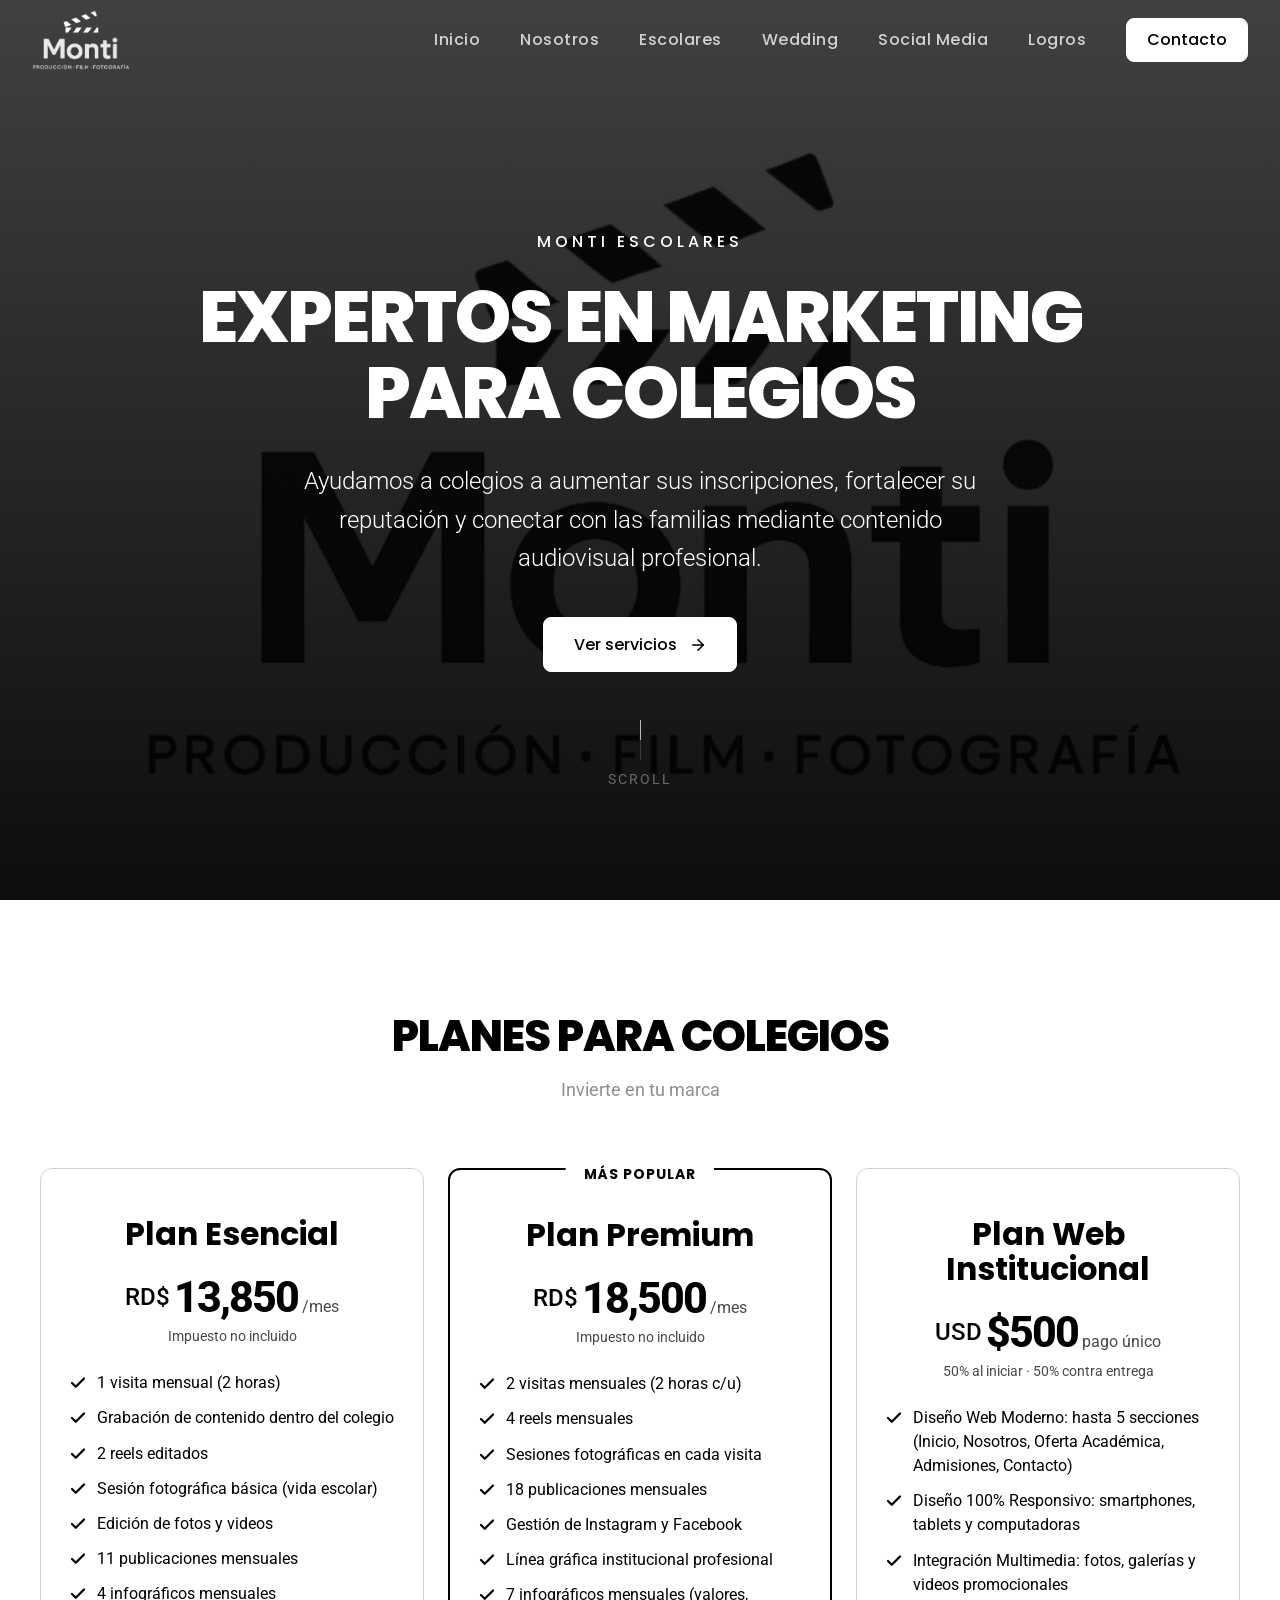
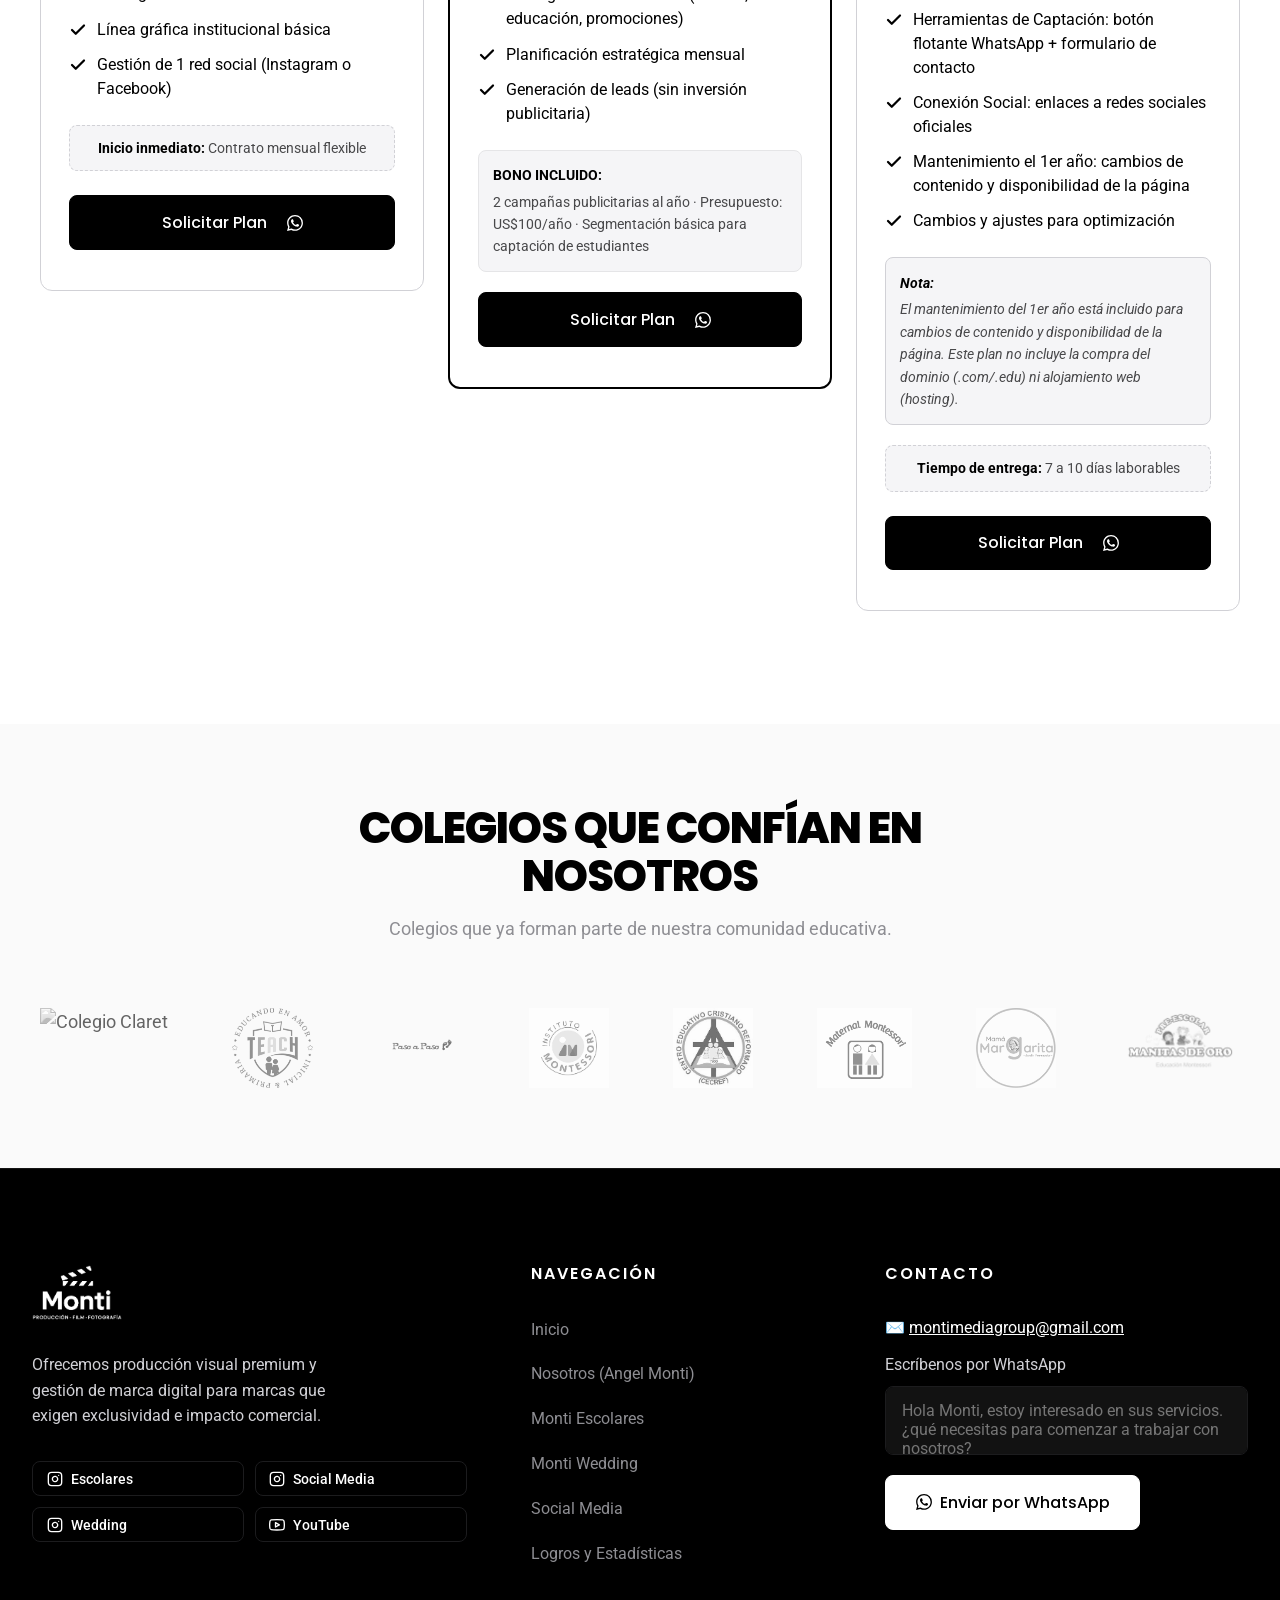
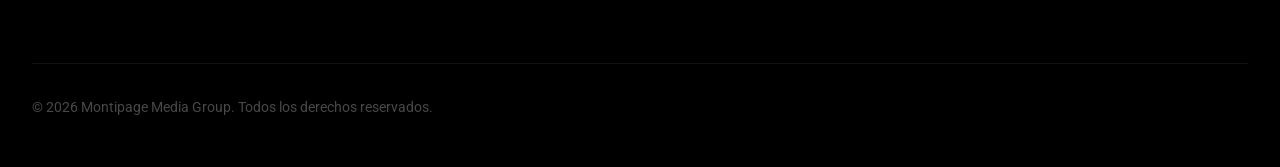
==== commit cbfed972: "Estandariza página Social Media: tagline Monti, sección Qué incluye, planes estilo escolar + plan we" ====
--- a/monti-escolares.html
+++ b/monti-escolares.html
@@ -19,9 +19,9 @@
     <link rel="stylesheet" href="css/base.css">
     <link rel="stylesheet" href="css/layout.css">
     <link rel="stylesheet" href="css/hero.css">
-    <link rel="stylesheet" href="css/components.css">
-    <link rel="stylesheet" href="css/pages/escolares.css">
-    <link rel="stylesheet" href="index.css?v=2">
+    <link rel="stylesheet" href="css/components.css?v=4">
+    <link rel="stylesheet" href="css/pages/escolares.css?v=3">
+    <link rel="stylesheet" href="index.css?v=4">
 </head>
 
 <body>
--- a/css/components.css
+++ b/css/components.css
@@ -472,7 +472,7 @@
 
 /* Wedding */
 .service-card-wedding::before {
-    background-image: url('../img/wedding/plan-recuerdo.jpg');
+    background-image: url('../img/wedding/card-wedding.jpeg');
     background-position: center 30%;
 }
 
@@ -746,4 +746,202 @@
     .feature-list {
         gap: 0.7rem;
     }
+}
+
+/* ==========================================================================
+   PLANS / PRICING CARDS (shared component)
+   ========================================================================== */
+
+.planes-grid {
+    display: grid;
+    grid-template-columns: 1fr 1fr 1fr;
+    gap: 1.5rem;
+    align-items: start;
+    max-width: 1200px;
+    margin: 0 auto;
+}
+
+.plan-card {
+    background-color: var(--color-light);
+    border: 1px solid var(--color-gray-300);
+    border-radius: var(--border-radius);
+    padding: 2.5rem 1.75rem;
+    position: relative;
+    display: flex;
+    flex-direction: column;
+    transition: var(--transition-smooth);
+}
+
+.plan-card:hover {
+    transform: translateY(-6px);
+    border-color: var(--color-gray-500);
+    box-shadow: 0 20px 40px rgba(0, 0, 0, 0.06);
+}
+
+.plan-card-featured {
+    border-color: var(--color-black);
+    border-width: 2px;
+    background-color: var(--color-light);
+}
+
+.plan-badge {
+    position: absolute;
+    top: -12px;
+    left: 50%;
+    transform: translateX(-50%);
+    background-color: var(--color-light);
+    color: var(--color-black);
+    font-family: var(--font-heading);
+    font-size: var(--fs-xs);
+    font-weight: 700;
+    padding: 0.3rem 1.2rem;
+    border-radius: 50px;
+    letter-spacing: 1px;
+    text-transform: uppercase;
+    white-space: nowrap;
+}
+
+.plan-name {
+    font-family: var(--font-heading);
+    font-size: var(--fs-lg);
+    font-weight: 700;
+    color: var(--color-black);
+    margin-bottom: 1.5rem;
+    margin-top: 0.5rem;
+    text-align: center;
+}
+
+.plan-price {
+    text-align: center;
+    margin-bottom: 0.25rem;
+    color: var(--color-black);
+}
+
+.plan-currency {
+    font-size: var(--fs-md);
+    font-weight: 500;
+    vertical-align: super;
+}
+
+.plan-amount {
+    font-size: var(--fs-xl);
+    font-weight: 800;
+    letter-spacing: -2px;
+    line-height: 1;
+}
+
+.plan-period {
+    font-size: var(--fs-sm);
+    color: var(--color-gray-700);
+    font-weight: 400;
+}
+
+.plan-tax {
+    text-align: center;
+    font-size: var(--fs-xs);
+    color: var(--color-gray-700);
+    margin-bottom: 1.5rem;
+}
+
+/* Plan subtitle (optional description below the price) */
+.plan-subtitle {
+    text-align: center;
+    font-size: var(--fs-sm);
+    color: var(--color-gray-700);
+    font-style: italic;
+    margin-bottom: 1.5rem;
+    line-height: 1.5;
+    padding: 0 0.5rem;
+}
+
+.plan-features {
+    list-style: none;
+    padding: 0;
+    margin: 0 0 1.5rem;
+    display: flex;
+    flex-direction: column;
+    gap: 0.7rem;
+    flex: 1;
+}
+
+.plan-features li {
+    display: flex;
+    align-items: flex-start;
+    gap: 0.6rem;
+    font-size: var(--fs-sm);
+    color: var(--color-black);
+    line-height: 1.5;
+}
+
+.plan-features li::before {
+    content: '';
+    flex-shrink: 0;
+    width: 18px;
+    height: 18px;
+    margin-top: 3px;
+    background-color: var(--color-black);
+    mask: url("data:image/svg+xml,%3Csvg xmlns='http://www.w3.org/2000/svg' viewBox='0 0 24 24' fill='none' stroke='currentColor' stroke-width='3' stroke-linecap='round' stroke-linejoin='round'%3E%3Cpolyline points='20 6 9 17 4 12'%3E%3C/polyline%3E%3C/svg%3E") no-repeat center;
+    mask-size: contain;
+    -webkit-mask: url("data:image/svg+xml,%3Csvg xmlns='http://www.w3.org/2000/svg' viewBox='0 0 24 24' fill='none' stroke='currentColor' stroke-width='3' stroke-linecap='round' stroke-linejoin='round'%3E%3Cpolyline points='20 6 9 17 4 12'%3E%3C/polyline%3E%3C/svg%3E") no-repeat center;
+    -webkit-mask-size: contain;
+}
+
+.plan-bonus {
+    background-color: var(--color-gray-100);
+    border: 1px solid var(--color-gray-200);
+    border-radius: var(--border-radius-sm);
+    padding: 0.85rem;
+    margin-bottom: 1.25rem;
+    font-size: var(--fs-xs);
+    color: var(--color-gray-700);
+    line-height: 1.6;
+}
+
+.plan-bonus strong {
+    color: var(--color-black);
+    display: block;
+    margin-bottom: 0.25rem;
+}
+
+.plan-bonus-note {
+    border-color: var(--color-gray-300);
+    font-style: italic;
+}
+
+.plan-delivery {
+    background-color: var(--color-gray-100);
+    border: 1px dashed var(--color-gray-300);
+    border-radius: var(--border-radius-sm);
+    padding: 0.7rem 1rem;
+    text-align: center;
+    font-size: var(--fs-xs);
+    color: var(--color-gray-700);
+    margin-bottom: 1.5rem;
+}
+
+.plan-delivery strong {
+    color: var(--color-black);
+}
+
+.plan-cta {
+    text-align: center;
+    display: flex;
+    align-items: center;
+    justify-content: center;
+    width: 100%;
+    gap: 0.5rem;
+}
+
+/* Responsive: 3 cols -> 1 col */
+@media (max-width: 1024px) {
+    .planes-grid {
+        grid-template-columns: 1fr;
+        max-width: 550px;
+    }
+}
+
+@media (max-width: 768px) {
+    .plan-card {
+        padding: 2rem 1.25rem;
+    }
 }
--- a/css/pages/escolares.css
+++ b/css/pages/escolares.css
@@ -1,190 +1,3 @@
-/* ==========================================================================
-   PLANS / PRICING CARDS (Escolares page)
-   ========================================================================== */
-
-.planes-grid {
-    display: grid;
-    grid-template-columns: 1fr 1fr 1fr;
-    gap: 1.5rem;
-    align-items: start;
-    max-width: 1200px;
-    margin: 0 auto;
-}
-
-.plan-card {
-    background-color: var(--color-light);
-    border: 1px solid var(--color-gray-300);
-    border-radius: var(--border-radius);
-    padding: 2.5rem 1.75rem;
-    position: relative;
-    display: flex;
-    flex-direction: column;
-    transition: var(--transition-smooth);
-}
-
-.plan-card:hover {
-    transform: translateY(-6px);
-    border-color: var(--color-gray-500);
-    box-shadow: 0 20px 40px rgba(0, 0, 0, 0.06);
-}
-
-.plan-card-featured {
-    border-color: var(--color-black);
-    border-width: 2px;
-    background-color: var(--color-light);
-}
-
-.plan-badge {
-    position: absolute;
-    top: -12px;
-    left: 50%;
-    transform: translateX(-50%);
-    background-color: var(--color-light);
-    color: var(--color-black);
-    font-family: var(--font-heading);
-    font-size: var(--fs-xs);
-    font-weight: 700;
-    padding: 0.3rem 1.2rem;
-    border-radius: 50px;
-    letter-spacing: 1px;
-    text-transform: uppercase;
-    white-space: nowrap;
-}
-
-.plan-name {
-    font-family: var(--font-heading);
-    font-size: var(--fs-lg);
-    font-weight: 700;
-    color: var(--color-black);
-    margin-bottom: 1.5rem;
-    margin-top: 0.5rem;
-    text-align: center;
-}
-
-.plan-price {
-    text-align: center;
-    margin-bottom: 0.25rem;
-    color: var(--color-black);
-}
-
-.plan-currency {
-    font-size: var(--fs-md);
-    font-weight: 500;
-    vertical-align: super;
-}
-
-.plan-amount {
-    font-size: var(--fs-xl);
-    font-weight: 800;
-    letter-spacing: -2px;
-    line-height: 1;
-}
-
-.plan-period {
-    font-size: var(--fs-sm);
-    color: var(--color-gray-700);
-    font-weight: 400;
-}
-
-.plan-tax {
-    text-align: center;
-    font-size: var(--fs-xs);
-    color: var(--color-gray-700);
-    margin-bottom: 1.5rem;
-}
-
-.plan-features {
-    list-style: none;
-    padding: 0;
-    margin: 0 0 1.5rem;
-    display: flex;
-    flex-direction: column;
-    gap: 0.7rem;
-    flex: 1;
-}
-
-.plan-features li {
-    display: flex;
-    align-items: flex-start;
-    gap: 0.6rem;
-    font-size: var(--fs-sm);
-    color: var(--color-black);
-    line-height: 1.5;
-}
-
-.plan-features li::before {
-    content: '';
-    flex-shrink: 0;
-    width: 18px;
-    height: 18px;
-    margin-top: 3px;
-    background-color: var(--color-black);
-    mask: url("data:image/svg+xml,%3Csvg xmlns='http://www.w3.org/2000/svg' viewBox='0 0 24 24' fill='none' stroke='currentColor' stroke-width='3' stroke-linecap='round' stroke-linejoin='round'%3E%3Cpolyline points='20 6 9 17 4 12'%3E%3C/polyline%3E%3C/svg%3E") no-repeat center;
-    mask-size: contain;
-    -webkit-mask: url("data:image/svg+xml,%3Csvg xmlns='http://www.w3.org/2000/svg' viewBox='0 0 24 24' fill='none' stroke='currentColor' stroke-width='3' stroke-linecap='round' stroke-linejoin='round'%3E%3Cpolyline points='20 6 9 17 4 12'%3E%3C/polyline%3E%3C/svg%3E") no-repeat center;
-    -webkit-mask-size: contain;
-}
-
-.plan-bonus {
-    background-color: var(--color-gray-100);
-    border: 1px solid var(--color-gray-200);
-    border-radius: var(--border-radius-sm);
-    padding: 0.85rem;
-    margin-bottom: 1.25rem;
-    font-size: var(--fs-xs);
-    color: var(--color-gray-700);
-    line-height: 1.6;
-}
-
-.plan-bonus strong {
-    color: var(--color-black);
-    display: block;
-    margin-bottom: 0.25rem;
-}
-
-.plan-bonus-note {
-    border-color: var(--color-gray-300);
-    font-style: italic;
-}
-
-.plan-delivery {
-    background-color: var(--color-gray-100);
-    border: 1px dashed var(--color-gray-300);
-    border-radius: var(--border-radius-sm);
-    padding: 0.7rem 1rem;
-    text-align: center;
-    font-size: var(--fs-xs);
-    color: var(--color-gray-700);
-    margin-bottom: 1.5rem;
-}
-
-.plan-delivery strong {
-    color: var(--color-black);
-}
-
-.plan-cta {
-    text-align: center;
-    display: flex;
-    align-items: center;
-    justify-content: center;
-    width: 100%;
-    gap: 0.5rem;
-}
-
-/* Responsive: 3 cols -> 1 col */
-@media (max-width: 1024px) {
-    .planes-grid {
-        grid-template-columns: 1fr;
-        max-width: 550px;
-    }
-}
-
-@media (max-width: 768px) {
-    .plan-card {
-        padding: 2rem 1.25rem;
-    }
-}
-
 /* ==========================================================================
    LOGOS CAROUSEL (Escolares page)
    ========================================================================== */
--- a/index.css
+++ b/index.css
@@ -422,7 +422,7 @@
   }
 }
 
-/* Carrusel CSS-only cross-fade (imágenes 2-17, la 1 está como fondo del hero) */
+/* Carrusel CSS-only cross-fade (imágenes 2-14, la 1 está como fondo del hero) */
 .hero-carousel-bg {
   position: absolute;
   top: 0;
@@ -432,8 +432,24 @@
   background-size: cover;
   background-position: center 30%;
   opacity: 0;
-  animation: heroFade 45s ease-in-out infinite;
+  animation: heroFade 39s ease-in-out infinite;
   z-index: 1;
+}
+
+/* Blanco y negro solo para el hero del inicio */
+.hero-bw .hero-carousel-bg {
+  filter: grayscale(100%);
+}
+
+.hero-bw::after {
+  content: '';
+  position: absolute;
+  inset: 0;
+  background: inherit;
+  background-size: cover;
+  background-position: center 30%;
+  filter: grayscale(100%);
+  z-index: 0;
 }
 
 .hero-overlay {
@@ -568,7 +584,7 @@
   }
 }
 
-/* Reglas de animation-delay (15 imágenes, 45s total) */
+/* Reglas de animation-delay (13 imágenes, 39s total) */
 .hero-carousel-bg:nth-child(1) {
   animation-delay: 0s;
 }
@@ -621,27 +637,20 @@
   animation-delay: 36s;
 }
 
-.hero-carousel-bg:nth-child(14) {
-  animation-delay: 39s;
-}
-
-.hero-carousel-bg:nth-child(15) {
-  animation-delay: 42s;
-}
-
+/* 13 slides across 39s → each slide visible ~7.7% of total (3s/39s) */
 @keyframes heroFade {
 
   0%,
-  1.6% {
+  1.8% {
     opacity: 0;
   }
 
-  2.6%,
-  4.7% {
+  3%,
+  5.4% {
     opacity: 1;
   }
 
-  6.6%,
+  7.7%,
   100% {
     opacity: 0;
   }
@@ -1059,7 +1068,7 @@
 
 /* Wedding */
 .service-card-wedding::before {
-  background-image: url('img/wedding/plan-recuerdo.jpg');
+  background-image: url('img/wedding/card-wedding.jpeg');
   background-position: center 30%;
 }
 
@@ -1509,192 +1518,6 @@
    Kept for reference in case of future use.
    ========================================================================== */
 
-/* ==========================================================================
-   PLANS / PRICING CARDS (Escolares page)
-   ========================================================================== */
-
-.planes-grid {
-  display: grid;
-  grid-template-columns: 1fr 1fr 1fr;
-  gap: 1.5rem;
-  align-items: start;
-  max-width: 1200px;
-  margin: 0 auto;
-}
-
-.plan-card {
-  background-color: var(--color-light);
-  border: 1px solid var(--color-gray-300);
-  border-radius: var(--border-radius);
-  padding: 2.5rem 1.75rem;
-  position: relative;
-  display: flex;
-  flex-direction: column;
-  transition: var(--transition-smooth);
-}
-
-.plan-card:hover {
-  transform: translateY(-6px);
-  border-color: var(--color-gray-500);
-  box-shadow: 0 20px 40px rgba(0, 0, 0, 0.06);
-}
-
-.plan-card-featured {
-  border-color: var(--color-black);
-  border-width: 2px;
-  background-color: var(--color-light);
-}
-
-.plan-badge {
-  position: absolute;
-  top: -12px;
-  left: 50%;
-  transform: translateX(-50%);
-  background-color: var(--color-light);
-  color: var(--color-black);
-  font-family: var(--font-heading);
-  font-size: var(--fs-xs);
-  font-weight: 700;
-  padding: 0.3rem 1.2rem;
-  border-radius: 50px;
-  letter-spacing: 1px;
-  text-transform: uppercase;
-  white-space: nowrap;
-}
-
-.plan-name {
-  font-family: var(--font-heading);
-  font-size: var(--fs-lg);
-  font-weight: 700;
-  color: var(--color-black);
-  margin-bottom: 1.5rem;
-  margin-top: 0.5rem;
-  text-align: center;
-}
-
-.plan-price {
-  text-align: center;
-  margin-bottom: 0.25rem;
-  color: var(--color-black);
-}
-
-.plan-currency {
-  font-size: var(--fs-md);
-  font-weight: 500;
-  vertical-align: super;
-}
-
-.plan-amount {
-  font-size: var(--fs-xl);
-  font-weight: 800;
-  letter-spacing: -2px;
-  line-height: 1;
-}
-
-.plan-period {
-  font-size: var(--fs-sm);
-  color: var(--color-gray-700);
-  font-weight: 400;
-}
-
-.plan-tax {
-  text-align: center;
-  font-size: var(--fs-xs);
-  color: var(--color-gray-700);
-  margin-bottom: 1.5rem;
-}
-
-.plan-features {
-  list-style: none;
-  padding: 0;
-  margin: 0 0 1.5rem;
-  display: flex;
-  flex-direction: column;
-  gap: 0.7rem;
-  flex: 1;
-}
-
-.plan-features li {
-  display: flex;
-  align-items: flex-start;
-  gap: 0.6rem;
-  font-size: var(--fs-sm);
-  color: var(--color-black);
-  line-height: 1.5;
-}
-
-.plan-features li::before {
-  content: '';
-  flex-shrink: 0;
-  width: 18px;
-  height: 18px;
-  margin-top: 3px;
-  background-color: var(--color-black);
-  mask: url("data:image/svg+xml,%3Csvg xmlns='http://www.w3.org/2000/svg' viewBox='0 0 24 24' fill='none' stroke='currentColor' stroke-width='3' stroke-linecap='round' stroke-linejoin='round'%3E%3Cpolyline points='20 6 9 17 4 12'%3E%3C/polyline%3E%3C/svg%3E") no-repeat center;
-  mask-size: contain;
-  -webkit-mask: url("data:image/svg+xml,%3Csvg xmlns='http://www.w3.org/2000/svg' viewBox='0 0 24 24' fill='none' stroke='currentColor' stroke-width='3' stroke-linecap='round' stroke-linejoin='round'%3E%3Cpolyline points='20 6 9 17 4 12'%3E%3C/polyline%3E%3C/svg%3E") no-repeat center;
-  -webkit-mask-size: contain;
-}
-
-.plan-bonus {
-  background-color: var(--color-gray-100);
-  border: 1px solid var(--color-gray-200);
-  border-radius: var(--border-radius-sm);
-  padding: 0.85rem;
-  margin-bottom: 1.25rem;
-  font-size: var(--fs-xs);
-  color: var(--color-gray-700);
-  line-height: 1.6;
-}
-
-.plan-bonus strong {
-  color: var(--color-black);
-  display: block;
-  margin-bottom: 0.25rem;
-}
-
-.plan-bonus-note {
-  border-color: var(--color-gray-300);
-  font-style: italic;
-}
-
-.plan-delivery {
-  background-color: var(--color-gray-100);
-  border: 1px dashed var(--color-gray-300);
-  border-radius: var(--border-radius-sm);
-  padding: 0.7rem 1rem;
-  text-align: center;
-  font-size: var(--fs-xs);
-  color: var(--color-gray-700);
-  margin-bottom: 1.5rem;
-}
-
-.plan-delivery strong {
-  color: var(--color-black);
-}
-
-.plan-cta {
-  text-align: center;
-  display: flex;
-  align-items: center;
-  justify-content: center;
-  width: 100%;
-  gap: 0.5rem;
-}
-
-/* Responsive: 3 cols -> 1 col */
-@media (max-width: 1024px) {
-  .planes-grid {
-    grid-template-columns: 1fr;
-    max-width: 550px;
-  }
-}
-
-@media (max-width: 768px) {
-  .plan-card {
-    padding: 2rem 1.25rem;
-  }
-}
 
 /* ==========================================================================
    LOGOS CAROUSEL (Escolares page)
